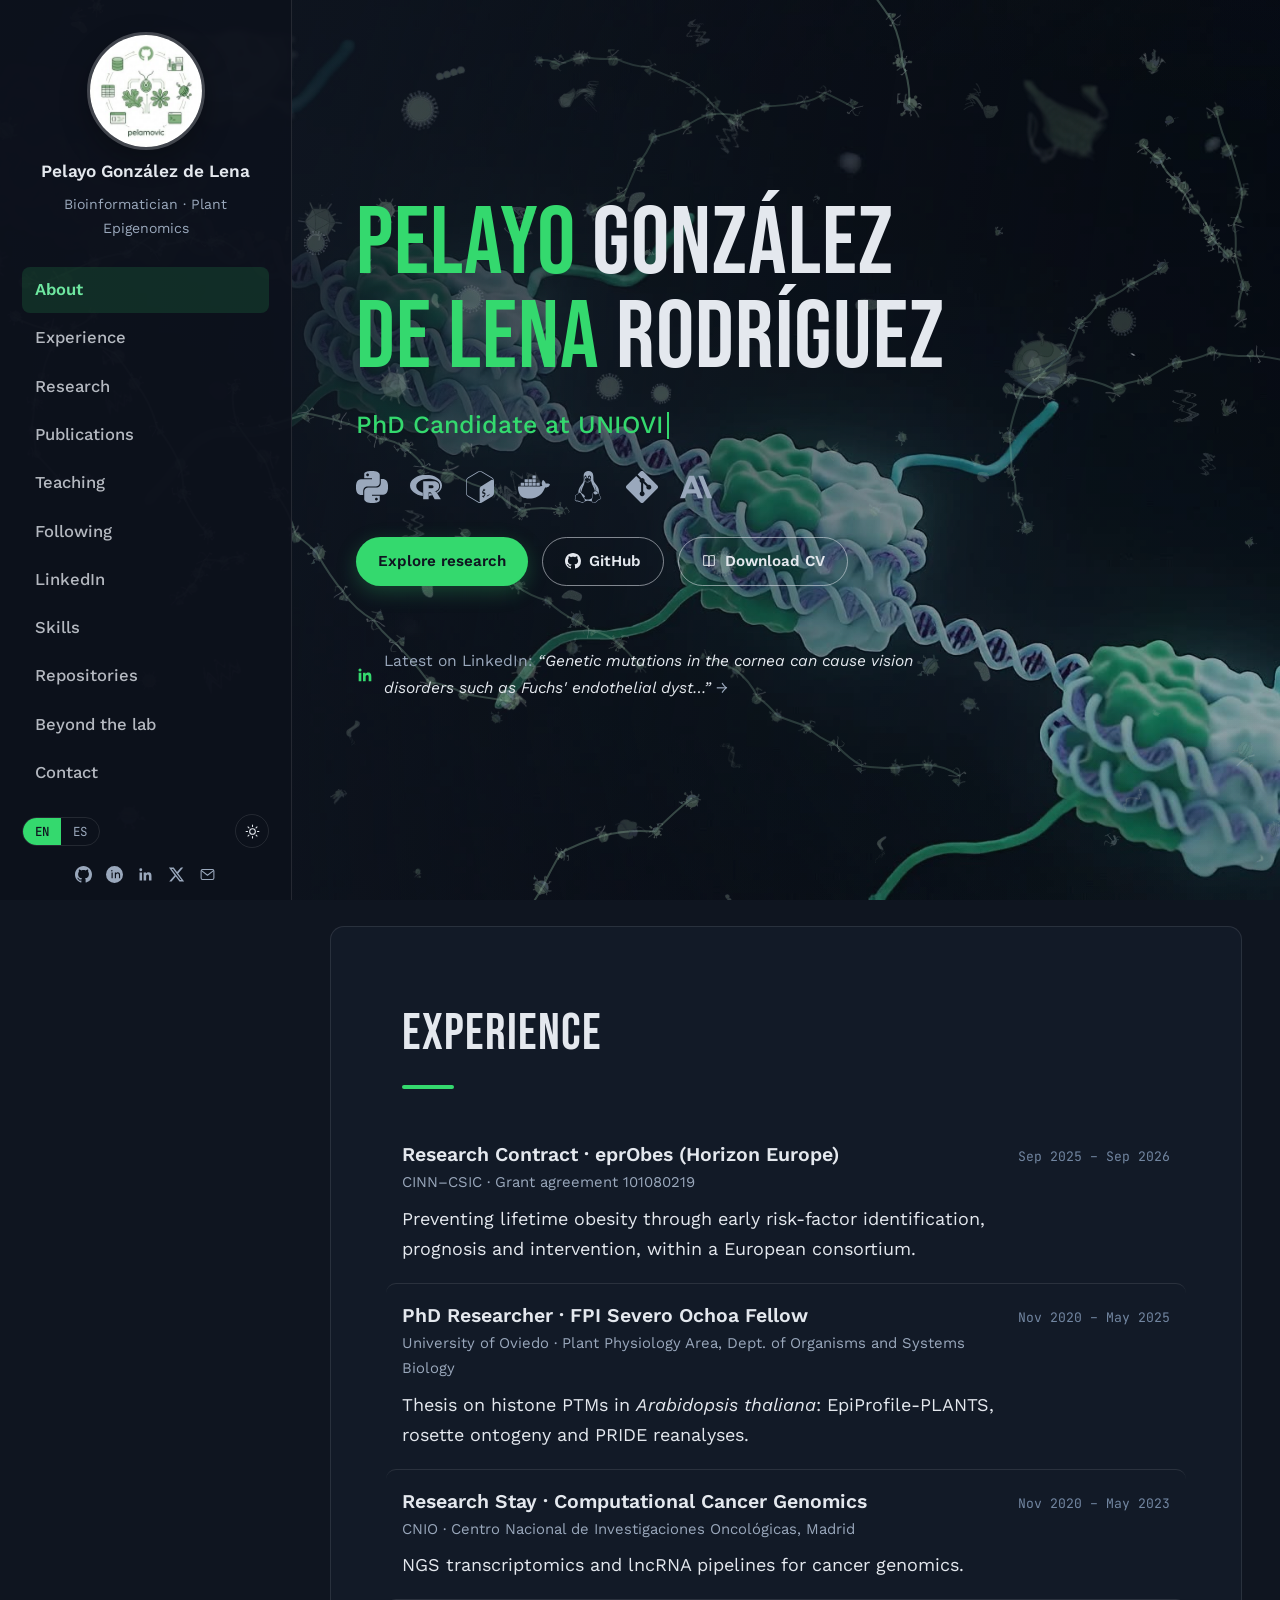
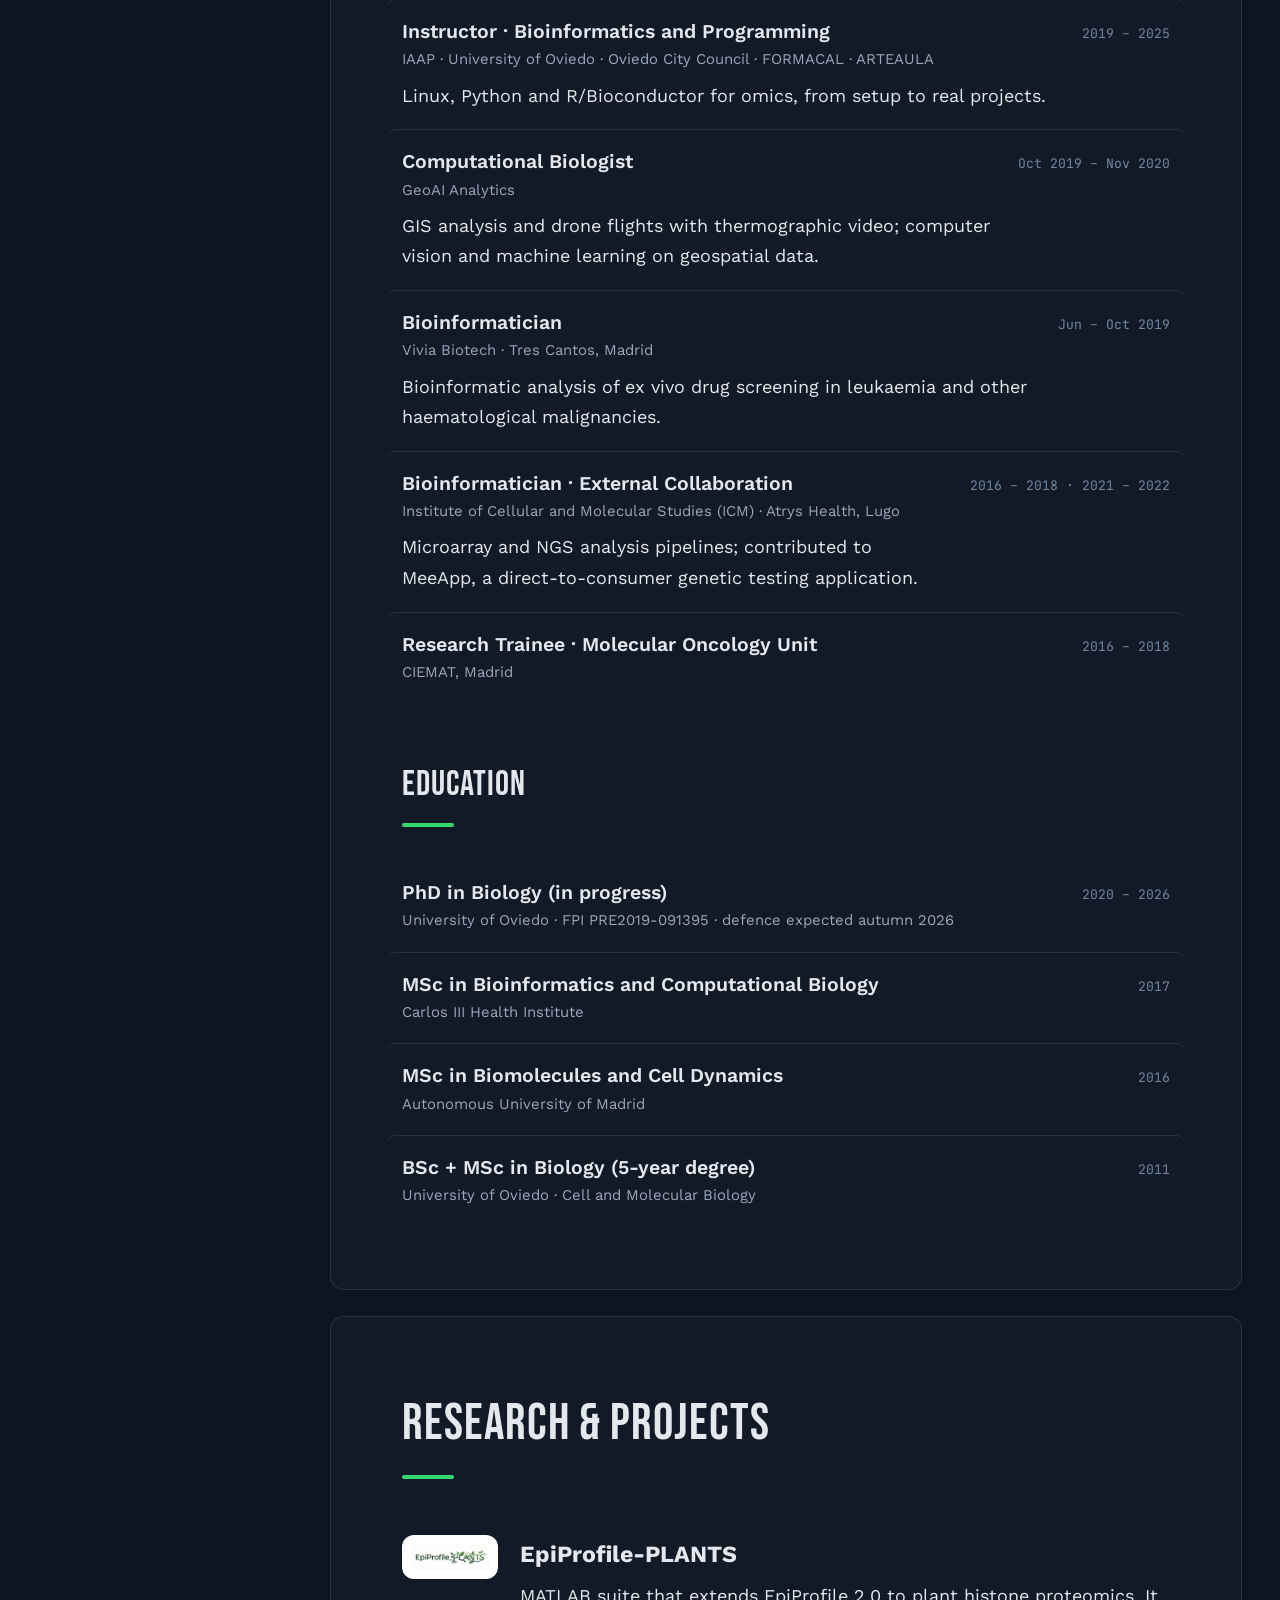
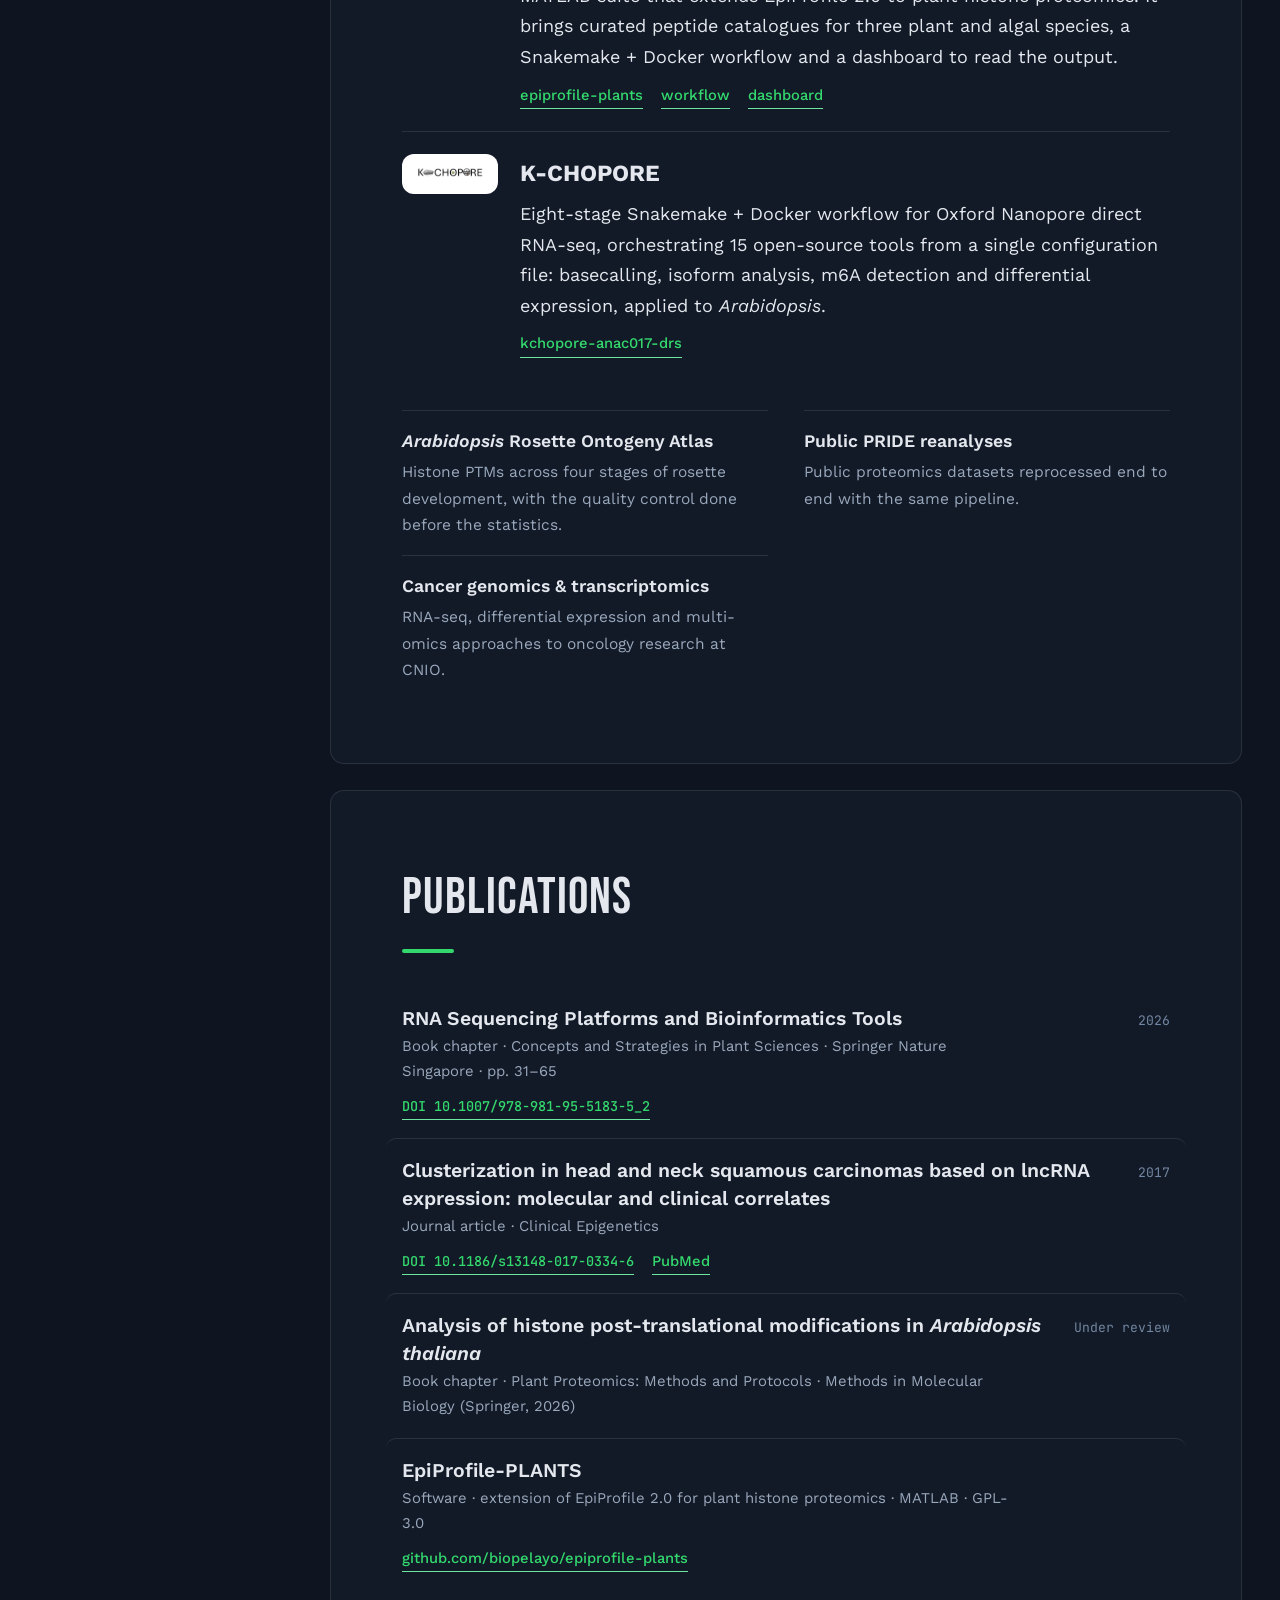
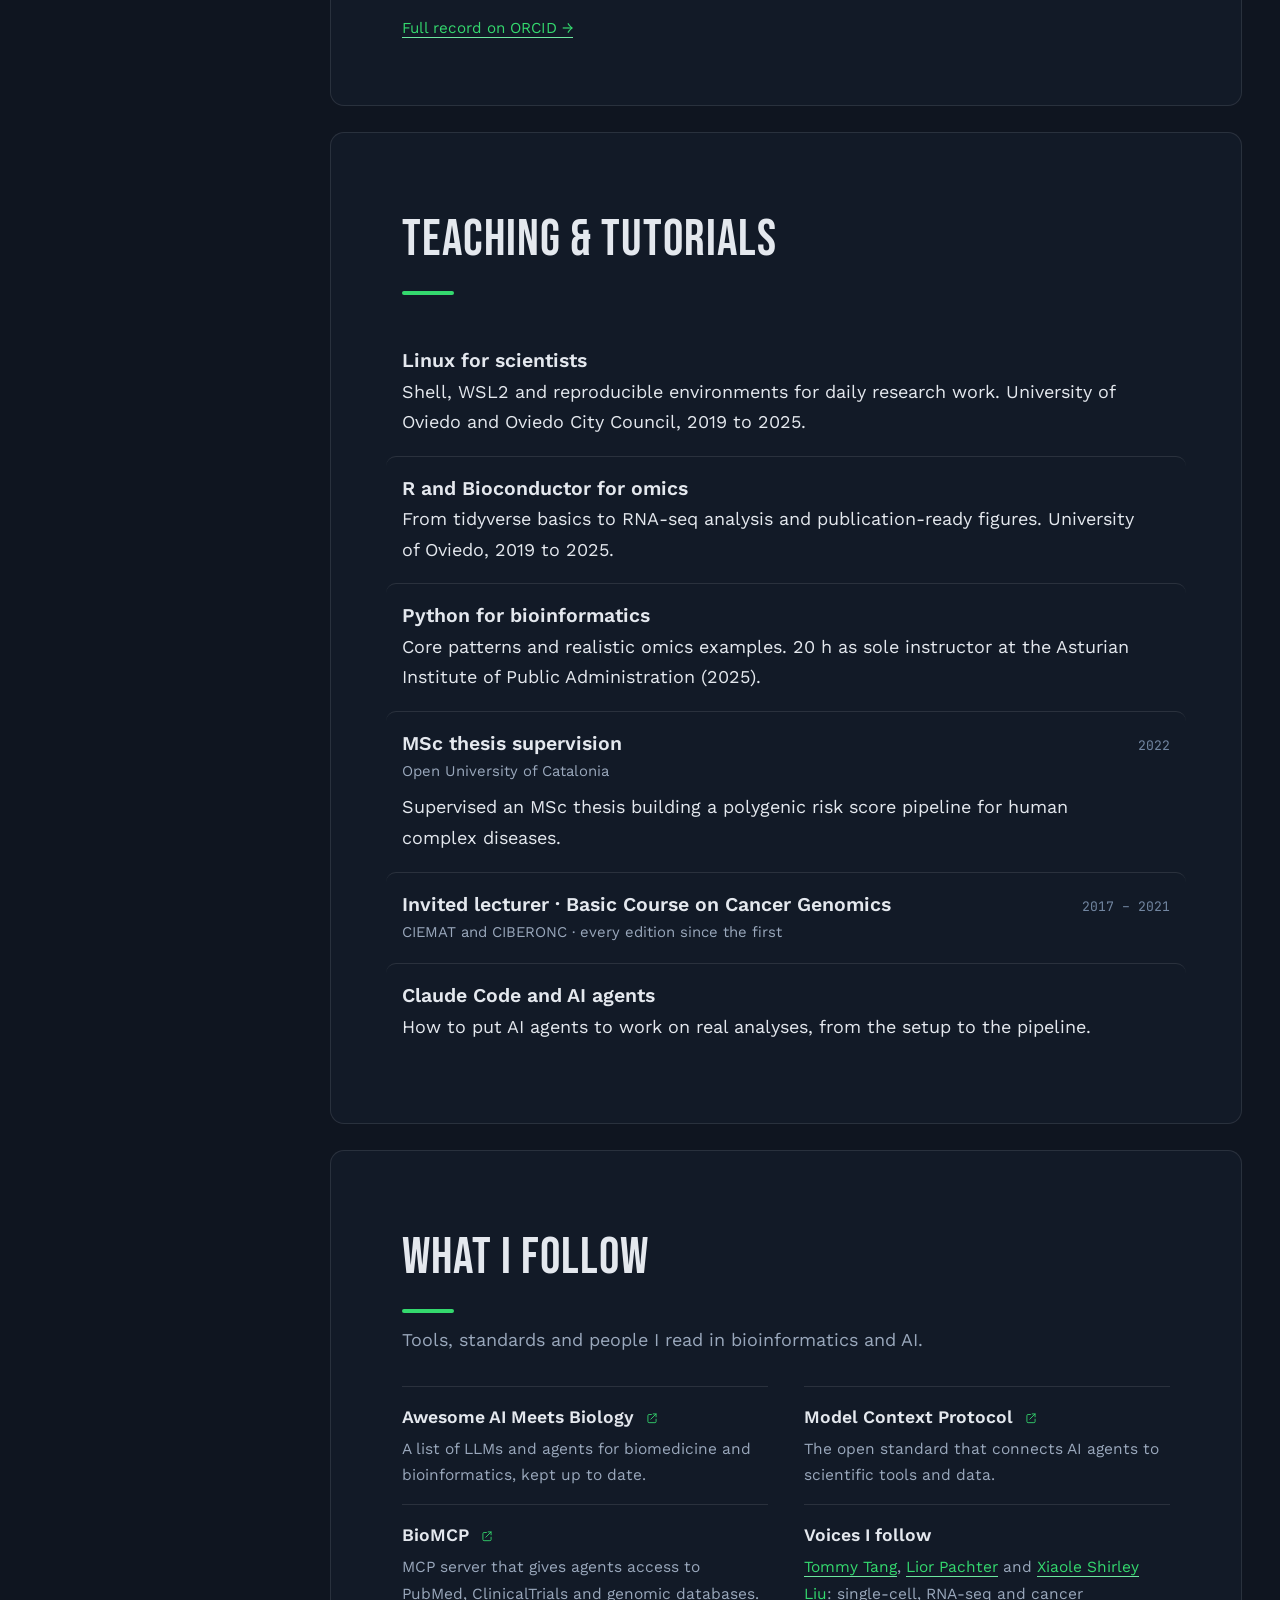
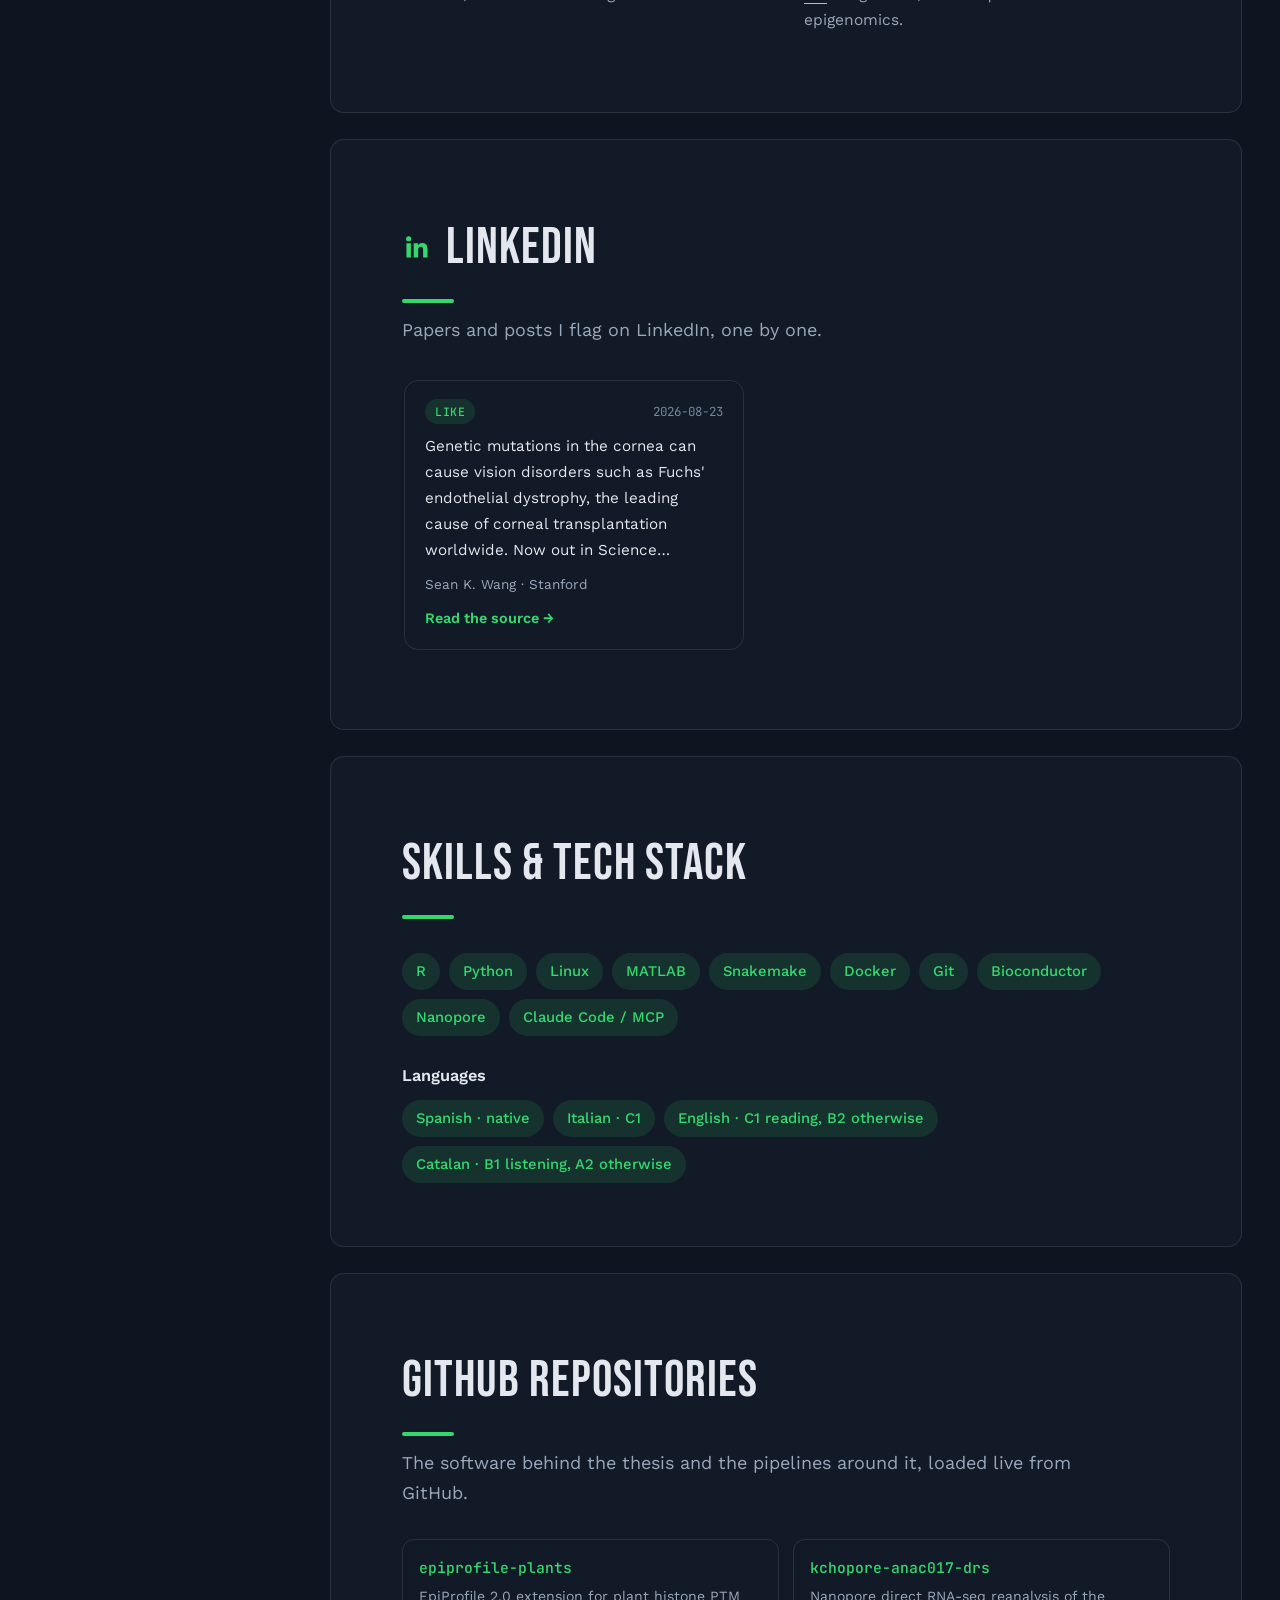
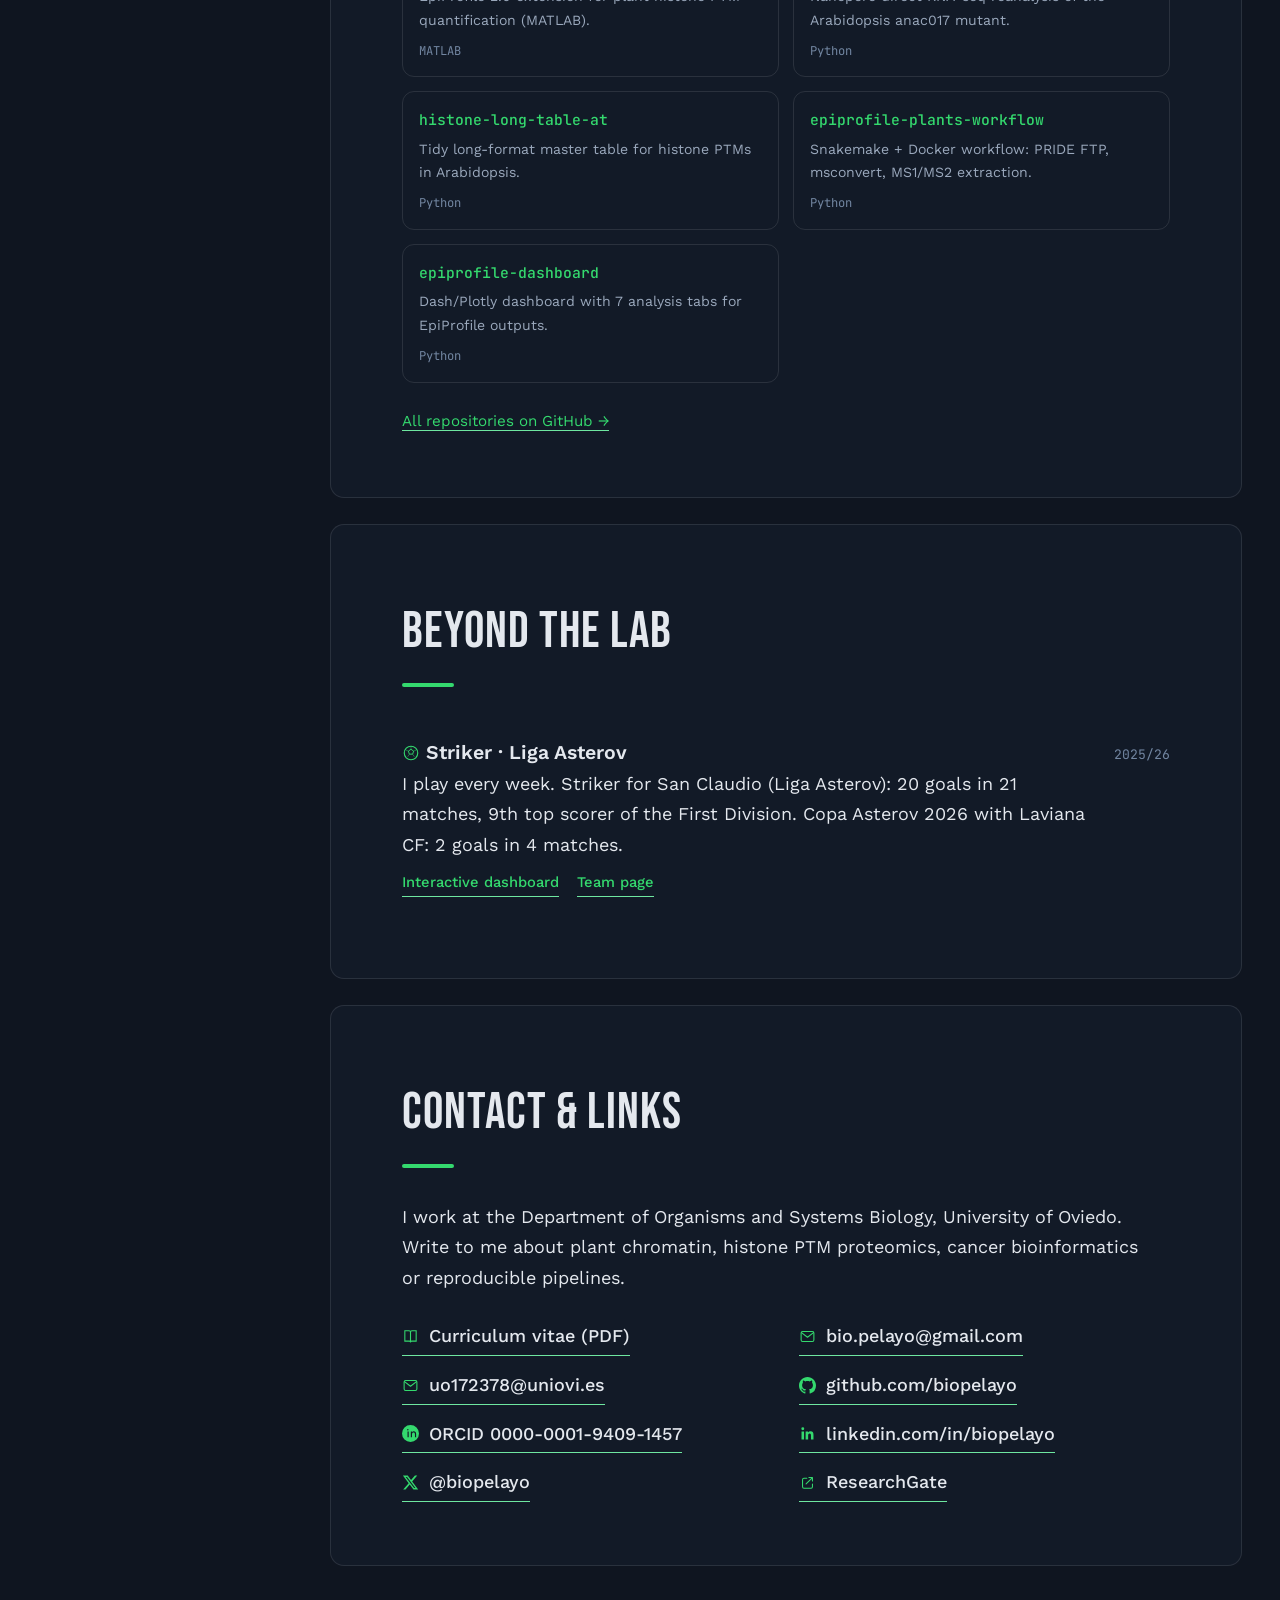
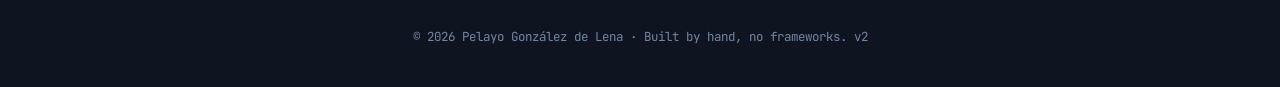
==== index.html @ dc98fb5d "Fondo: bucle de cromatina en HD bajo las piezas interactivas Un bucle de siete segundos de una fibra" ====
<!DOCTYPE html>
<html lang="en" data-theme="dark">
<head>
  <meta charset="UTF-8" />
  <title>Pelayo González de Lena – Computational Biology, Plant Epigenomics & Histone Proteomics</title>
  <meta name="viewport" content="width=device-width, initial-scale=1" />
  <meta name="author" content="Pelayo González de Lena" />
  <meta
    name="description"
    content="Personal website of Pelayo González de Lena (biopelayo). Plant epigenomics, quantitative histone PTM proteomics, cancer bioinformatics, RNA-seq, and reproducible workflows."
  />
  <link rel="canonical" href="https://biopelayo.github.io/" />
  <meta name="theme-color" content="#0f1520" media="(prefers-color-scheme: dark)" />
  <meta name="theme-color" content="#2D6A4F" media="(prefers-color-scheme: light)" />
  <meta name="google-site-verification" content="dcs9Nmtgi27pmAUFXShbBetQhhrXW3NnDe37JS5B_H0" />

  <!-- OpenGraph / Twitter -->
  <meta property="og:type" content="website" />
  <meta property="og:title" content="Pelayo González de Lena – Computational Biology & Plant Epigenomics" />
  <meta property="og:description" content="Plant epigenomics, cancer bioinformatics, histone PTM proteomics, and reproducible pipelines." />
  <meta property="og:url" content="https://biopelayo.github.io/" />
  <meta name="twitter:card" content="summary_large_image" />
  <meta property="og:image" content="https://biopelayo.github.io/img/og-preview.png" />
  <meta property="og:image:width" content="1200" />
  <meta property="og:image:height" content="630" />
  <meta name="twitter:image" content="https://biopelayo.github.io/img/og-preview.png" />

  <!-- Favicons -->
  <link rel="icon" href="/favicon.ico" sizes="48x48" />
  <link rel="icon" type="image/png" sizes="32x32" href="img/favicon-32.png" />
  <link rel="icon" type="image/png" sizes="16x16" href="img/favicon-16.png" />
  <link rel="apple-touch-icon" href="img/apple-touch-icon.png" />

  <!-- JSON-LD Structured Data -->
  <script type="application/ld+json">
  {
    "@context": "https://schema.org",
    "@type": "Person",
    "name": "Pelayo González de Lena Rodríguez",
    "alternateName": "Pelamovic",
    "url": "https://biopelayo.github.io",
    "image": "https://biopelayo.github.io/img/og-preview.png",
    "jobTitle": "PhD Candidate in Computational Biology",
    "worksFor": {
      "@type": "Organization",
      "name": "University of Oviedo",
      "department": "Department of Organisms and Systems Biology"
    },
    "alumniOf": {
      "@type": "Organization",
      "name": "University of Oviedo"
    },
    "email": "mailto:bio.pelayo@gmail.com",
    "identifier": {
      "@type": "PropertyValue",
      "propertyID": "ORCID",
      "value": "https://orcid.org/0000-0001-9409-1457"
    },
    "knowsLanguage": [
      { "@type": "Language", "name": "Spanish", "alternateName": "es" },
      { "@type": "Language", "name": "English", "alternateName": "en" },
      { "@type": "Language", "name": "Italian", "alternateName": "it" }
    ],
    "knowsAbout": ["Plant Epigenomics", "Histone PTM Proteomics", "Cancer Bioinformatics", "LC-MS/MS", "Computational Biology", "Reproducible Pipelines", "AI Agents", "MCP"],
    "sameAs": [
      "https://github.com/biopelayo",
      "https://orcid.org/0000-0001-9409-1457",
      "https://www.linkedin.com/in/biopelayo/",
      "https://twitter.com/biopelayo",
      "https://www.researchgate.net/profile/Pelayo-Gonzalez-de-Lena"
    ]
  }
  </script>

  <!-- Theme + language before first paint -->
  <script>
    (function () {
      try {
        var t = localStorage.getItem('pela-theme');
        if (t === 'light' || t === 'dark') document.documentElement.setAttribute('data-theme', t);
        var l = localStorage.getItem('pela-lang');
        if (l === 'es') document.documentElement.setAttribute('lang', 'es');
      } catch (e) {}
    })();
  </script>

  <!-- Google Fonts -->
  <link rel="preconnect" href="https://fonts.googleapis.com" />
  <link rel="preconnect" href="https://fonts.gstatic.com" crossorigin />
  <link href="https://fonts.googleapis.com/css2?family=Bebas+Neue&family=Work+Sans:wght@400;500;600;700&family=JetBrains+Mono:wght@400;500&display=swap" rel="stylesheet" />

  <link rel="stylesheet" href="css/styles.css" />
</head>

<body>
  <!--
  THESIS: a scientist's CV you can scan in one minute, opened by the one thing no other
  CV has: his chromatin, alive. Refuses the v1 twelve-section scroll wall and its five
  competing neons.
  OWN-WORLD: deep-space blue ground (#0f1520); nucleosome canvas (H2A green, H2B cyan,
  H3 blue, H4 pink); ONE dominant green accent; Bebas Neue display over Work Sans;
  JetBrains Mono strictly for data. Light theme: white ground, Botanical Green #2D6A4F,
  canvas caged inside the dark hero.
  STORY: the visitor recognizes a rigorous, reproducible-pipelines scientist; finds the
  flagship tools, the papers and the contact in seconds; leaves via GitHub, DOI or mail.
  FIRST VIEWPORT: fixed side nav with portrait; giant two-line Bebas name (white / green)
  over the live canvas; typing role line; monochrome stack-icon row (CV Swiss style:
  Python, R, Bash, Docker, Linux, Git, Claude); two actions (Explore research / GitHub).
  FORM: single-page CV after driessmit.github.io; owner-pinned direction (intake
  2026-08-23); no concept seed.
  FINISH: unreviewed and undocumented is unfinished; this build ends with the finish
  review, the verdict, DESIGN.md, and every shipping raster carrying its provenance.
  -->

  <!-- SVG icon sprite -->
  <svg xmlns="http://www.w3.org/2000/svg" style="display:none" aria-hidden="true">
    <symbol id="ico-nucleosome" viewBox="0 0 24 24">
      <circle cx="12" cy="12" r="5.5" fill="none" stroke="currentColor" stroke-width="1.5"/>
      <path d="M5 10 Q12 4 19 10" fill="none" stroke="currentColor" stroke-width="1" opacity="0.6"/>
      <path d="M5 14 Q12 20 19 14" fill="none" stroke="currentColor" stroke-width="1" opacity="0.6"/>
      <line x1="8" y1="7" x2="6" y2="3.5" stroke="currentColor" stroke-width="1" stroke-linecap="round"/>
      <line x1="16" y1="7" x2="18" y2="3.5" stroke="currentColor" stroke-width="1" stroke-linecap="round"/>
      <line x1="8" y1="17" x2="6" y2="20.5" stroke="currentColor" stroke-width="1" stroke-linecap="round"/>
      <line x1="16" y1="17" x2="18" y2="20.5" stroke="currentColor" stroke-width="1" stroke-linecap="round"/>
    </symbol>
    <symbol id="ico-flask" viewBox="0 0 24 24">
      <path d="M9 3h6v0M10 3v6.5L5 19a1 1 0 001 2h12a1 1 0 001-2L14 9.5V3" fill="none" stroke="currentColor" stroke-width="1.5" stroke-linejoin="round" stroke-linecap="round"/>
      <path d="M7.5 15h9" stroke="currentColor" stroke-width="1" opacity="0.4"/>
      <line x1="9" y1="3" x2="15" y2="3" stroke="currentColor" stroke-width="1.5" stroke-linecap="round"/>
    </symbol>
    <symbol id="ico-dna" viewBox="0 0 24 24">
      <path d="M8 2 C8 8 16 10 16 16 C16 20 12 22 12 22" fill="none" stroke="currentColor" stroke-width="1.5" stroke-linecap="round"/>
      <path d="M16 2 C16 8 8 10 8 16 C8 20 12 22 12 22" fill="none" stroke="currentColor" stroke-width="1.5" stroke-linecap="round"/>
      <line x1="9" y1="6" x2="15" y2="6" stroke="currentColor" stroke-width="1" opacity="0.5"/>
      <line x1="8.5" y1="10" x2="15.5" y2="10" stroke="currentColor" stroke-width="1" opacity="0.5"/>
      <line x1="9" y1="14" x2="15" y2="14" stroke="currentColor" stroke-width="1" opacity="0.5"/>
      <line x1="10" y1="18" x2="14" y2="18" stroke="currentColor" stroke-width="1" opacity="0.5"/>
    </symbol>
    <symbol id="ico-microscope" viewBox="0 0 24 24">
      <circle cx="14" cy="6" r="2.5" fill="none" stroke="currentColor" stroke-width="1.5"/>
      <line x1="14" y1="8.5" x2="14" y2="14" stroke="currentColor" stroke-width="1.5" stroke-linecap="round"/>
      <line x1="14" y1="14" x2="8" y2="19" stroke="currentColor" stroke-width="1.5" stroke-linecap="round"/>
      <line x1="6" y1="19" x2="18" y2="19" stroke="currentColor" stroke-width="2" stroke-linecap="round"/>
      <path d="M10 14h8" stroke="currentColor" stroke-width="1.5" stroke-linecap="round" opacity="0.6"/>
    </symbol>
    <symbol id="ico-terminal" viewBox="0 0 24 24">
      <rect x="3" y="4" width="18" height="16" rx="2" fill="none" stroke="currentColor" stroke-width="1.5"/>
      <polyline points="7,9 10,12 7,15" fill="none" stroke="currentColor" stroke-width="1.5" stroke-linecap="round" stroke-linejoin="round"/>
      <line x1="13" y1="15" x2="17" y2="15" stroke="currentColor" stroke-width="1.5" stroke-linecap="round"/>
    </symbol>
    <symbol id="ico-book" viewBox="0 0 24 24">
      <path d="M4 4h6a2 2 0 012 2v14a1.5 1.5 0 00-1.5-1.5H4V4z" fill="none" stroke="currentColor" stroke-width="1.5"/>
      <path d="M20 4h-6a2 2 0 00-2 2v14a1.5 1.5 0 011.5-1.5H20V4z" fill="none" stroke="currentColor" stroke-width="1.5"/>
    </symbol>
    <symbol id="ico-git" viewBox="0 0 24 24">
      <circle cx="6" cy="6" r="2.5" fill="none" stroke="currentColor" stroke-width="1.5"/>
      <circle cx="6" cy="18" r="2.5" fill="none" stroke="currentColor" stroke-width="1.5"/>
      <circle cx="18" cy="10" r="2.5" fill="none" stroke="currentColor" stroke-width="1.5"/>
      <path d="M6 8.5v7M6 12h7a3 3 0 003-3v0" fill="none" stroke="currentColor" stroke-width="1.5" stroke-linecap="round"/>
    </symbol>
    <symbol id="ico-code" viewBox="0 0 24 24">
      <polyline points="8,7 3,12 8,17" fill="none" stroke="currentColor" stroke-width="1.5" stroke-linecap="round" stroke-linejoin="round"/>
      <polyline points="16,7 21,12 16,17" fill="none" stroke="currentColor" stroke-width="1.5" stroke-linecap="round" stroke-linejoin="round"/>
      <line x1="13.5" y1="5" x2="10.5" y2="19" stroke="currentColor" stroke-width="1.5" stroke-linecap="round"/>
    </symbol>
    <symbol id="ico-grad" viewBox="0 0 24 24">
      <path d="M2 10l10-5 10 5-10 5z" fill="none" stroke="currentColor" stroke-width="1.5" stroke-linejoin="round"/>
      <path d="M6 12v5c0 2 3 4 6 4s6-2 6-4v-5" fill="none" stroke="currentColor" stroke-width="1.5"/>
      <line x1="22" y1="10" x2="22" y2="17" stroke="currentColor" stroke-width="1.5" stroke-linecap="round"/>
    </symbol>
    <symbol id="ico-soccer" viewBox="0 0 24 24">
      <circle cx="12" cy="12" r="9" fill="none" stroke="currentColor" stroke-width="1.5"/>
      <path d="M12 7l3.5 2.5-1.3 4h-4.4L8.5 9.5z" fill="none" stroke="currentColor" stroke-width="1.2" stroke-linejoin="round"/>
      <path d="M12 3v4M8.5 9.5L5 8M15.5 9.5L19 8M10 13.5L7.5 17M14 13.5l2.5 3.5" stroke="currentColor" stroke-width="1" opacity="0.6"/>
    </symbol>
    <symbol id="ico-briefcase" viewBox="0 0 24 24">
      <rect x="3" y="8" width="18" height="12" rx="2" fill="none" stroke="currentColor" stroke-width="1.5"/>
      <path d="M9 8V6a2 2 0 012-2h2a2 2 0 012 2v2" fill="none" stroke="currentColor" stroke-width="1.5"/>
      <path d="M3 13h18" stroke="currentColor" stroke-width="1" opacity="0.5"/>
    </symbol>
    <symbol id="ico-sun" viewBox="0 0 24 24">
      <circle cx="12" cy="12" r="4" fill="none" stroke="currentColor" stroke-width="1.5"/>
      <path d="M12 3v2M12 19v2M3 12h2M19 12h2M5.6 5.6l1.4 1.4M17 17l1.4 1.4M18.4 5.6L17 7M7 17l-1.4 1.4" stroke="currentColor" stroke-width="1.5" stroke-linecap="round"/>
    </symbol>
    <symbol id="ico-moon" viewBox="0 0 24 24">
      <path d="M20 13.5A8 8 0 0110.5 4 8 8 0 1020 13.5z" fill="none" stroke="currentColor" stroke-width="1.5" stroke-linejoin="round"/>
    </symbol>
    <symbol id="ico-mail" viewBox="0 0 24 24">
      <rect x="3" y="5" width="18" height="14" rx="2" fill="none" stroke="currentColor" stroke-width="1.5"/>
      <path d="M3.5 6.5L12 13l8.5-6.5" fill="none" stroke="currentColor" stroke-width="1.5" stroke-linecap="round" stroke-linejoin="round"/>
    </symbol>
    <symbol id="ico-external" viewBox="0 0 24 24">
      <path d="M14 5h5v5M19 5l-9 9" fill="none" stroke="currentColor" stroke-width="1.5" stroke-linecap="round" stroke-linejoin="round"/>
      <path d="M19 14v4a2 2 0 01-2 2H7a2 2 0 01-2-2V8a2 2 0 012-2h4" fill="none" stroke="currentColor" stroke-width="1.5" stroke-linecap="round"/>
    </symbol>
    <symbol id="ico-github" viewBox="0 0 16 16">
      <path fill="currentColor" d="M8 0C3.58 0 0 3.58 0 8c0 3.54 2.29 6.53 5.47 7.59.4.07.55-.17.55-.38 0-.19-.01-.82-.01-1.49-2.01.37-2.53-.49-2.69-.94-.09-.23-.48-.94-.82-1.13-.28-.15-.68-.52-.01-.53.63-.01 1.08.58 1.23.82.72 1.21 1.87.87 2.33.66.07-.52.28-.87.51-1.07-1.78-.2-3.64-.89-3.64-3.95 0-.87.31-1.59.82-2.15-.08-.2-.36-1.02.08-2.12 0 0 .67-.21 2.2.82.64-.18 1.32-.27 2-.27.68 0 1.36.09 2 .27 1.53-1.04 2.2-.82 2.2-.82.44 1.1.16 1.92.08 2.12.51.56.82 1.27.82 2.15 0 3.07-1.87 3.75-3.65 3.95.29.25.54.73.54 1.48 0 1.07-.01 1.93-.01 2.2 0 .21.15.46.55.38A8.013 8.013 0 0016 8c0-4.42-3.58-8-8-8z"/>
    </symbol>
    <symbol id="ico-orcid" viewBox="0 0 16 16">
      <path fill="currentColor" d="M8 0a8 8 0 100 16A8 8 0 008 0zM6.2 4.4c0 .4-.3.7-.7.7s-.7-.3-.7-.7.3-.7.7-.7.7.3.7.7zM5.2 6h1.1v5.6H5.2V6zm3.1 0h1.1v.8c.3-.5.9-.9 1.7-.9 1.3 0 2.2.9 2.2 2.7v3h-1.1V8.8c0-1.1-.5-1.7-1.3-1.7-.8 0-1.5.6-1.5 1.8v2.7H8.3V6z"/>
    </symbol>
    <symbol id="ico-x" viewBox="0 0 24 24">
      <path fill="currentColor" d="M18.244 2.25h3.308l-7.227 8.26 8.502 11.24H16.17l-5.214-6.817L4.99 21.75H1.68l7.73-8.835L1.254 2.25H8.08l4.713 6.231zm-1.161 17.52h1.833L7.084 4.126H5.117z"/>
    </symbol>
    <symbol id="ico-youtube" viewBox="0 0 24 24">
      <rect x="2" y="5" width="20" height="14" rx="4" fill="none" stroke="currentColor" stroke-width="1.5"/>
      <path d="M10 9l5 3-5 3z" fill="currentColor"/>
    </symbol>
    <symbol id="ico-linkedin" viewBox="0 0 24 24">
      <path fill="currentColor" d="M20.45 20.45h-3.55v-5.57c0-1.33-.03-3.04-1.85-3.04-1.86 0-2.14 1.45-2.14 2.94v5.67H9.35V9h3.41v1.56h.05c.47-.9 1.63-1.85 3.36-1.85 3.6 0 4.27 2.37 4.27 5.46v6.28zM5.34 7.43a2.06 2.06 0 110-4.12 2.06 2.06 0 010 4.12zM7.12 20.45H3.56V9h3.56v11.45z"/>
    </symbol>
  </svg>

  <a class="skip-link" href="#main" data-i18n="skip">Skip to main content</a>

  <!-- Mobile top bar -->
  <input type="checkbox" id="nav-toggle" class="nav-toggle-input" aria-hidden="true" />
  <div class="topbar">
    <a href="#about" class="topbar-brand">Pelamovic</a>
    <button type="button" class="nav-toggle-label" id="nav-toggle-label" data-i18n-aria="aria.nav.toggle" aria-label="Toggle navigation" aria-expanded="false" aria-controls="sidenav">
      <span></span><span></span><span></span>
    </button>
  </div>

  <!-- Side navigation -->
  <header class="sidenav" id="sidenav">
    <a href="#about" class="sidenav-identity">
      <img class="sidenav-photo" src="img/profile.jpg" alt="" width="460" height="460" />
      <span class="sidenav-name">Pelayo González de Lena</span>
      <span class="sidenav-role" data-i18n="side.role">Bioinformatician · Plant Epigenomics</span>
    </a>
    <nav class="sidenav-links" data-i18n-aria="aria.nav.primary" aria-label="Primary navigation">
      <a href="#about" data-i18n="nav.about">About</a>
      <a href="#experience" data-i18n="nav.experience">Experience</a>
      <a href="#research" data-i18n="nav.research">Research</a>
      <a href="#publications" data-i18n="nav.publications">Publications</a>
      <a href="#teaching" data-i18n="nav.teaching">Teaching</a>
      <a href="#media" data-i18n="nav.media">Following</a>
      <a href="#linkedin" data-i18n="nav.linkedin" id="nav-linkedin" hidden>LinkedIn</a>
      <a href="#skills" data-i18n="nav.skills">Skills</a>
      <a href="#repos" data-i18n="nav.repos">Repositories</a>
      <a href="#beyond" data-i18n="nav.beyond">Beyond the lab</a>
      <a href="#contact" data-i18n="nav.contact">Contact</a>
    </nav>
    <div class="sidenav-controls">
      <div class="lang-switch" role="group" data-i18n-aria="aria.lang" aria-label="Language">
        <button type="button" class="lang-btn" data-lang="en" aria-pressed="true">EN</button>
        <button type="button" class="lang-btn" data-lang="es" aria-pressed="false">ES</button>
      </div>
      <button type="button" class="theme-btn" id="theme-btn" aria-label="Switch to light theme">
        <svg class="theme-ico theme-ico--sun" aria-hidden="true"><use href="#ico-sun"/></svg>
        <svg class="theme-ico theme-ico--moon" aria-hidden="true"><use href="#ico-moon"/></svg>
      </button>
    </div>
    <div class="sidenav-social">
      <a href="https://github.com/biopelayo" target="_blank" rel="noopener noreferrer" aria-label="GitHub" title="GitHub"><svg aria-hidden="true"><use href="#ico-github"/></svg></a>
      <a href="https://orcid.org/0000-0001-9409-1457" target="_blank" rel="noopener noreferrer" aria-label="ORCID" title="ORCID"><svg aria-hidden="true"><use href="#ico-orcid"/></svg></a>
      <a href="https://www.linkedin.com/in/biopelayo/" target="_blank" rel="noopener noreferrer" aria-label="LinkedIn" title="LinkedIn"><svg aria-hidden="true"><use href="#ico-linkedin"/></svg></a>
      <a href="https://twitter.com/biopelayo" target="_blank" rel="noopener noreferrer" aria-label="Twitter / X" title="Twitter / X"><svg aria-hidden="true"><use href="#ico-x"/></svg></a>
      <a href="mailto:bio.pelayo@gmail.com" data-i18n-aria="aria.email" aria-label="Email" title="Email"><svg aria-hidden="true"><use href="#ico-mail"/></svg></a>
    </div>
  </header>

  <main id="main">
    <!-- About / hero -->
    <section id="about" class="hero">
      <video id="cell-video" aria-hidden="true" muted loop playsinline
             preload="none" poster="video/cell-poster.jpg"></video>
      <div id="cell-scrim" aria-hidden="true"></div>
      <canvas id="nucleosome-canvas" aria-hidden="true"></canvas>
      <div class="hero-inner">
        <h1 class="hero-name"><span class="hero-name-b">Pelayo</span> <span class="hero-name-a">González</span><br /><span class="hero-name-b">de Lena</span> <span class="hero-name-a">Rodríguez</span></h1>
        <p class="hero-typing"><span class="visually-hidden" data-i18n="hero.roles">PhD candidate, computational biologist, plant epigenomics researcher</span>
          <span class="typing-text" id="typing-target" aria-hidden="true"></span><span class="typing-cursor" aria-hidden="true"></span>
        </p>
        <div class="hero-stack">
          <span class="stack-ico stack-ico--python" role="img" aria-label="Python" title="Python"></span>
          <span class="stack-ico stack-ico--r" role="img" aria-label="R" title="R"></span>
          <span class="stack-ico stack-ico--bash" role="img" aria-label="Bash" title="Bash"></span>
          <span class="stack-ico stack-ico--docker" role="img" aria-label="Docker" title="Docker"></span>
          <span class="stack-ico stack-ico--linux" role="img" aria-label="Linux" title="Linux"></span>
          <span class="stack-ico stack-ico--git" role="img" aria-label="Git" title="Git"></span>
          <span class="stack-ico stack-ico--claude" role="img" aria-label="Claude / Anthropic" title="Claude / Anthropic"></span>
        </div>
        <div class="hero-actions">
          <a class="btn btn-solid" href="#research" data-i18n="hero.cta1">Explore research</a>
          <a class="btn btn-line" href="https://github.com/biopelayo" target="_blank" rel="noopener noreferrer">
            <svg class="btn-ico" aria-hidden="true"><use href="#ico-github"/></svg> GitHub
          </a>
          <a class="btn btn-line" href="cv/Pelayo_Gonzalez_de_Lena_CV_EN.pdf" download>
            <svg class="btn-ico" aria-hidden="true"><use href="#ico-book"/></svg> <span data-i18n="hero.cv">Download CV</span>
          </a>
        </div>
        <a class="hero-linkedin" id="hero-linkedin" href="#linkedin" hidden>
          <svg aria-hidden="true"><use href="#ico-linkedin"/></svg>
          <span><span data-i18n="hero.li">Latest on LinkedIn:</span> <em id="hero-linkedin-text"></em> →</span>
        </a>
      </div>
    </section>

    <!-- Experience -->
    <section id="experience" class="section">
      <div class="section-inner">
        <h2 class="section-title" data-i18n="exp.title">Experience</h2>

        <article class="resume-item">
          <div class="resume-main">
            <h3 data-i18n="exp.eprobes.role">Research Contract · eprObes (Horizon Europe)</h3>
            <p class="resume-where" data-i18n="exp.eprobes.where">CINN&#8211;CSIC · Grant agreement 101080219</p>
            <p data-i18n="exp.eprobes.desc">Preventing lifetime obesity through early risk-factor identification, prognosis and intervention, within a European consortium.</p>
          </div>
          <span class="resume-when" data-i18n="exp.eprobes.when">Sep 2025 &#8211; Sep 2026</span>
        </article>

        <article class="resume-item">
          <div class="resume-main">
            <h3 data-i18n="exp.phd.role">PhD Researcher · FPI Severo Ochoa Fellow</h3>
            <p class="resume-where" data-i18n="exp.phd.where">University of Oviedo · Plant Physiology Area, Dept. of Organisms and Systems Biology</p>
            <p data-i18n-html="exp.phd.desc">Thesis on histone PTMs in <em>Arabidopsis thaliana</em>: EpiProfile-PLANTS, rosette ontogeny and PRIDE reanalyses.</p>
          </div>
          <span class="resume-when" data-i18n="exp.phd.when">Nov 2020 – May 2025</span>
        </article>

        <article class="resume-item">
          <div class="resume-main">
            <h3 data-i18n="exp.cnio.role">Research Stay · Computational Cancer Genomics</h3>
            <p class="resume-where" data-i18n="exp.cnio.where">CNIO · Centro Nacional de Investigaciones Oncológicas, Madrid</p>
            <p data-i18n="exp.cnio.desc">NGS transcriptomics and lncRNA pipelines for cancer genomics.</p>
          </div>
          <span class="resume-when" data-i18n="exp.cnio.when">Nov 2020 – May 2023</span>
        </article>

        <article class="resume-item">
          <div class="resume-main">
            <h3 data-i18n="exp.teach.role">Instructor · Bioinformatics and Programming</h3>
            <p class="resume-where" data-i18n="exp.teach.where">IAAP · University of Oviedo · Oviedo City Council · FORMACAL · ARTEAULA</p>
            <p data-i18n="exp.teach.desc">Linux, Python and R/Bioconductor for omics, from setup to real projects.</p>
          </div>
          <span class="resume-when">2019 – 2025</span>
        </article>

        <article class="resume-item">
          <div class="resume-main">
            <h3 data-i18n="exp.geoai.role">Computational Biologist</h3>
            <p class="resume-where">GeoAI Analytics</p>
            <p data-i18n="exp.geoai.desc">GIS analysis and drone flights with thermographic video; computer vision and machine learning on geospatial data.</p>
          </div>
          <span class="resume-when" data-i18n="exp.geoai.when">Oct 2019 – Nov 2020</span>
        </article>

        <article class="resume-item">
          <div class="resume-main">
            <h3 data-i18n="exp.vivia.role">Bioinformatician</h3>
            <p class="resume-where">Vivia Biotech · Tres Cantos, Madrid</p>
            <p data-i18n="exp.vivia.desc">Bioinformatic analysis of ex vivo drug screening in leukaemia and other haematological malignancies.</p>
          </div>
          <span class="resume-when" data-i18n="exp.vivia.when">Jun – Oct 2019</span>
        </article>

        <article class="resume-item">
          <div class="resume-main">
            <h3 data-i18n="exp.icm.role">Bioinformatician · External Collaboration</h3>
            <p class="resume-where" data-i18n="exp.icm.where">Institute of Cellular and Molecular Studies (ICM) · Atrys Health, Lugo</p>
            <p data-i18n="exp.icm.desc">Microarray and NGS analysis pipelines; contributed to MeeApp, a direct-to-consumer genetic testing application.</p>
          </div>
          <span class="resume-when">2016 – 2018 · 2021 – 2022</span>
        </article>

        <article class="resume-item">
          <div class="resume-main">
            <h3 data-i18n="exp.ciemat.role">Research Trainee · Molecular Oncology Unit</h3>
            <p class="resume-where">CIEMAT, Madrid</p>
          </div>
          <span class="resume-when">2016 – 2018</span>
        </article>

        <h2 class="section-title section-title--sub" id="education" data-i18n="edu.title">Education</h2>
        <article class="resume-item">
          <div class="resume-main">
            <h3 data-i18n="edu.phd.deg">PhD in Biology (in progress)</h3>
            <p class="resume-where" data-i18n="edu.phd.where">University of Oviedo · FPI PRE2019-091395 · defence expected autumn 2026</p>
          </div>
          <span class="resume-when">2020 – 2026</span>
        </article>
        <article class="resume-item">
          <div class="resume-main">
            <h3 data-i18n="edu.m1.deg">MSc in Bioinformatics and Computational Biology</h3>
            <p class="resume-where" data-i18n="edu.m1.where">Carlos III Health Institute</p>
          </div>
          <span class="resume-when">2017</span>
        </article>
        <article class="resume-item">
          <div class="resume-main">
            <h3 data-i18n="edu.m2.deg">MSc in Biomolecules and Cell Dynamics</h3>
            <p class="resume-where" data-i18n="edu.m2.where">Autonomous University of Madrid</p>
          </div>
          <span class="resume-when">2016</span>
        </article>
        <article class="resume-item">
          <div class="resume-main">
            <h3 data-i18n="edu.bsc.deg">BSc + MSc in Biology (5-year degree)</h3>
            <p class="resume-where" data-i18n="edu.bsc.where">University of Oviedo · Cell and Molecular Biology</p>
          </div>
          <span class="resume-when">2011</span>
        </article>
      </div>
    </section>

    <!-- Research -->
    <section id="research" class="section">
      <div class="section-inner">
        <h2 class="section-title" data-i18n="research.title">Research &amp; Projects</h2>

        <article class="flagship">
          <img class="flagship-logo" src="img/thumbs/epiprofile_logo.png" alt="EpiProfile-PLANTS logo" loading="lazy" />
          <div class="flagship-body">
            <h3>EpiProfile-PLANTS</h3>
            <p data-i18n="research.epi.desc">
              MATLAB suite that extends EpiProfile 2.0 to plant histone proteomics. It brings
              curated peptide catalogues for three plant and algal species, a Snakemake + Docker
              workflow and a dashboard to read the output.
            </p>
            <p class="link-row">
              <a href="https://github.com/biopelayo/epiprofile-plants" target="_blank" rel="noopener noreferrer">epiprofile-plants</a>
              <a href="https://github.com/biopelayo/epiprofile-plants-workflow" target="_blank" rel="noopener noreferrer">workflow</a>
              <a href="https://github.com/biopelayo/epiprofile-dashboard" target="_blank" rel="noopener noreferrer">dashboard</a>
            </p>
          </div>
        </article>

        <article class="flagship">
          <img class="flagship-logo" src="img/thumbs/kchopore_logo.png" alt="K-CHOPORE logo" loading="lazy" />
          <div class="flagship-body">
            <h3>K-CHOPORE</h3>
            <p data-i18n-html="research.kcho.desc">
              Eight-stage Snakemake + Docker workflow for Oxford Nanopore direct RNA-seq,
              orchestrating 15 open-source tools from a single configuration file: basecalling,
              isoform analysis, m6A detection and differential expression, applied to
              <em>Arabidopsis</em>.
            </p>
            <p class="link-row">
              <a href="https://github.com/biopelayo/kchopore-anac017-drs" target="_blank" rel="noopener noreferrer">kchopore-anac017-drs</a>
            </p>
          </div>
        </article>

        <ul class="project-list">
          <li>
            <h3 data-i18n-html="research.p1.t"><em>Arabidopsis</em> Rosette Ontogeny Atlas</h3>
            <p data-i18n="research.p1.d">Histone PTMs across four stages of rosette development, with the quality control done before the statistics.</p>
          </li>
          <li>
            <h3 data-i18n="research.p2.t">Public PRIDE reanalyses</h3>
            <p data-i18n="research.p2.d">Public proteomics datasets reprocessed end to end with the same pipeline.</p>
          </li>
          <li>
            <h3 data-i18n="research.p4.t">Cancer genomics &amp; transcriptomics</h3>
            <p data-i18n="research.p4.d">RNA-seq, differential expression and multi-omics approaches to oncology research at CNIO.</p>
          </li>
        </ul>
      </div>
    </section>

    <!-- Publications -->
    <section id="publications" class="section">
      <div class="section-inner">
        <h2 class="section-title" data-i18n="pubs.title">Publications</h2>

        <article class="resume-item">
          <div class="resume-main">
            <h3>RNA Sequencing Platforms and Bioinformatics Tools</h3>
            <p class="resume-where" data-i18n="pubs.p1.where">Book chapter · Concepts and Strategies in Plant Sciences · Springer Nature Singapore · pp. 31&#8211;65</p>
            <p class="link-row"><a href="https://doi.org/10.1007/978-981-95-5183-5_2" target="_blank" rel="noopener noreferrer"><span class="mono">DOI 10.1007/978-981-95-5183-5_2</span></a></p>
          </div>
          <span class="resume-when">2026</span>
        </article>

        <article class="resume-item">
          <div class="resume-main">
            <h3>Clusterization in head and neck squamous carcinomas based on lncRNA expression: molecular and clinical correlates</h3>
            <p class="resume-where" data-i18n="pubs.p2.where">Journal article · Clinical Epigenetics</p>
            <p class="link-row">
              <a href="https://doi.org/10.1186/s13148-017-0334-6" target="_blank" rel="noopener noreferrer"><span class="mono">DOI 10.1186/s13148-017-0334-6</span></a>
              <a href="https://pubmed.ncbi.nlm.nih.gov/28405244/" target="_blank" rel="noopener noreferrer">PubMed</a>
            </p>
          </div>
          <span class="resume-when">2017</span>
        </article>

        <article class="resume-item">
          <div class="resume-main">
            <h3>Analysis of histone post-translational modifications in <em>Arabidopsis thaliana</em></h3>
            <p class="resume-where" data-i18n="pubs.p3.where">Book chapter · Plant Proteomics: Methods and Protocols · Methods in Molecular Biology (Springer, 2026)</p>
          </div>
          <span class="resume-when" data-i18n="pubs.p3.when">Under review</span>
        </article>

        <article class="resume-item">
          <div class="resume-main">
            <h3>EpiProfile-PLANTS</h3>
            <p class="resume-where" data-i18n="pubs.sw.where">Software · extension of EpiProfile 2.0 for plant histone proteomics · MATLAB · GPL-3.0</p>
            <p class="link-row"><a href="https://github.com/biopelayo/epiprofile-plants" target="_blank" rel="noopener noreferrer">github.com/biopelayo/epiprofile-plants</a></p>
          </div>
        </article>

        <p class="section-foot"><a href="https://orcid.org/0000-0001-9409-1457" target="_blank" rel="noopener noreferrer" data-i18n="pubs.orcid">Full record on ORCID →</a></p>
      </div>
    </section>

    <!-- Teaching -->
    <section id="teaching" class="section">
      <div class="section-inner">
        <h2 class="section-title" data-i18n="teach.title">Teaching &amp; Tutorials</h2>

        <article class="resume-item">
          <div class="resume-main">
            <h3 data-i18n="teach.t1.t">Linux for scientists</h3>
            <p data-i18n="teach.t1.d">Shell, WSL2 and reproducible environments for daily research work. University of Oviedo and Oviedo City Council, 2019 to 2025.</p>
          </div>
        </article>
        <article class="resume-item">
          <div class="resume-main">
            <h3 data-i18n="teach.t2.t">R and Bioconductor for omics</h3>
            <p data-i18n="teach.t2.d">From tidyverse basics to RNA-seq analysis and publication-ready figures. University of Oviedo, 2019 to 2025.</p>
          </div>
        </article>
        <article class="resume-item">
          <div class="resume-main">
            <h3 data-i18n="teach.t3.t">Python for bioinformatics</h3>
            <p data-i18n="teach.t3.d">Core patterns and realistic omics examples. 20 h as sole instructor at the Asturian Institute of Public Administration (2025).</p>
          </div>
        </article>
        <article class="resume-item">
          <div class="resume-main">
            <h3 data-i18n="teach.sup.t">MSc thesis supervision</h3>
            <p class="resume-where" data-i18n="teach.sup.w">Open University of Catalonia</p>
            <p data-i18n="teach.sup.d">Supervised an MSc thesis building a polygenic risk score pipeline for human complex diseases.</p>
          </div>
          <span class="resume-when">2022</span>
        </article>

        <article class="resume-item">
          <div class="resume-main">
            <h3 data-i18n="teach.inv.t">Invited lecturer · Basic Course on Cancer Genomics</h3>
            <p class="resume-where" data-i18n="teach.inv.w">CIEMAT and CIBERONC · every edition since the first</p>
          </div>
          <span class="resume-when">2017 &#8211; 2021</span>
        </article>

        <article class="resume-item">
          <div class="resume-main">
            <h3 data-i18n="teach.t5.t">Claude Code and AI agents</h3>
            <p data-i18n="teach.t5.d">How to put AI agents to work on real analyses, from the setup to the pipeline.</p>
          </div>
        </article>
      </div>
    </section>

    <!-- Media & Frontier -->
    <section id="media" class="section">
      <div class="section-inner">
        <h2 class="section-title" data-i18n="media.title">What I follow</h2>
        <p class="section-sub" data-i18n="media.sub">Tools, standards and people I read in bioinformatics and AI.</p>


        
        <ul class="project-list">
          <li>
            <h3>Awesome AI Meets Biology <a class="mini-link" href="https://github.com/biopelayo/Awesome-AI-Meets-Biology" target="_blank" rel="noopener noreferrer" aria-label="Awesome AI Meets Biology on GitHub"><svg aria-hidden="true"><use href="#ico-external"/></svg></a></h3>
            <p data-i18n="media.f1.d">A list of LLMs and agents for biomedicine and bioinformatics, kept up to date.</p>
          </li>
          <li>
            <h3>Model Context Protocol <a class="mini-link" href="https://modelcontextprotocol.io" target="_blank" rel="noopener noreferrer" aria-label="Model Context Protocol website"><svg aria-hidden="true"><use href="#ico-external"/></svg></a></h3>
            <p data-i18n="media.f2.d">The open standard that connects AI agents to scientific tools and data.</p>
          </li>
          <li>
            <h3>BioMCP <a class="mini-link" href="https://github.com/genomoncology/biomcp" target="_blank" rel="noopener noreferrer" aria-label="BioMCP on GitHub"><svg aria-hidden="true"><use href="#ico-external"/></svg></a></h3>
            <p data-i18n="media.f3.d">MCP server that gives agents access to PubMed, ClinicalTrials and genomic databases.</p>
          </li>
          <li>
            <h3 data-i18n="media.f4.t">Voices I follow</h3>
            <p data-i18n-html="media.f4.d"><a href="https://www.linkedin.com/in/tommy-tang-bioinformatics/" target="_blank" rel="noopener noreferrer">Tommy Tang</a>, <a href="https://www.linkedin.com/in/laboratory/" target="_blank" rel="noopener noreferrer">Lior Pachter</a> and <a href="https://www.linkedin.com/in/xsliu/" target="_blank" rel="noopener noreferrer">Xiaole Shirley Liu</a>: single-cell, RNA-seq and cancer epigenomics.</p>
          </li>
        </ul>
      </div>
    </section>

    <!-- LinkedIn activity (hidden until data/linkedin.json has items) -->
    <section id="linkedin" class="section" hidden>
      <div class="section-inner">
        <h2 class="section-title"><span class="section-title-row"><svg class="section-icon-li" aria-hidden="true"><use href="#ico-linkedin"/></svg>LinkedIn</span></h2>
        <p class="section-sub" data-i18n="li.sub">Papers and posts I flag on LinkedIn, one by one.</p>
        <div class="li-carousel">
          <button type="button" class="li-arrow li-arrow--prev" id="li-prev" data-i18n-aria="aria.prev" aria-label="Previous">&#8249;</button>
          <div class="li-track" id="li-track" tabindex="0" role="group" data-i18n-aria="aria.carousel" aria-label="LinkedIn activity carousel"></div>
          <button type="button" class="li-arrow li-arrow--next" id="li-next" data-i18n-aria="aria.next" aria-label="Next">&#8250;</button>
        </div>
        <p class="li-count mono" id="li-count" aria-hidden="true"></p>
      </div>
    </section>

    <!-- Skills -->
    <section id="skills" class="section">
      <div class="section-inner">
        <h2 class="section-title" data-i18n="skills.title">Skills &amp; Tech Stack</h2>
        <div class="chips-row"><span class="chip">R</span><span class="chip">Python</span><span class="chip">Linux</span><span class="chip">MATLAB</span><span class="chip">Snakemake</span><span class="chip">Docker</span><span class="chip">Git</span><span class="chip">Bioconductor</span><span class="chip">Nanopore</span><span class="chip">Claude Code / MCP</span></div>
        <h3 class="skills-sub" data-i18n="skills.langs">Languages</h3>
        <div class="chips-row">
          <span class="chip" data-i18n="skills.l1">Spanish · native</span>
          <span class="chip" data-i18n="skills.l2">Italian · C1</span>
          <span class="chip" data-i18n="skills.l3">English · C1 reading, B2 otherwise</span>
          <span class="chip" data-i18n="skills.l4">Catalan · B1 listening, A2 otherwise</span>
        </div>
      </div>
    </section>

    <!-- Repositories -->
    <section id="repos" class="section">
      <div class="section-inner">
        <h2 class="section-title" data-i18n="repos.title">GitHub Repositories</h2>
        <p class="section-sub" data-i18n="repos.sub">The software behind the thesis and the pipelines around it, loaded live from GitHub.</p>
        <div class="repos-grid" id="repos-grid" aria-live="polite" aria-busy="true">
          <p class="repos-loading" id="repos-loading" data-i18n="repos.loading">Loading repositories…</p>
          <noscript><p class="repos-loading">This list needs JavaScript. <a href="https://github.com/biopelayo?tab=repositories">See the repositories on GitHub</a>.</p></noscript>
        </div>
        <p class="section-foot"><a href="https://github.com/biopelayo?tab=repositories" target="_blank" rel="noopener noreferrer" data-i18n="repos.all">All repositories on GitHub →</a></p>
      </div>
    </section>

    <!-- Beyond the lab -->
    <section id="beyond" class="section">
      <div class="section-inner">
        <h2 class="section-title" data-i18n="beyond.title">Beyond the Lab</h2>

        <article class="resume-item">
          <div class="resume-main">
            <h3><svg class="h3-ico" aria-hidden="true"><use href="#ico-soccer"/></svg> <span data-i18n="beyond.f.t">Striker · Liga Asterov</span></h3>
            <p data-i18n="beyond.f.d">
              I play every week. Striker for San Claudio (Liga Asterov): 20 goals in
              21 matches, 9th top scorer of the First Division. Copa Asterov 2026 with Laviana CF:
              2 goals in 4 matches.
            </p>
            <p class="link-row">
              <a href="https://biopelayo.github.io/asterov-dashboard/" target="_blank" rel="noopener noreferrer" data-i18n="beyond.f.dash">Interactive dashboard</a>
              <a href="https://cdasterov.es/es/team/15612878" target="_blank" rel="noopener noreferrer" data-i18n="beyond.f.team">Team page</a>
            </p>
          </div>
          <span class="resume-when">2025/26</span>
        </article>

      </div>
    </section>

    <!-- Contact -->
    <section id="contact" class="section">
      <div class="section-inner">
        <h2 class="section-title" data-i18n="contact.title">Contact &amp; Links</h2>
        <p data-i18n="contact.blurb">
          I work at the Department of Organisms and Systems Biology, University of Oviedo. Write to me
          about plant chromatin, histone PTM proteomics, cancer bioinformatics or reproducible
          pipelines.
        </p>
        <ul class="contact-list">
          <li><a href="cv/Pelayo_Gonzalez_de_Lena_CV_EN.pdf" download><svg aria-hidden="true"><use href="#ico-book"/></svg> <span data-i18n="contact.cv">Curriculum vitae (PDF)</span></a></li>
          <li><a href="mailto:bio.pelayo@gmail.com"><svg aria-hidden="true"><use href="#ico-mail"/></svg> bio.pelayo@gmail.com</a></li>
          <li><a href="mailto:uo172378@uniovi.es"><svg aria-hidden="true"><use href="#ico-mail"/></svg> uo172378@uniovi.es</a></li>
          <li><a href="https://github.com/biopelayo" target="_blank" rel="noopener noreferrer"><svg aria-hidden="true"><use href="#ico-github"/></svg> github.com/biopelayo</a></li>
          <li><a href="https://orcid.org/0000-0001-9409-1457" target="_blank" rel="noopener noreferrer"><svg aria-hidden="true"><use href="#ico-orcid"/></svg> ORCID 0000-0001-9409-1457</a></li>
          <li><a href="https://www.linkedin.com/in/biopelayo/" target="_blank" rel="noopener noreferrer"><svg aria-hidden="true"><use href="#ico-linkedin"/></svg> linkedin.com/in/biopelayo</a></li>
          <li><a href="https://twitter.com/biopelayo" target="_blank" rel="noopener noreferrer"><svg aria-hidden="true"><use href="#ico-x"/></svg> @biopelayo</a></li>
          <li><a href="https://www.researchgate.net/profile/Pelayo-Gonzalez-de-Lena" target="_blank" rel="noopener noreferrer"><svg aria-hidden="true"><use href="#ico-external"/></svg> ResearchGate</a></li>
        </ul>
      </div>
    </section>

  </main>

    <footer class="footer">
      <p>&copy; <span id="year">2026</span> Pelayo González de Lena · <span data-i18n="footer.line">Built by hand, no frameworks. v2</span></p>
    </footer>

  <script src="js/chromatin-bg.js" defer></script>
  <script src="js/cell-video.js" defer></script>
  <script src="js/i18n-es.js" defer></script>
  <script src="js/main.js" defer></script>
  <script data-goatcounter="https://pelamovic.goatcounter.com/count" async src="https://gc.zgo.at/count.js"></script>
</body>
</html>
---- css/styles.css ----
/* ============================================================
   biopelayo.github.io — v2 lite
   Dual theme: dark (default, nucleosome canvas full-page)
   and light (Pelamovic visual system, canvas caged in hero).
   Layout: fixed side nav + flat CV sections (single page).
   ============================================================ */

/* 1. TOKENS ------------------------------------------------- */
:root {
  --bg: #0f1520;
  --surface: rgba(19, 27, 41, 0.86);
  --surface-solid: #151d2b;
  --text: #e4e8ee;
  --muted: #9aa8bc;
  --dim: #7286a1;
  --accent: #34d96e;
  --accent-strong: #6ee7a0;
  --accent-soft: rgba(52, 217, 110, 0.12);
  --accent-contrast: #0f1520;   /* text on accent-filled controls */
  --line: rgba(255, 255, 255, 0.10);
  --sidenav-bg: rgba(13, 18, 28, 0.94);
  --sidenav-text: #e4e8ee;
  --sidenav-muted: #9aa8bc;
  --sidenav-link: rgba(228, 232, 238, 0.78);
  --sidenav-link-active-bg: rgba(52, 217, 110, 0.14);
  --sidenav-link-active: #6ee7a0;
  --hero-text: #e4e8ee;
  --hero-muted: #9aa8bc;
  --logo-plate: #ffffff;
  --font-display: 'Bebas Neue', 'Oswald', sans-serif;
  --font-body: 'Work Sans', system-ui, sans-serif;
  --font-mono: 'JetBrains Mono', 'Cascadia Code', monospace;
  --sidenav-w: 292px;
  --sidenav-bg-mobile: #0d121c;
  --radius: 14px;
  --ease-out: cubic-bezier(0.16, 1, 0.3, 1);
}

[data-theme="light"] {
  --bg: #F2F6F3;
  --bg-alt: #E7F0EA;
  --surface: #ffffff;
  --surface-solid: #ffffff;
  --text: #26302B;
  --muted: #4E5B54;
  --dim: #5C6B63;
  --accent: #2D6A4F;
  --accent-strong: #1E7A52;
  --accent-soft: rgba(45, 106, 79, 0.13);
  --accent-contrast: #ffffff;
  --line: #D3E2D8;
  --sidenav-bg: linear-gradient(180deg, #2f7154 0%, #2D6A4F 55%, #1B4332 100%);
  --sidenav-bg-mobile: linear-gradient(180deg, #2f7154 0%, #2D6A4F 55%, #1B4332 100%);
  --sidenav-text: #ffffff;
  --sidenav-muted: rgba(255, 255, 255, 0.9);
  --sidenav-link: rgba(255, 255, 255, 0.82);
  --sidenav-link-active-bg: rgba(255, 255, 255, 0.16);
  --sidenav-link-active: #ffffff;
  --hero-text: #e4e8ee;
  --hero-muted: #b7c2d2;
  --logo-plate: #ffffff;
}

/* 2. RESET & BASE ------------------------------------------- */
*, *::before, *::after { box-sizing: border-box; margin: 0; padding: 0; }

html {
  scroll-behavior: smooth;
  scroll-padding-top: 24px;
}

body {
  background: var(--bg);
  color: var(--text);
  font-family: var(--font-body);
  font-size: 18px;
  line-height: 1.7;
  -webkit-font-smoothing: antialiased;
  overflow-x: hidden;
  caret-color: var(--accent);
}

a { color: var(--accent); text-decoration: none; }
ul, ol { list-style: none; }
img { max-width: 100%; display: block; }
em { font-style: italic; }

::selection { background: var(--accent); color: var(--accent-contrast); }

:focus-visible {
  outline: 2px solid var(--accent-strong);
  outline-offset: 2px;
  border-radius: 4px;
}
/* Sobre el verde de la nav clara el anillo verde no se ve: anillo doble */
[data-theme="light"] .sidenav :focus-visible,
[data-theme="light"] .topbar :focus-visible {
  outline: 2px solid #ffffff;
  box-shadow: 0 0 0 4px #1B4332;
}

/* Themed scrollbar — the parts we did not draw still carry the design */
html { scrollbar-width: thin; scrollbar-color: var(--dim) transparent; }
::-webkit-scrollbar { width: 10px; }
::-webkit-scrollbar-track { background: transparent; }
::-webkit-scrollbar-thumb { background: var(--dim); border-radius: 5px; }
::-webkit-scrollbar-thumb:hover { background: var(--accent); }

.skip-link {
  position: absolute;
  left: -9999px;
  top: 0;
  z-index: 300;
  padding: 10px 16px;
  background: var(--accent);
  color: var(--accent-contrast);
  border-radius: 0 0 8px 0;
  font-weight: 600;
}
.skip-link:focus { left: 0; }

.visually-hidden {
  position: absolute;
  width: 1px; height: 1px;
  margin: -1px; padding: 0;
  overflow: hidden;
  clip: rect(0 0 0 0);
  clip-path: inset(50%);
  white-space: nowrap;
  border: 0;
}

/* In-content links: animated underline */
p a, .link-row a, .section-foot a, .contact-list a {
  background-image: linear-gradient(var(--accent-strong), var(--accent-strong));
  background-size: 100% 1px;
  background-repeat: no-repeat;
  background-position: left bottom;
  transition: background-size 0.25s var(--ease-out), color 0.2s;
  padding-bottom: 1px;
}
p a:hover, .link-row a:hover, .section-foot a:hover, .contact-list a:hover {
  background-size: 100% 2px;
  background-image: linear-gradient(var(--accent-strong), var(--accent-strong));
  color: var(--accent-strong);
}

.mono { font-family: var(--font-mono); font-size: 0.92em; }

/* 3. NUCLEOSOME CANVAS -------------------------------------- */
/* Dark: fixed behind the whole page. Light: absolute, caged inside the dark hero. */
#cell-video,
#cell-scrim,
#nucleosome-canvas {
  position: fixed;
  top: 0;
  left: 0;
  width: 100%;
  height: 100vh;
  z-index: 0;
  pointer-events: none;
}
/* El video es la capa de fondo; las piezas que responden al raton van encima,
   asi que se atenua para no competir con ellas ni con el texto. */
#cell-video {
  object-fit: cover;
  opacity: 0.62;
  transition: opacity 0.8s ease;
}
#cell-video.is-off { opacity: 0; }

/* Oscurece la banda del texto y cierra los bordes, sin tocar el centro derecha. */
#cell-scrim {
  background:
    linear-gradient(100deg,
      rgba(15, 21, 32, 0.94) 0%,
      rgba(15, 21, 32, 0.80) 26%,
      rgba(15, 21, 32, 0.34) 55%,
      rgba(15, 21, 32, 0.05) 82%,
      rgba(15, 21, 32, 0) 100%),
    radial-gradient(130% 100% at 72% 46%,
      rgba(15, 21, 32, 0) 38%,
      rgba(15, 21, 32, 0.46) 100%);
}
@media (max-width: 900px) {
  #cell-scrim {
    background:
      linear-gradient(180deg,
        rgba(15, 21, 32, 0.90) 0%,
        rgba(15, 21, 32, 0.62) 30%,
        rgba(15, 21, 32, 0.48) 62%,
        rgba(15, 21, 32, 0.72) 100%);
  }
}
[data-theme="light"] #cell-video,
[data-theme="light"] #cell-scrim,
[data-theme="light"] #nucleosome-canvas {
  position: absolute;
  height: 100%;
}
/* En claro el hero conserva su degradado oscuro, pero el video molesta al
   resto de la pagina: se queda dentro del hero y mas apagado. */
[data-theme="light"] #cell-video { opacity: 0.34; }

@media (prefers-reduced-motion: reduce) {
  /* Sin movimiento queda el poster, que es un fotograma del propio bucle. */
  #cell-video { opacity: 0.34; }
}

/* 4. MOBILE TOP BAR ----------------------------------------- */
.nav-toggle-input { display: none; }

.topbar {
  display: none;
  position: fixed;
  top: 0;
  left: 0;
  right: 0;
  z-index: 120;
  align-items: center;
  justify-content: space-between;
  padding: 12px 18px;
  background: var(--sidenav-bg);
  border-bottom: 1px solid var(--line);
}
.topbar-brand {
  font-family: var(--font-display);
  font-size: 1.5rem;
  letter-spacing: 1px;
  color: var(--sidenav-text);
}
.nav-toggle-label {
  background: none;
  border: none;
  display: flex;
  flex-direction: column;
  gap: 5px;
  cursor: pointer;
  padding: 6px;
}
.nav-toggle-label span {
  width: 24px;
  height: 2px;
  background: var(--sidenav-text);
  border-radius: 2px;
  transition: transform 0.25s var(--ease-out), opacity 0.2s;
}
#nav-toggle:checked ~ .topbar .nav-toggle-label span:nth-child(1) { transform: translateY(7px) rotate(45deg); }
#nav-toggle:checked ~ .topbar .nav-toggle-label span:nth-child(2) { opacity: 0; }
#nav-toggle:checked ~ .topbar .nav-toggle-label span:nth-child(3) { transform: translateY(-7px) rotate(-45deg); }

/* 5. SIDE NAV ----------------------------------------------- */
.sidenav {
  position: fixed;
  top: 0;
  left: 0;
  bottom: 0;
  width: var(--sidenav-w);
  z-index: 100;
  display: flex;
  flex-direction: column;
  padding: 32px 22px 24px;
  background: var(--sidenav-bg);
  color: var(--sidenav-text);
  border-right: 1px solid var(--line);
  overflow-y: auto;
}

.sidenav-identity {
  display: flex;
  flex-direction: column;
  align-items: center;
  text-align: center;
  gap: 10px;
  color: var(--sidenav-text);
  margin-bottom: 26px;
}
.sidenav-photo {
  width: 118px;
  height: 118px;
  border-radius: 50%;
  object-fit: cover;
  border: 3px solid rgba(255, 255, 255, 0.22);
  box-shadow: 0 10px 28px rgba(0, 0, 0, 0.28);
  transition: transform 0.3s var(--ease-out);
}
.sidenav-identity:hover .sidenav-photo { transform: scale(1.04); }
.sidenav-name {
  font-weight: 600;
  font-size: 1.08rem;
  line-height: 1.35;
}
.sidenav-role {
  font-size: 0.88rem;
  color: var(--sidenav-muted);
}

.sidenav-links {
  display: flex;
  flex-direction: column;
  gap: 2px;
  margin-bottom: auto;
}
.sidenav-links a {
  color: var(--sidenav-link);
  font-weight: 500;
  font-size: 1.04rem;
  padding: 9px 13px;
  border-radius: 8px;
  transition: background-color 0.2s, color 0.2s;
}
.sidenav-links a:hover { color: var(--sidenav-link-active); background: var(--sidenav-link-active-bg); }
.sidenav-links a.active {
  color: var(--sidenav-link-active);
  background: var(--sidenav-link-active-bg);
  font-weight: 600;
}

.sidenav-controls {
  display: flex;
  align-items: center;
  justify-content: space-between;
  gap: 10px;
  margin: 18px 0 14px;
}
.lang-switch {
  display: flex;
  border: 1px solid var(--line);
  border-radius: 999px;
  overflow: hidden;
}
.lang-btn {
  font-family: var(--font-mono);
  font-size: 0.78rem;
  padding: 5px 12px;
  background: transparent;
  color: var(--sidenav-muted);
  border: none;
  cursor: pointer;
  transition: background-color 0.2s, color 0.2s;
}
.lang-btn[aria-pressed="true"] {
  background: var(--accent);
  color: var(--accent-contrast);
  font-weight: 500;
}
[data-theme="light"] .lang-btn[aria-pressed="true"] { background: rgba(255, 255, 255, 0.9); color: #1B4332; }
.lang-btn:not([aria-pressed="true"]):hover { color: var(--sidenav-link-active); }

.theme-btn {
  display: grid;
  place-items: center;
  width: 34px;
  height: 34px;
  border-radius: 50%;
  border: 1px solid var(--line);
  background: transparent;
  color: var(--sidenav-text);
  cursor: pointer;
  transition: border-color 0.2s, color 0.2s, transform 0.2s;
}
.theme-btn:hover { border-color: var(--accent-strong); color: var(--accent-strong); transform: rotate(15deg); }
.theme-ico { width: 17px; height: 17px; }
.theme-ico--sun { display: block; }
.theme-ico--moon { display: none; }
[data-theme="light"] .theme-ico--sun { display: none; }
[data-theme="light"] .theme-ico--moon { display: block; }

.sidenav-social {
  display: flex;
  justify-content: center;
  gap: 14px;
}
.sidenav-social a {
  color: var(--sidenav-muted);
  transition: color 0.2s, transform 0.2s;
}
.sidenav-social a:hover { color: var(--sidenav-link-active); transform: translateY(-2px); }
.sidenav-social svg { width: 17px; height: 17px; }

/* 6. MAIN LAYOUT -------------------------------------------- */
main {
  position: relative;
  z-index: 1;
  margin-left: var(--sidenav-w);
}

.section-inner {
  max-width: 880px;
  margin: 0 auto;
  padding: clamp(48px, 7vh, 80px) clamp(20px, 5vw, 56px);
}

/* Dark: sections float as panels over the canvas, gaps let the chromatin breathe */
.section {
  position: relative;
  margin: 26px clamp(14px, 3vw, 40px);
  background: var(--surface);
  border: 1px solid var(--line);
  border-radius: var(--radius);
}
[data-theme="light"] .section {
  margin: 0;
  background: var(--bg);
  border: none;
  border-radius: 0;
}
/* Light: alternate pale-green grounds give the page rhythm without panels */
[data-theme="light"] .section:nth-of-type(odd) { background: var(--bg-alt); }

.section-title {
  font-family: var(--font-display);
  font-size: clamp(2.4rem, 4.5vw, 3.2rem);
  font-weight: 400;
  letter-spacing: 1px;
  color: var(--text);
  position: relative;
  padding-bottom: 12px;
  margin-bottom: 34px;
}
.section-title::after {
  content: "";
  position: absolute;
  left: 0;
  bottom: 0;
  width: 52px;
  height: 4px;
  border-radius: 2px;
  background: var(--accent);
}
.section-title--sub {
  font-size: clamp(1.8rem, 3.2vw, 2.2rem);
  margin-top: 52px;
}

.section-sub {
  color: var(--muted);
  margin: -22px 0 30px;
  max-width: 62ch;
}
.section-foot { margin-top: 26px; font-size: 0.95rem; }

section p { max-width: 68ch; }

/* 7. HERO --------------------------------------------------- */
.hero {
  position: relative;
  z-index: 1;
  min-height: 100vh;
  min-height: 100svh;
  display: flex;
  align-items: center;
  margin: 0;
  background: none;
  border: none;
  border-radius: 0;
  overflow: hidden;
}
[data-theme="light"] .hero {
  background: linear-gradient(135deg, #0f1520 0%, #111d30 45%, #14231f 100%);
}
.hero-inner {
  position: relative;
  z-index: 1;
  max-width: 820px;
  padding: clamp(80px, 12vh, 120px) clamp(22px, 6vw, 64px);
}
.hero-name {
  font-family: var(--font-display);
  font-weight: 400;
  font-size: clamp(3.4rem, 9vw, 6rem);
  line-height: 0.98;
  letter-spacing: 1px;
  color: var(--hero-text);
  margin-bottom: 18px;
}
.hero-name-a { color: var(--hero-text); }
.hero-name-b { color: var(--accent); }
[data-theme="light"] .hero-name-b { color: #52B788; }
.hero-typing {
  font-size: clamp(1.2rem, 2.5vw, 1.55rem);
  font-weight: 500;
  color: var(--accent);
  min-height: 1.6em;
  margin-bottom: 24px;
}
[data-theme="light"] .hero-typing { color: #52B788; }
.typing-cursor {
  display: inline-block;
  width: 2px;
  height: 1.1em;
  margin-left: 3px;
  vertical-align: text-bottom;
  background: currentColor;
  animation: blink 1.05s steps(1) infinite;
}
@keyframes blink { 50% { opacity: 0; } }

.hero-stack {
  display: flex;
  flex-wrap: wrap;
  align-items: center;
  gap: 22px;
  margin-bottom: 34px;
}
.stack-ico {
  width: 32px;
  height: 32px;
  background-color: var(--hero-muted);
  -webkit-mask: var(--icon) center / contain no-repeat;
  mask: var(--icon) center / contain no-repeat;
  transition: background-color 0.2s, transform 0.2s var(--ease-out);
}
.stack-ico:hover {
  background-color: var(--accent-strong);
  transform: translateY(-3px);
}
.stack-ico--python { --icon: url('../img/icons/python.svg'); }
.stack-ico--r      { --icon: url('../img/icons/r.svg'); }
.stack-ico--bash   { --icon: url('../img/icons/gnubash.svg'); }
.stack-ico--docker { --icon: url('../img/icons/docker.svg'); }
.stack-ico--linux  { --icon: url('../img/icons/linux.svg'); }
.stack-ico--git    { --icon: url('../img/icons/git.svg'); }
.stack-ico--claude { --icon: url('../img/icons/anthropic.svg'); }

.hero-actions {
  display: flex;
  flex-wrap: wrap;
  gap: 14px;
  margin-bottom: 34px;
}
.btn {
  display: inline-flex;
  align-items: center;
  gap: 8px;
  padding: 11px 22px;
  border-radius: 999px;
  font-weight: 600;
  font-size: 0.95rem;
  transition: transform 0.2s var(--ease-out), box-shadow 0.2s, background-color 0.2s, color 0.2s, border-color 0.2s;
}
.btn:hover { transform: translateY(-2px); }
.btn-ico { width: 16px; height: 16px; }
.btn-solid {
  background: var(--accent);
  color: var(--accent-contrast);
  box-shadow: 0 6px 20px rgba(52, 217, 110, 0.25);
}
[data-theme="light"] .btn-solid { background: #52B788; color: #0f1520; box-shadow: 0 6px 20px rgba(82, 183, 136, 0.35); }
.btn-solid:hover { box-shadow: 0 10px 26px rgba(52, 217, 110, 0.35); }
.btn-line {
  border: 1px solid rgba(228, 232, 238, 0.55);
  color: var(--hero-text);
}
.btn-line:hover { border-color: var(--accent-strong); color: var(--accent-strong); }

/* 8. RESUME ITEMS ------------------------------------------- */
.resume-item {
  display: flex;
  align-items: flex-start;
  justify-content: space-between;
  gap: 22px;
  padding: 18px 16px;
  margin: 0 -16px;
  border-radius: 10px;
  transition: background-color 0.25s var(--ease-out);
}
.resume-item:hover { background: var(--accent-soft); }
.resume-item + .resume-item { border-top: 1px solid var(--line); }

.resume-main h3 {
  font-size: 1.22rem;
  font-weight: 600;
  line-height: 1.4;
  margin-bottom: 2px;
}
.h3-ico { width: 18px; height: 18px; vertical-align: -3px; color: var(--accent); }
.resume-where {
  color: var(--muted);
  font-size: 0.93rem;
  margin-bottom: 8px;
}
.resume-main p:last-child { margin-bottom: 0; }
.resume-when {
  font-family: var(--font-mono);
  font-size: 0.82rem;
  color: var(--dim);
  white-space: nowrap;
  padding-top: 5px;
  font-variant-numeric: tabular-nums;
}

.link-row {
  display: flex;
  flex-wrap: wrap;
  gap: 6px 18px;
  margin-top: 10px;
  font-size: 0.92rem;
  font-weight: 500;
}

.mini-link { margin-left: 6px; }
.mini-link svg { width: 14px; height: 14px; vertical-align: -2px; }

/* 9. RESEARCH ----------------------------------------------- */
.flagship {
  display: flex;
  align-items: flex-start;
  gap: 22px;
  padding: 22px 0;
}
.flagship + .flagship { border-top: 1px solid var(--line); }
.flagship-logo {
  flex: 0 0 96px;
  width: 96px;
  height: auto;
  background: var(--logo-plate);
  border-radius: 12px;
  padding: 8px;
  border: 1px solid var(--line);
}
.flagship-body h3 {
  font-size: 1.45rem;
  font-weight: 700;
  margin-bottom: 6px;
}
.flagship-body p { color: var(--text); }

.project-list {
  display: grid;
  grid-template-columns: 1fr 1fr;
  gap: 0 36px;
  margin-top: 30px;
}
.project-list li {
  padding: 16px 0;
  border-top: 1px solid var(--line);
}
.project-list h3 { font-size: 1.1rem; font-weight: 600; margin-bottom: 3px; }
.project-list p { font-size: 0.97rem; color: var(--muted); }

/* 9b. MEDIA & FRONTIER -------------------------------------- */
.video-card {
  display: flex;
  align-items: stretch;
  gap: 0;
  border: 1px solid var(--line);
  border-radius: 12px;
  overflow: hidden;
  color: var(--text);
  max-width: 640px;
  transition: border-color 0.25s, transform 0.2s var(--ease-out);
}
.video-card:hover { border-color: var(--accent); transform: translateY(-2px); }
.video-card img {
  width: 220px;
  height: auto;
  object-fit: cover;
  flex: 0 0 220px;
}
.video-card-body {
  display: flex;
  flex-direction: column;
  justify-content: center;
  gap: 6px;
  padding: 16px 20px;
}
.video-card-body strong { font-size: 1.1rem; }
.video-card-body span { font-size: 0.95rem; color: var(--muted); }
[data-theme="light"] .video-card { background: var(--surface); }

@media (max-width: 640px) {
  .video-card { flex-direction: column; }
  .video-card img { width: 100%; flex: none; }
}

/* 10. SKILLS ------------------------------------------------ */
.chips-row { display: flex; flex-wrap: wrap; gap: 9px; }
.chip {
  padding: 6px 14px;
  border-radius: 999px;
  background: var(--accent-soft);
  color: var(--accent);
  font-size: 0.92rem;
  font-weight: 500;
}
[data-theme="light"] .chip { color: #1B4332; }

.skills-sub {
  font-size: 1.02rem;
  font-weight: 600;
  margin: 26px 0 10px;
  color: var(--text);
}

/* 11. REPOS ------------------------------------------------- */
.repos-grid {
  display: grid;
  grid-template-columns: 1fr 1fr;
  gap: 14px;
}
.repos-loading { color: var(--muted); grid-column: 1 / -1; }
.repo-card {
  display: block;
  padding: 15px 16px;
  border: 1px solid var(--line);
  border-radius: 12px;
  color: var(--text);
  background: transparent;
  transition: border-color 0.25s, transform 0.2s var(--ease-out);
}
[data-theme="light"] .repo-card { background: var(--surface); }
.repo-card:hover { border-color: var(--accent); transform: translateY(-2px); }
.repo-name {
  font-family: var(--font-mono);
  font-size: 0.92rem;
  font-weight: 500;
  color: var(--accent);
  margin-bottom: 5px;
  word-break: break-word;
}
.repo-desc {
  font-size: 0.88rem;
  color: var(--muted);
  margin-bottom: 8px;
  min-height: 2.6em;
}
.repo-meta {
  font-family: var(--font-mono);
  font-size: 0.76rem;
  color: var(--dim);
  display: flex;
  gap: 14px;
  font-variant-numeric: tabular-nums;
}

/* 12b. LINKEDIN CAROUSEL ------------------------------------ */
.section-title-row { display: inline-flex; align-items: center; gap: 14px; }
.section-icon-li { width: 30px; height: 30px; color: var(--accent); flex: none; }

.hero-linkedin {
  display: inline-flex;
  align-items: center;
  gap: 10px;
  margin-top: 28px;
  color: var(--hero-muted);
  font-size: 0.98rem;
  max-width: 62ch;
}
.hero-linkedin svg { width: 18px; height: 18px; color: var(--accent); flex: none; }
.hero-linkedin em { color: var(--hero-text); }
.hero-linkedin:hover em { color: var(--accent-strong); }

.li-carousel { position: relative; }
.li-track {
  display: flex;
  gap: 16px;
  overflow-x: auto;
  scroll-snap-type: x mandatory;
  scroll-behavior: smooth;
  padding: 4px 2px 16px;
  scrollbar-width: thin;
}
.li-card {
  flex: 0 0 min(340px, 78vw);
  scroll-snap-align: start;
  display: flex;
  flex-direction: column;
  gap: 10px;
  padding: 18px 20px;
  border: 1px solid var(--line);
  border-radius: 14px;
  transition: border-color 0.25s, transform 0.2s var(--ease-out);
}
.li-card:hover { border-color: var(--accent); transform: translateY(-2px); }
.li-card-head {
  display: flex;
  align-items: center;
  justify-content: space-between;
  gap: 12px;
}
.li-badge {
  font-family: var(--font-mono);
  font-size: 0.72rem;
  font-weight: 500;
  text-transform: uppercase;
  letter-spacing: 0.6px;
  color: var(--accent);
  background: var(--accent-soft);
  padding: 3px 10px;
  border-radius: 999px;
}
[data-theme="light"] .li-badge { color: #1B4332; }
.li-date {
  font-family: var(--font-mono);
  font-size: 0.78rem;
  color: var(--dim);
  font-variant-numeric: tabular-nums;
}
.li-text {
  font-size: 0.95rem;
  color: var(--text);
  display: -webkit-box;
  -webkit-line-clamp: 5;
  -webkit-box-orient: vertical;
  overflow: hidden;
}
.li-author { font-size: 0.85rem; color: var(--muted); }
.li-link {
  margin-top: auto;
  font-size: 0.9rem;
  font-weight: 600;
}
.li-arrow {
  position: absolute;
  top: 50%;
  transform: translateY(-50%);
  z-index: 2;
  width: 40px;
  height: 40px;
  border-radius: 50%;
  border: 1px solid var(--line);
  background: var(--surface-solid);
  color: var(--text);
  font-size: 1.5rem;
  line-height: 1;
  cursor: pointer;
  transition: border-color 0.2s, color 0.2s, transform 0.2s;
}
.li-arrow:hover { border-color: var(--accent); color: var(--accent); transform: translateY(-50%) scale(1.06); }
.li-arrow--prev { left: -14px; }
.li-arrow--next { right: -14px; }
.li-count { font-size: 0.78rem; color: var(--dim); text-align: right; }

@media (max-width: 991px) {
  .li-arrow { display: none; }
}

/* 13. CONTACT & FOOTER -------------------------------------- */
.contact-list {
  display: grid;
  grid-template-columns: repeat(auto-fit, minmax(240px, 1fr));
  gap: 10px 26px;
  margin-top: 24px;
}
.contact-list a {
  display: inline-flex;
  align-items: center;
  gap: 10px;
  color: var(--text);
  font-weight: 500;
  padding: 4px 0;
}
.contact-list svg { width: 17px; height: 17px; color: var(--accent); flex: 0 0 auto; }

.footer {
  position: relative;
  z-index: 1;
  text-align: center;
  padding: 34px 20px 40px;
  font-family: var(--font-mono);
  font-size: 0.78rem;
  color: var(--dim);
}

/* 14. MOTION ------------------------------------------------ */
.fade-in {
  opacity: 0;
  transform: translateY(24px);
  transition: opacity 0.7s var(--ease-out), transform 0.7s var(--ease-out);
}
.fade-in.visible { opacity: 1; transform: translateY(0); }

@media (prefers-reduced-motion: reduce) {
  html { scroll-behavior: auto; }
  *, *::before, *::after { transition-duration: 0.01ms !important; animation-duration: 0.01ms !important; }
  .fade-in { opacity: 1; transform: none; }
}

/* 15. RESPONSIVE -------------------------------------------- */
@media (max-width: 991px) {
  html { scroll-padding-top: 70px; }
  .topbar { display: flex; background: var(--sidenav-bg-mobile); }

  .sidenav {
    transform: translateX(-100%);
    visibility: hidden;
    transition: transform 0.3s var(--ease-out), visibility 0s 0.3s;
    padding-top: 76px;
    width: min(320px, 84vw);
    background: var(--sidenav-bg-mobile);
  }
  #nav-toggle:checked ~ .sidenav {
    transform: translateX(0);
    visibility: visible;
    transition: transform 0.3s var(--ease-out), visibility 0s;
    box-shadow: 24px 0 60px rgba(0,0,0,0.35);
  }

  main { margin-left: 0; padding-top: 50px; }

  .hero { min-height: calc(100svh - 50px); }
  .resume-item { flex-direction: column; gap: 4px; }
  .resume-when { padding-top: 0; order: -1; }
  .project-list { grid-template-columns: 1fr; }
  .repos-grid { grid-template-columns: 1fr; }
  .flagship { flex-direction: column; }
}

@media (max-width: 480px) {
  .hero-actions .btn { width: 100%; justify-content: center; }
}

/* 16. PRINT — the page prints as a clean A4 CV ---------------- */
@media print {
  :root, [data-theme="light"], [data-theme="dark"] {
    --bg: #ffffff;
    --text: #111111;
    --muted: #444444;
    --dim: #555555;
    --accent: #1B4332;
    --accent-soft: transparent;
    --line: #cccccc;
  }
  body { background: #ffffff; color: #111111; font-size: 11pt; }
  #cell-video, #cell-scrim, #nucleosome-canvas, .sidenav, .topbar, .nav-toggle-label, .skip-link,
  .hero-actions, .hero-stack, .typing-cursor, #repos, #linkedin,
  .hero-linkedin { display: none !important; }
  main { margin-left: 0; }
  .section, [data-theme="light"] .section {
    margin: 0;
    background: #ffffff !important;
    border: none;
    border-radius: 0;
  }
  .section-inner { max-width: none; padding: 14pt 0; }
  .hero { min-height: auto; background: none !important; }
  .hero-inner { padding: 0 0 10pt; }
  .hero-name, [data-theme="light"] .hero-name-b { color: #111111; }
  .hero-name-b { color: #1B4332; }
  .hero-typing { color: #1B4332; min-height: auto; }
  .section-title { color: #111111; }
  .section-title::after { background: #1B4332; }
  .resume-item { padding: 6pt 0; margin: 0; break-inside: avoid; page-break-inside: avoid; }
  .flagship { break-inside: avoid; page-break-inside: avoid; }
  .flagship-logo { border: 1px solid #cccccc; }
  .chip { border: 1px solid #cccccc; color: #111111; background: none; }
  a { color: #111111; text-decoration: none; background-image: none !important; }
  .link-row a, .contact-list a, .section-foot a { color: #1B4332; }
  .repo-card, .fade-in { opacity: 1 !important; transform: none !important; }
  .footer { color: #555555; }
  /* Un enlace impreso sin su direccion es texto muerto: sacar la URL */
  .link-row a::after, .contact-list a::after, .section-foot a::after {
    content: " (" attr(href) ")";
    font-size: 8.5pt;
    color: #555555;
    word-break: break-all;
  }
  .contact-list a[href^="mailto:"]::after, .link-row a[href^="mailto:"]::after { content: ""; }
}
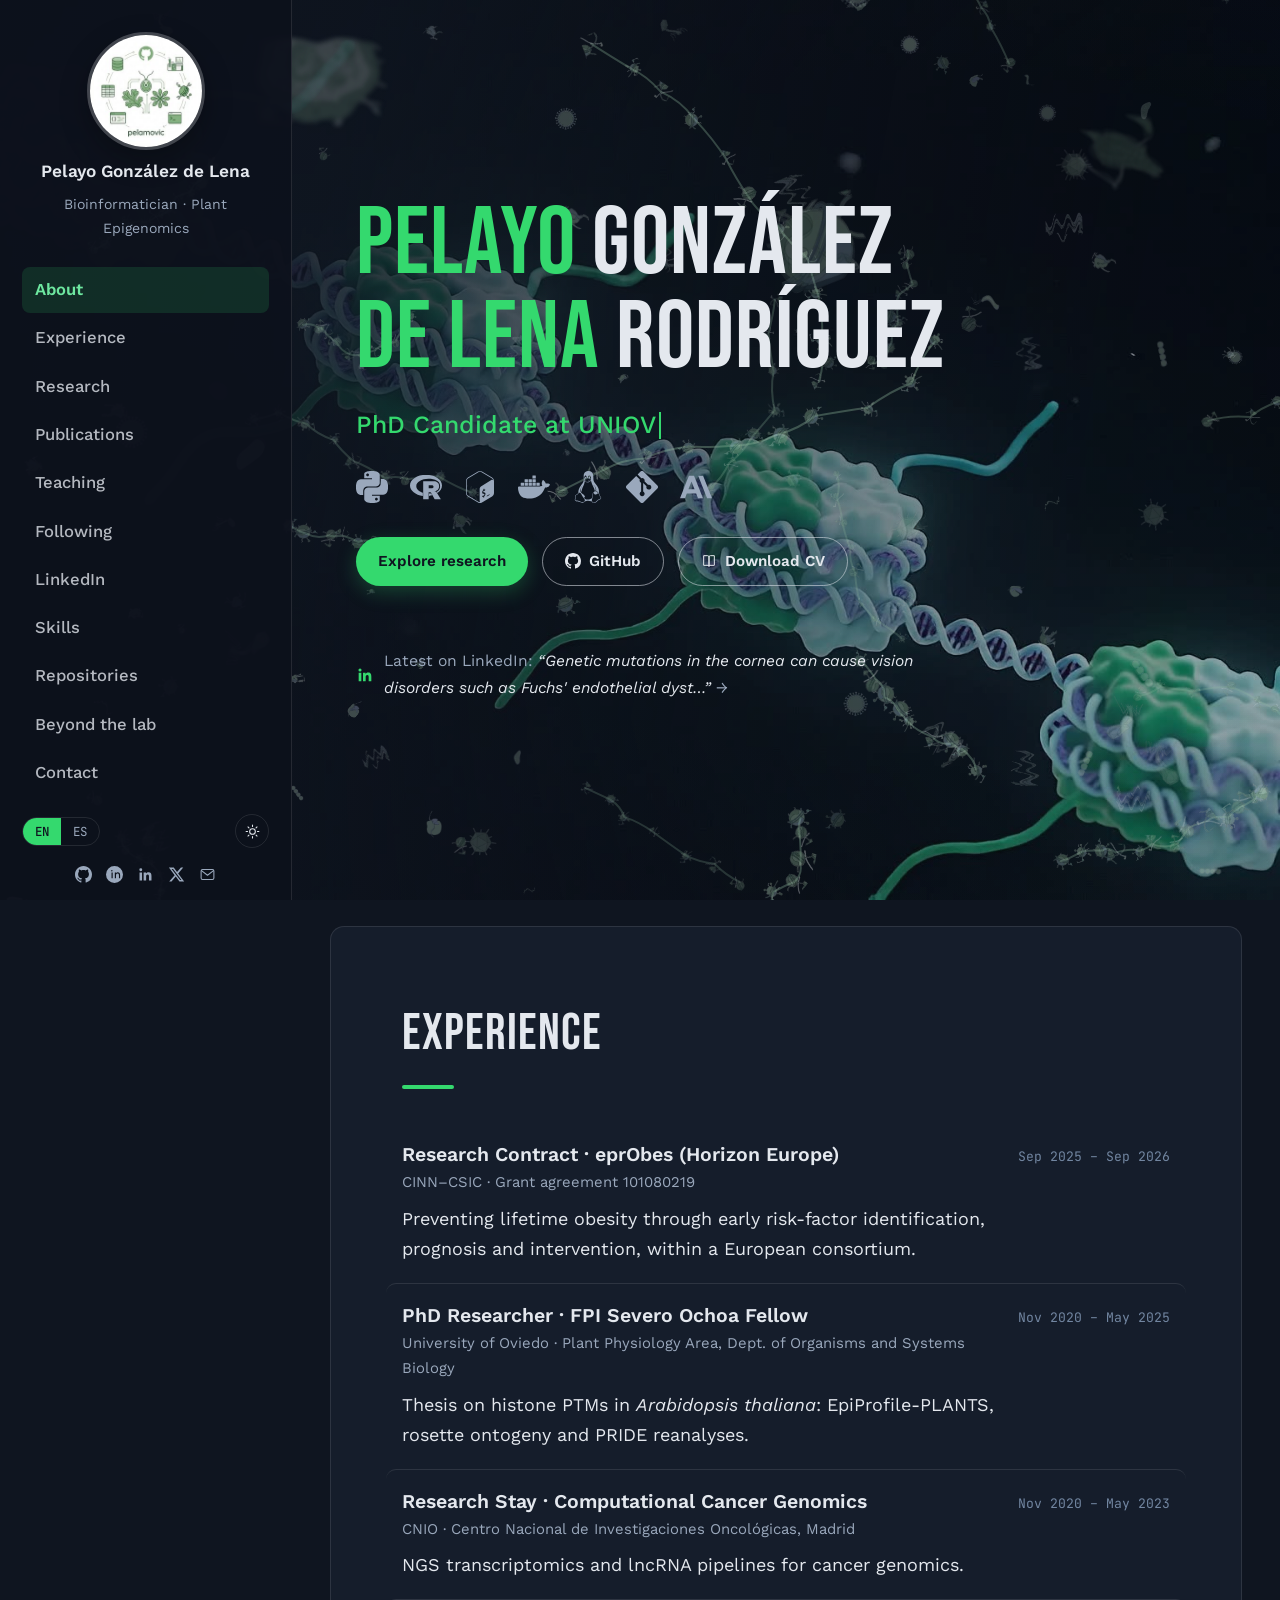
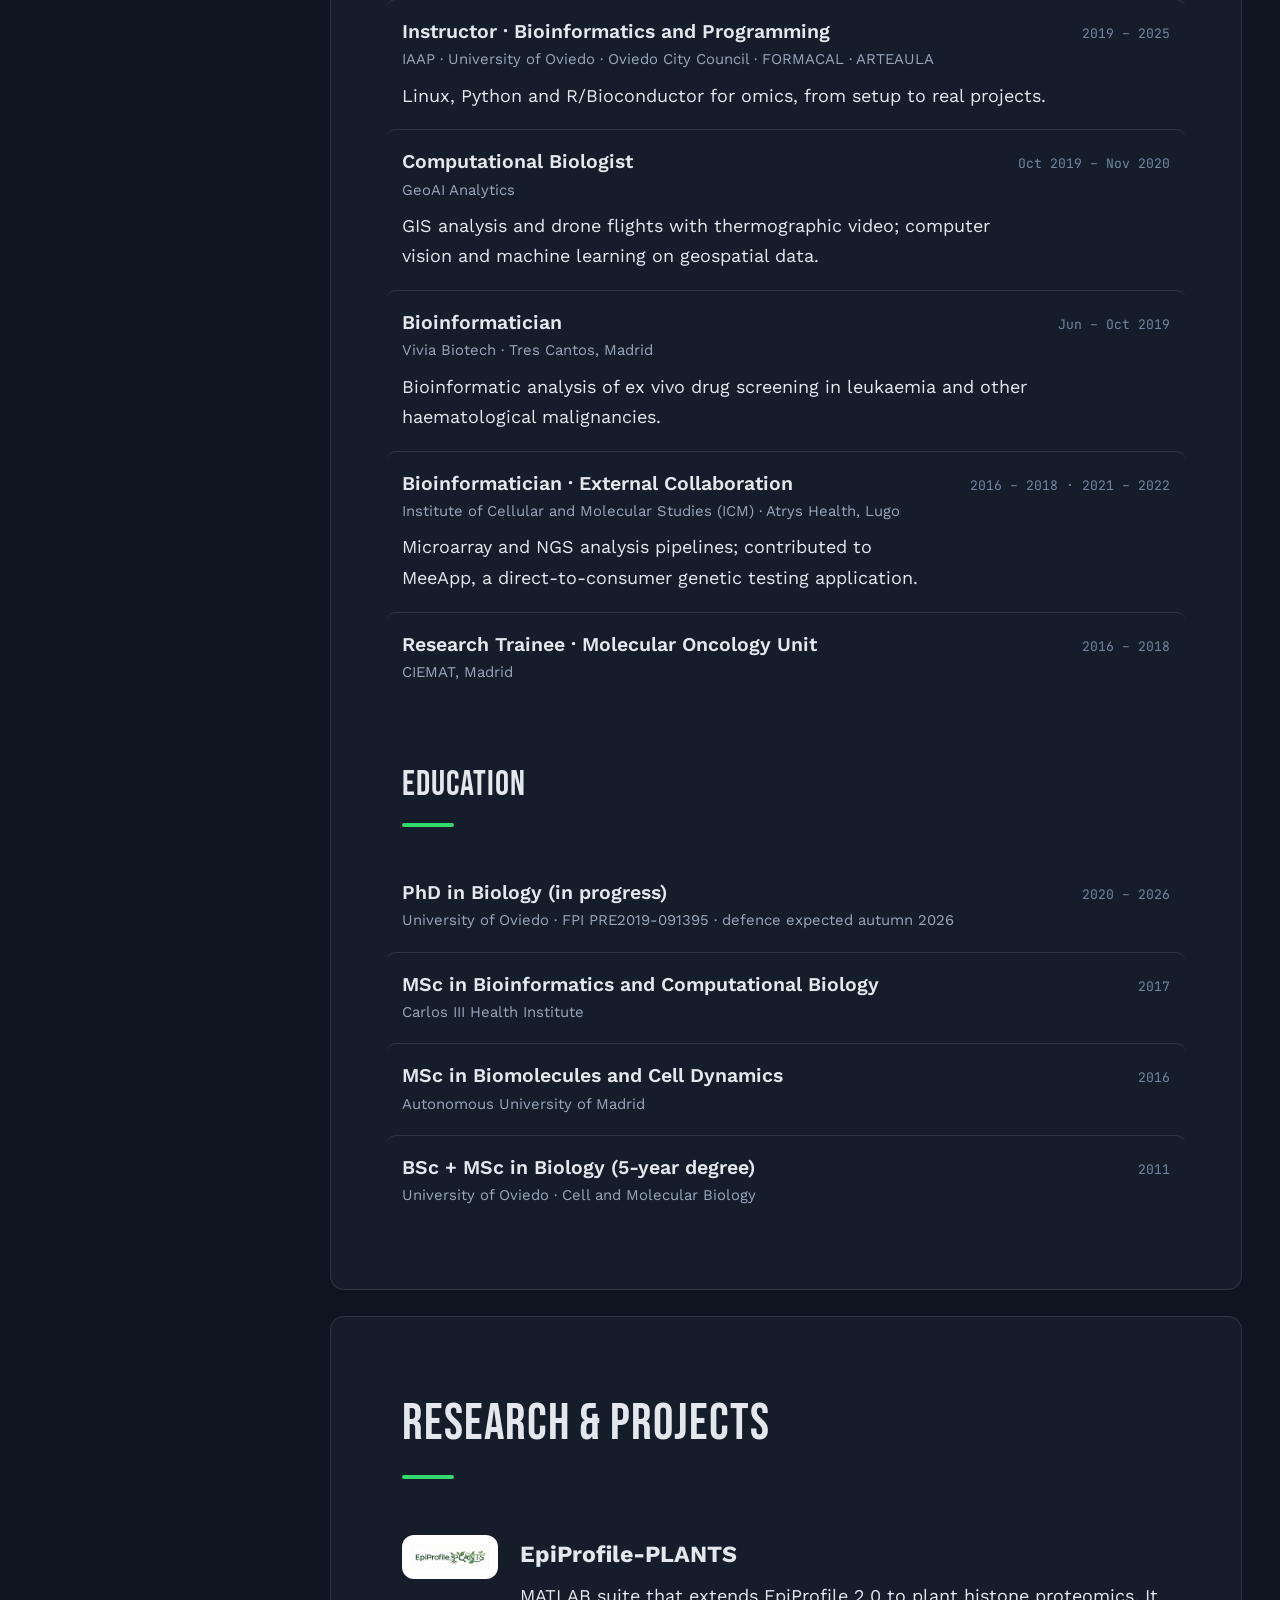
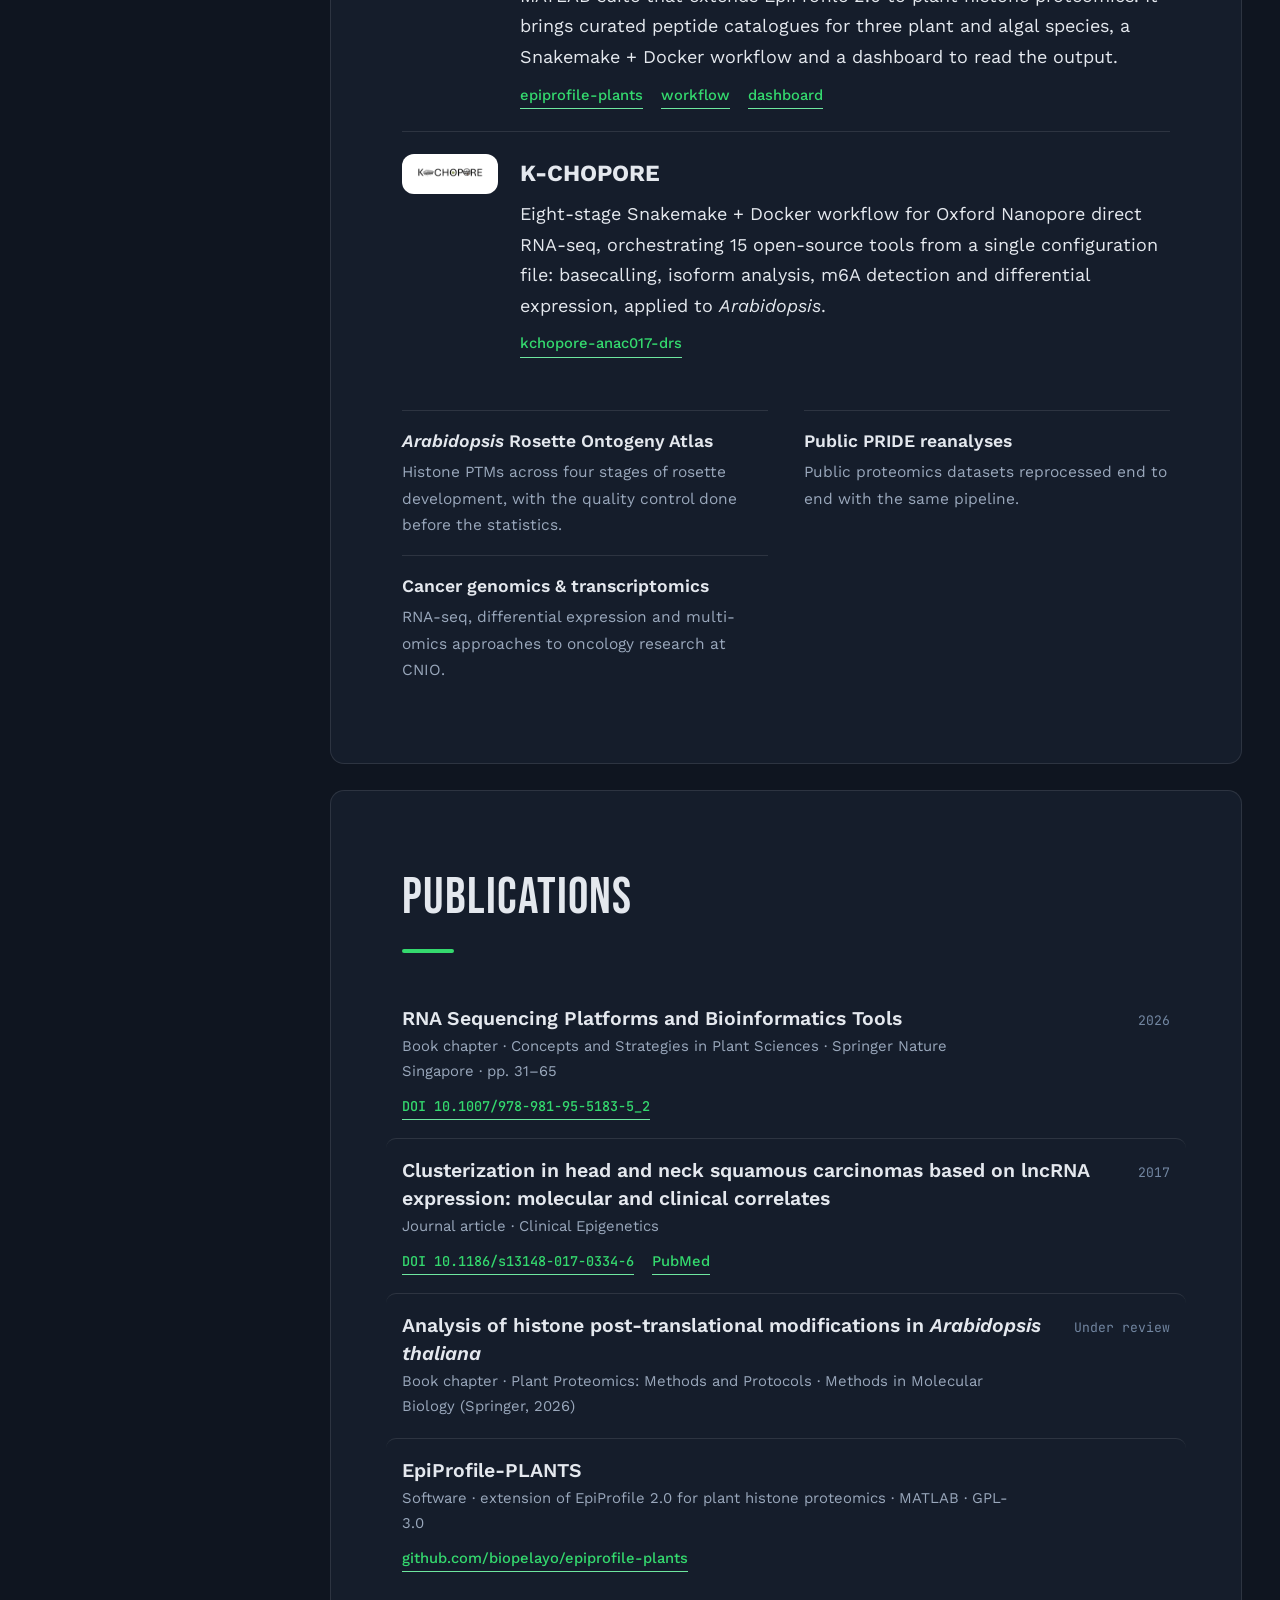
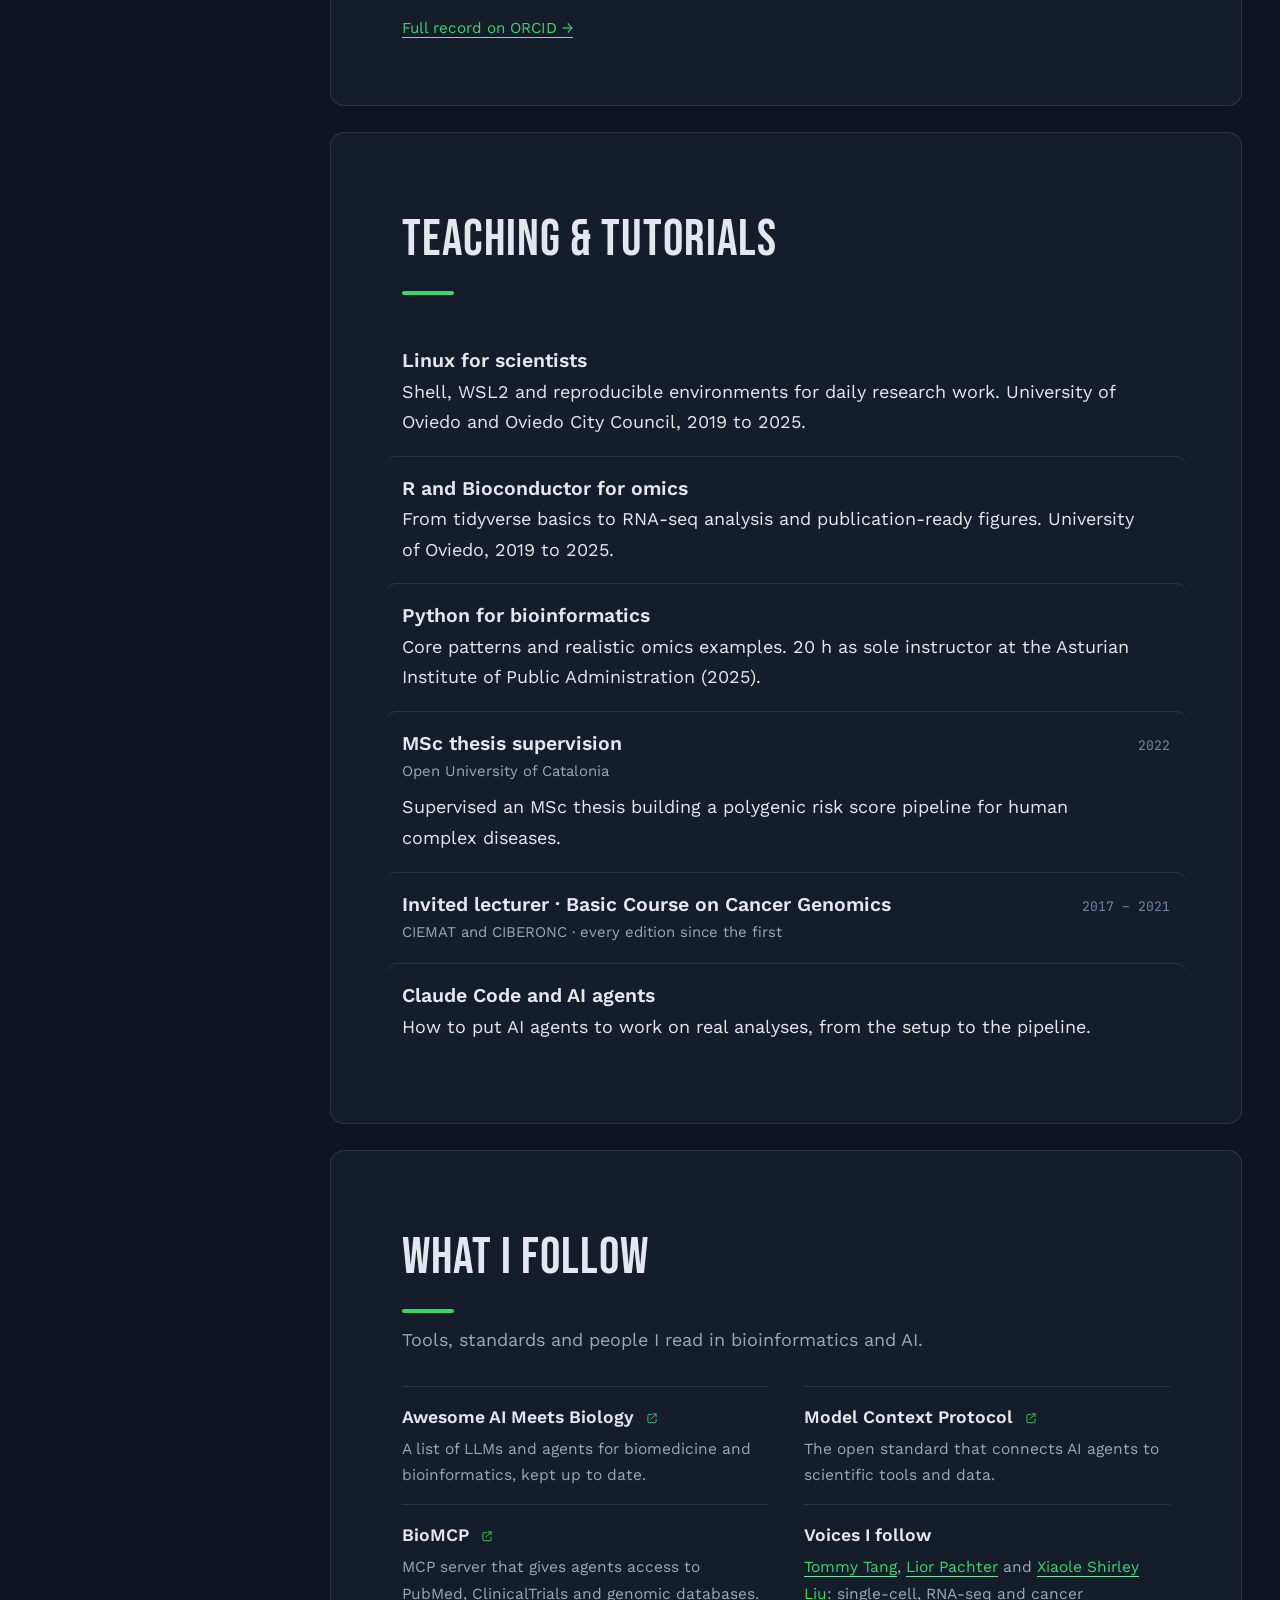
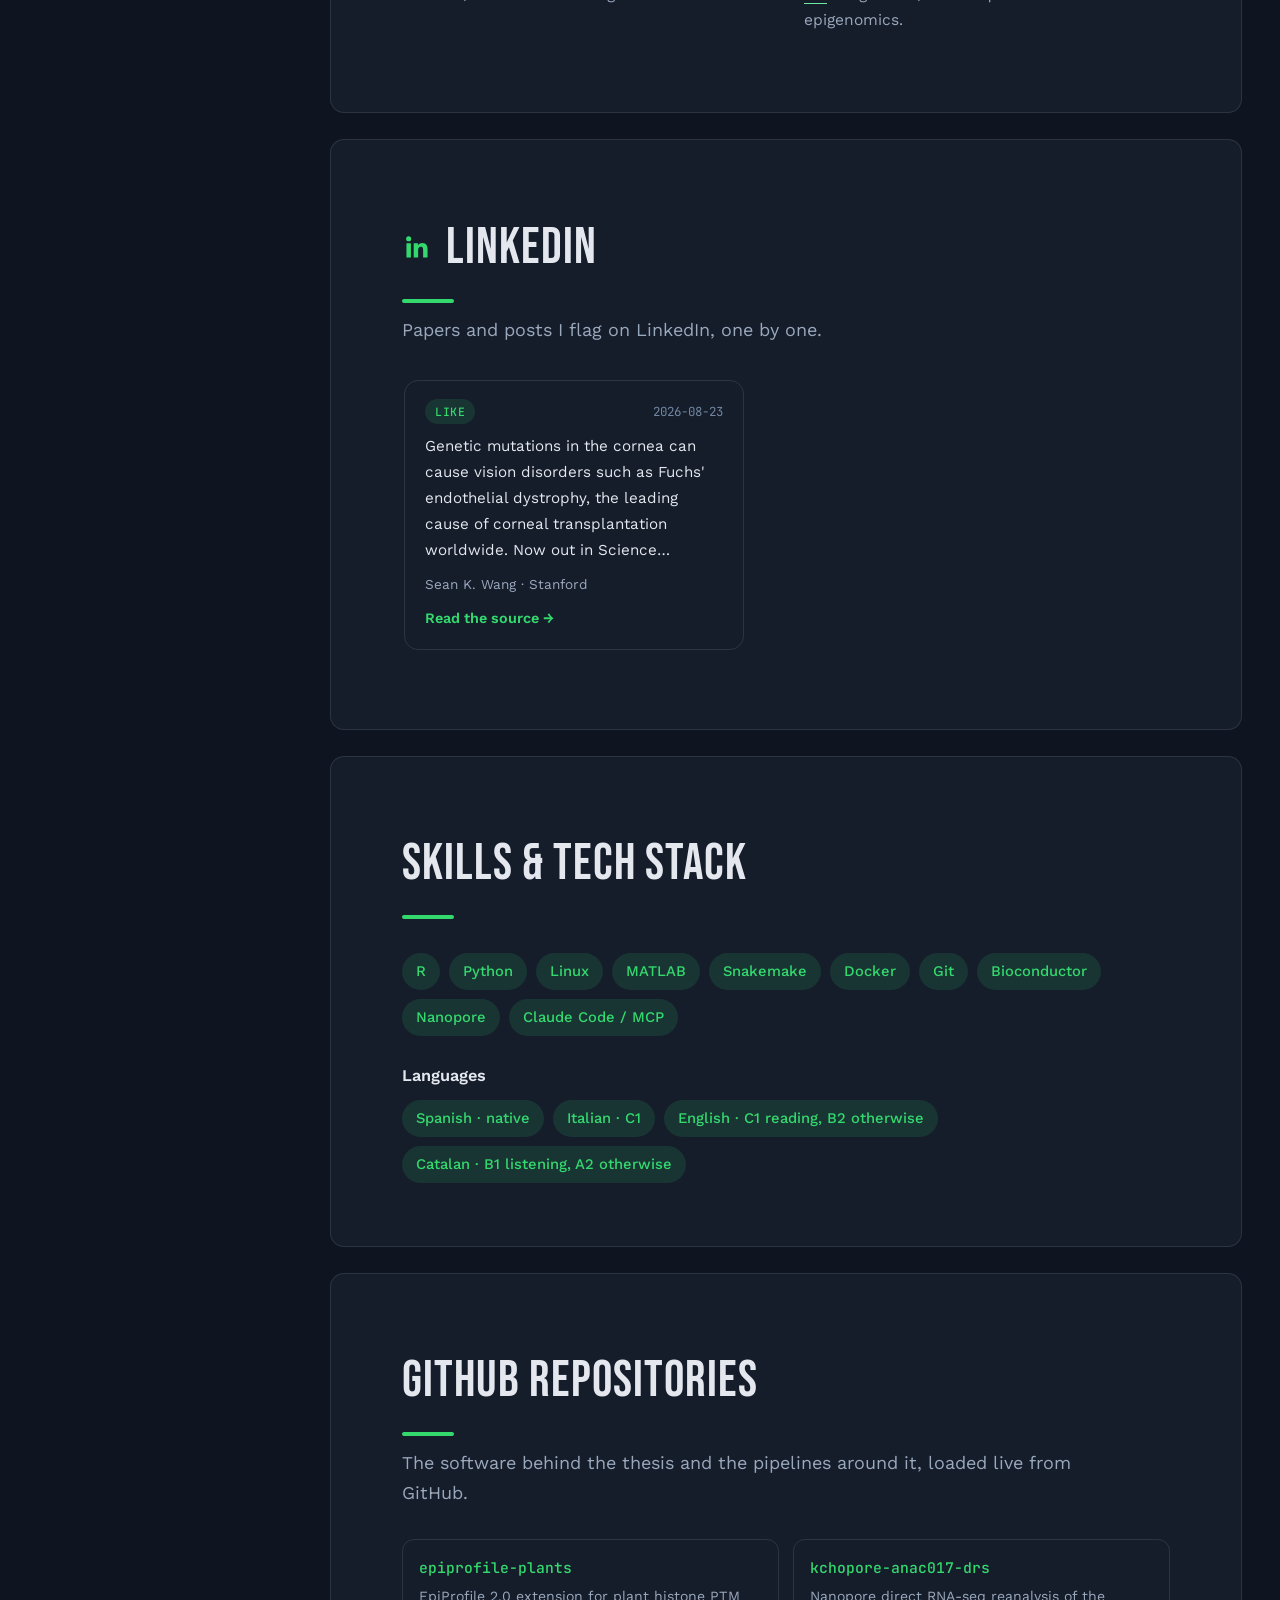
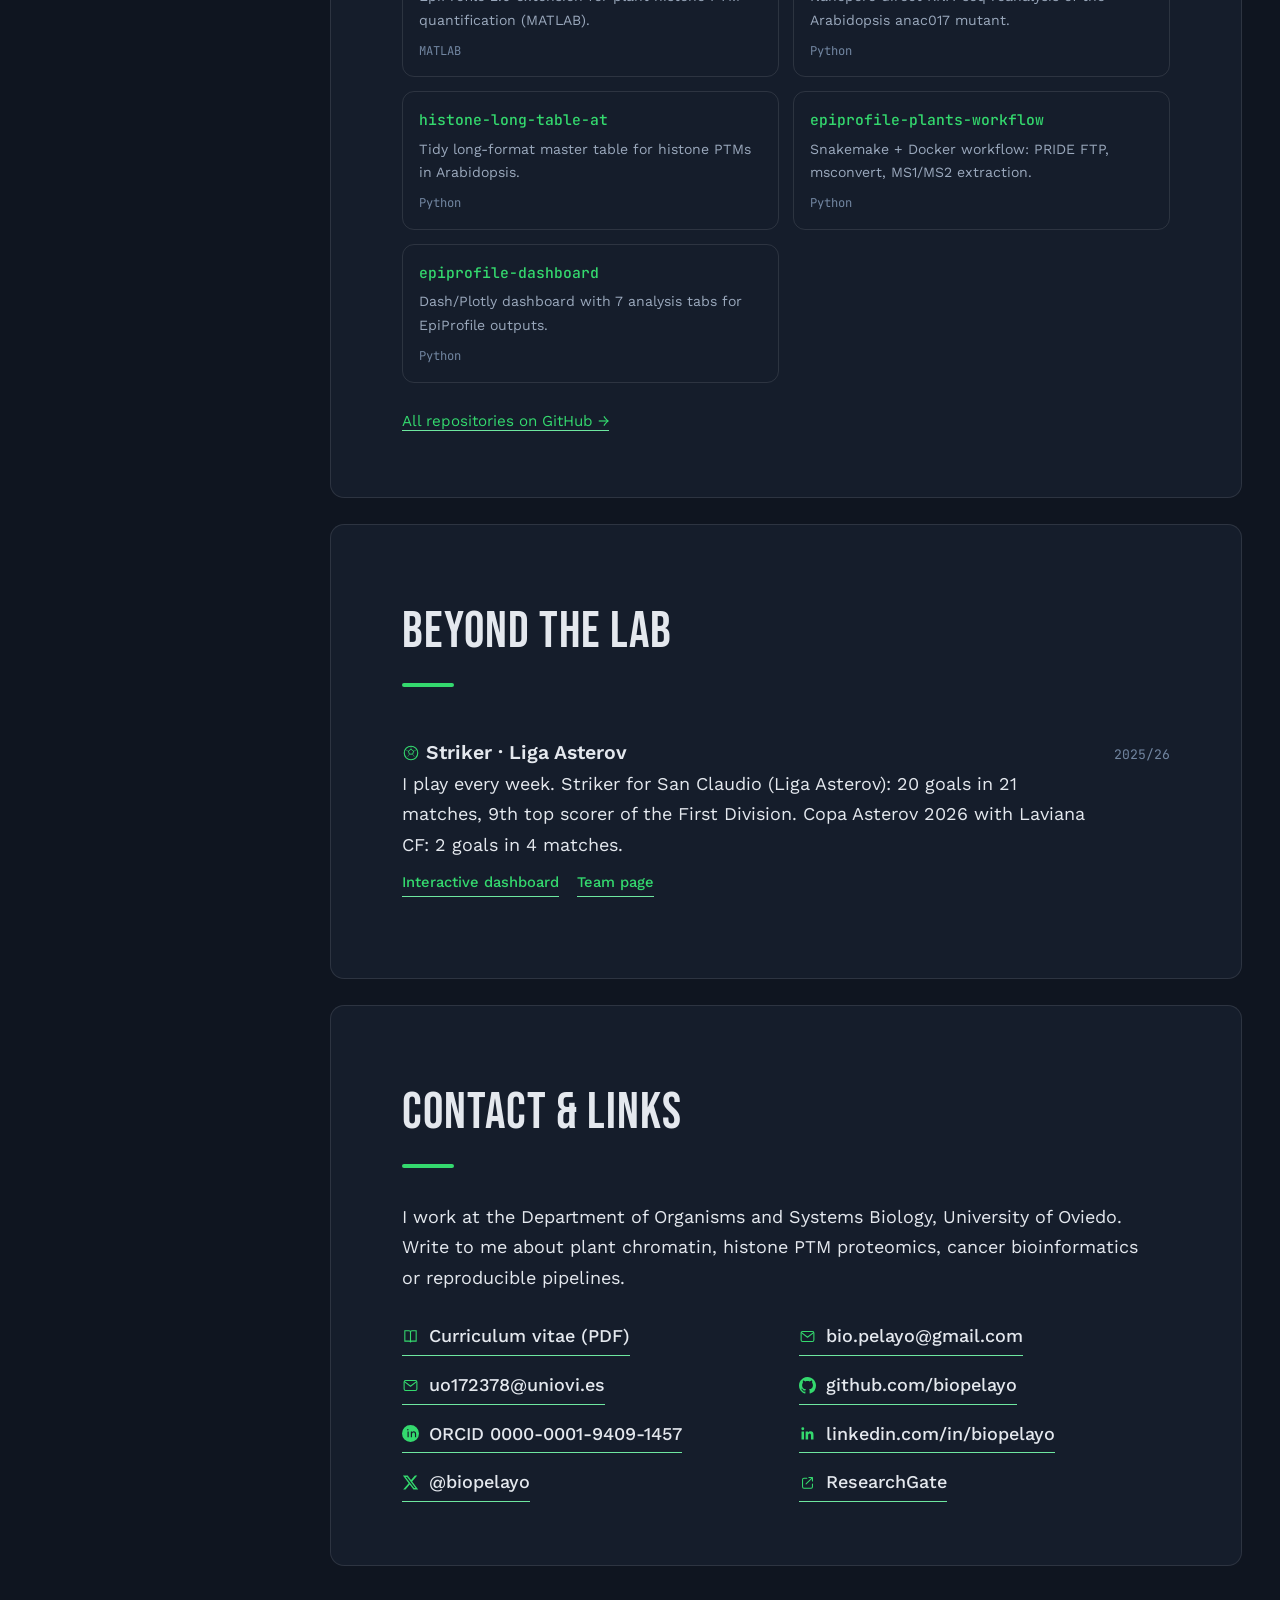
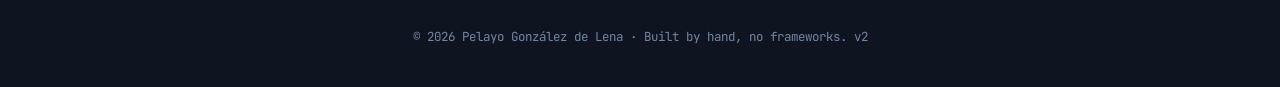
==== commit 349bfb86: "Fondo: sacarlo del hero, que era lo que tapaba el texto El hero lleva z-index 1 y position relative," ====
--- a/index.html
+++ b/index.html
@@ -261,13 +261,16 @@
     </div>
   </header>
 
+  <!-- Fondo. Va fuera del hero a proposito: dentro quedaba por delante del
+       contenido, porque el hero abre contexto de apilamiento con z-index 1. -->
+  <video id="cell-video" aria-hidden="true" muted loop playsinline
+         preload="none" poster="video/cell-poster.jpg"></video>
+  <div id="cell-scrim" aria-hidden="true"></div>
+  <canvas id="nucleosome-canvas" aria-hidden="true"></canvas>
+
   <main id="main">
     <!-- About / hero -->
     <section id="about" class="hero">
-      <video id="cell-video" aria-hidden="true" muted loop playsinline
-             preload="none" poster="video/cell-poster.jpg"></video>
-      <div id="cell-scrim" aria-hidden="true"></div>
-      <canvas id="nucleosome-canvas" aria-hidden="true"></canvas>
       <div class="hero-inner">
         <h1 class="hero-name"><span class="hero-name-b">Pelayo</span> <span class="hero-name-a">González</span><br /><span class="hero-name-b">de Lena</span> <span class="hero-name-a">Rodríguez</span></h1>
         <p class="hero-typing"><span class="visually-hidden" data-i18n="hero.roles">PhD candidate, computational biologist, plant epigenomics researcher</span>
--- a/css/styles.css
+++ b/css/styles.css
@@ -8,7 +8,7 @@
 /* 1. TOKENS ------------------------------------------------- */
 :root {
   --bg: #0f1520;
-  --surface: rgba(19, 27, 41, 0.86);
+  --surface: #151d2b;
   --surface-solid: #151d2b;
   --text: #e4e8ee;
   --muted: #9aa8bc;
@@ -192,15 +192,24 @@
         rgba(15, 21, 32, 0.72) 100%);
   }
 }
-[data-theme="light"] #cell-video,
-[data-theme="light"] #cell-scrim,
-[data-theme="light"] #nucleosome-canvas {
-  position: absolute;
-  height: 100%;
-}
-/* En claro el hero conserva su degradado oscuro, pero el video molesta al
-   resto de la pagina: se queda dentro del hero y mas apagado. */
+
 [data-theme="light"] #cell-video { opacity: 0.34; }
+
+/* Pasado el hero el texto ocupa todo el ancho: el video baja para que se lea,
+   pero no se apaga, asi el fondo sigue vivo al bajar por la pagina. */
+html.past-hero #cell-video { opacity: 0.34; }
+html.past-hero[data-theme="light"] #cell-video { opacity: 0.3; }
+
+/* Y el velo deja de ser lateral: ahi ya cubre por igual. */
+html.past-hero #cell-scrim {
+  background: rgba(15, 21, 32, 0.55);
+}
+html.past-hero[data-theme="light"] #cell-scrim {
+  background: rgba(242, 246, 243, 0.62);
+}
+/* Las piezas tambien bajan: en el hero son el motivo, aqui solo textura. */
+html.past-hero #nucleosome-canvas { opacity: 0.7; }
+#nucleosome-canvas { transition: opacity 0.8s ease; }
 
 @media (prefers-reduced-motion: reduce) {
   /* Sin movimiento queda el poster, que es un fotograma del propio bucle. */
@@ -400,10 +409,12 @@
   border-radius: var(--radius);
 }
 [data-theme="light"] .section {
-  margin: 0;
-  background: var(--bg);
-  border: none;
-  border-radius: 0;
+  /* Mismo aire que en oscuro: el fondo asoma alrededor del panel, no detras
+     del texto. Antes iban a sangre y tapaban el video por completo. */
+  margin: 26px clamp(14px, 3vw, 40px);
+  background: #ffffff;
+  border: 1px solid var(--line);
+  border-radius: var(--radius);
 }
 /* Light: alternate pale-green grounds give the page rhythm without panels */
 [data-theme="light"] .section:nth-of-type(odd) { background: var(--bg-alt); }
@@ -457,7 +468,9 @@
   overflow: hidden;
 }
 [data-theme="light"] .hero {
-  background: linear-gradient(135deg, #0f1520 0%, #111d30 45%, #14231f 100%);
+  /* Con alfa, para que el video se vea por debajo: antes era opaco y lo tapaba. */
+  background: linear-gradient(135deg, rgba(15, 21, 32, 0.82) 0%,
+              rgba(17, 29, 48, 0.78) 45%, rgba(20, 35, 31, 0.82) 100%);
 }
 .hero-inner {
   position: relative;
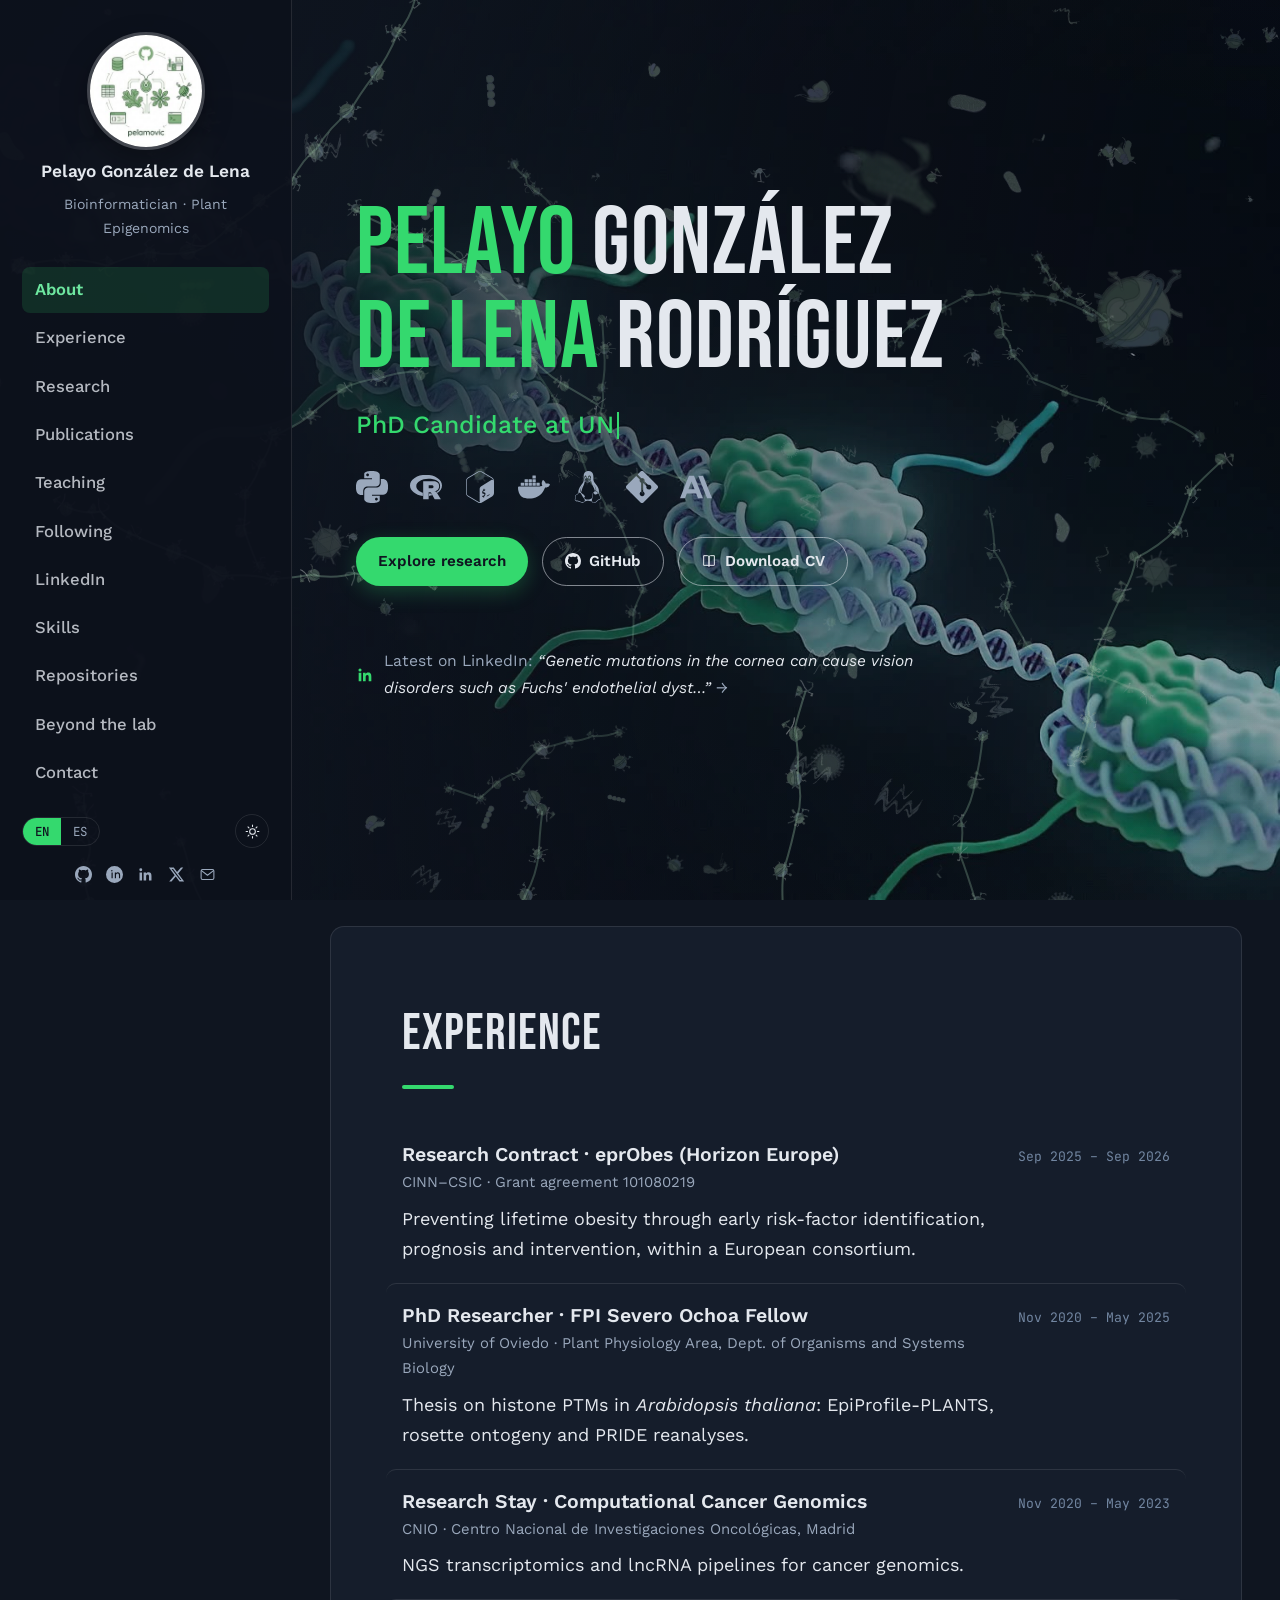
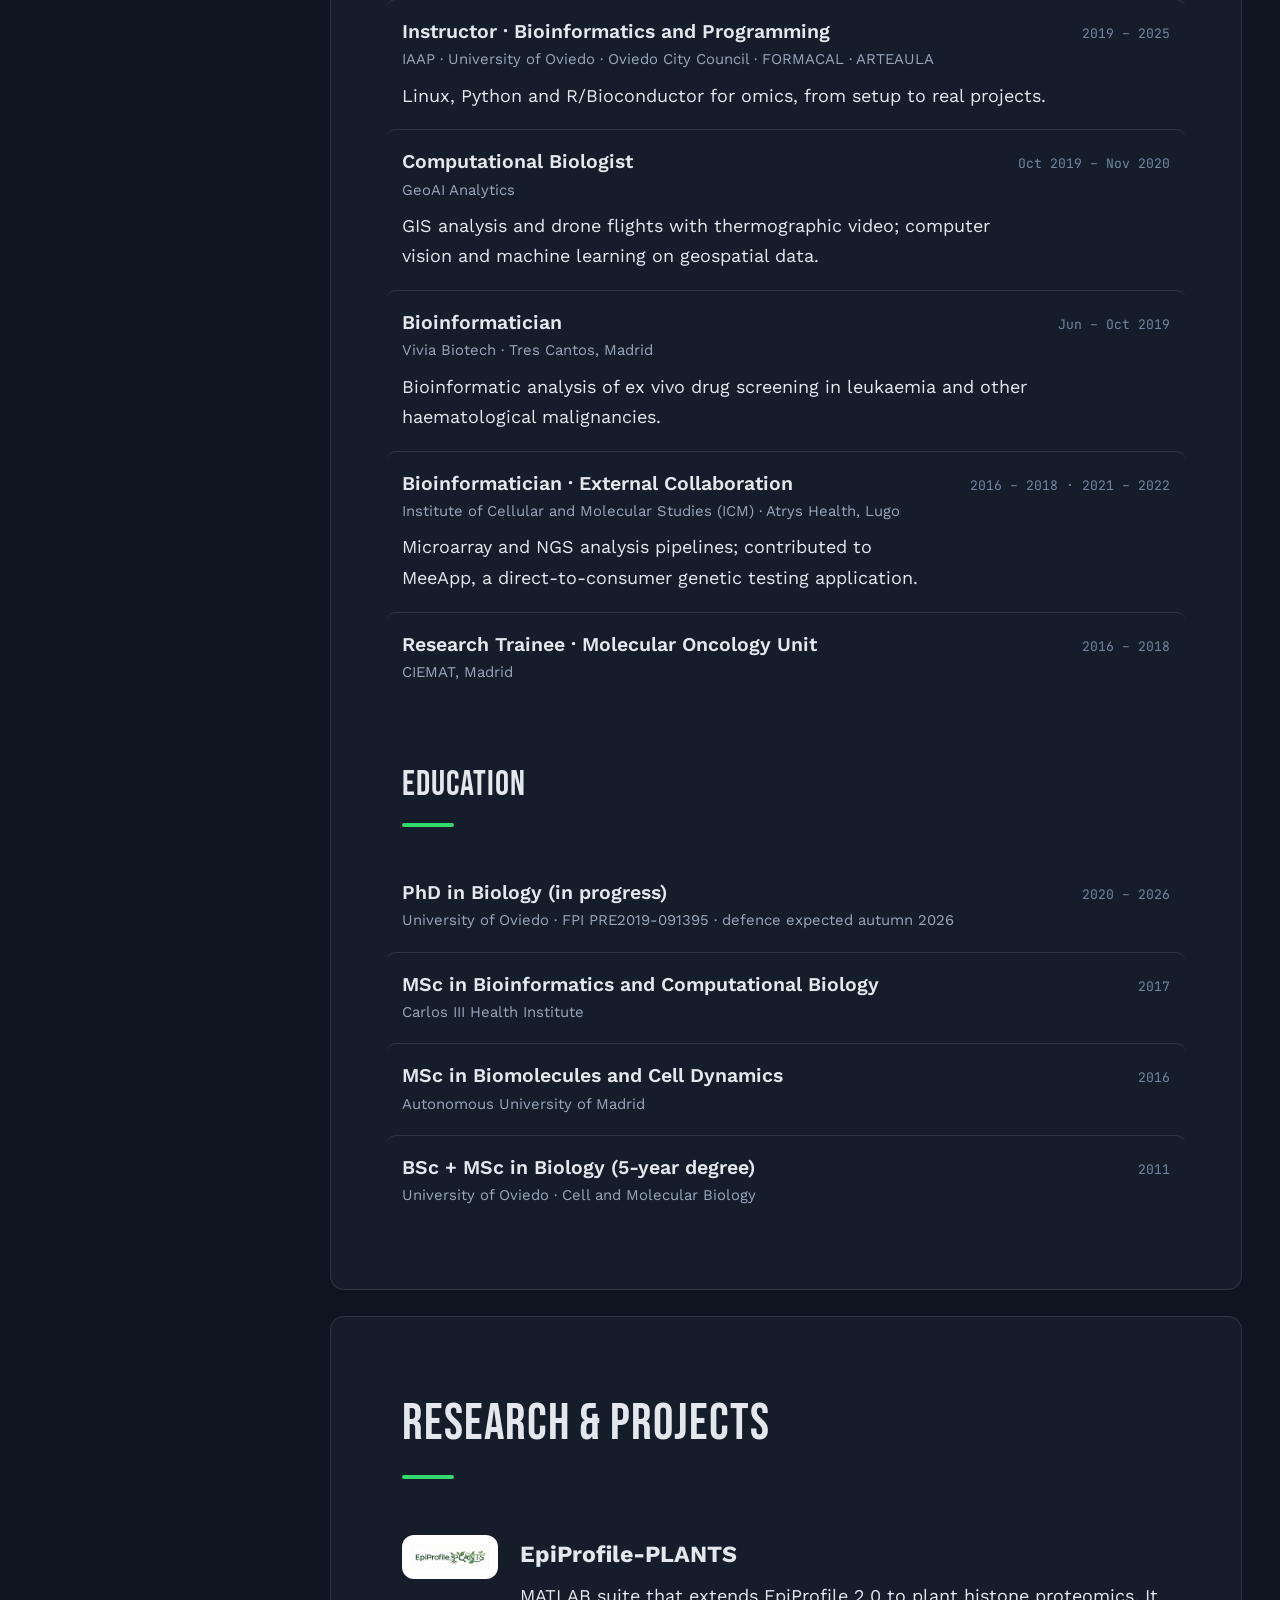
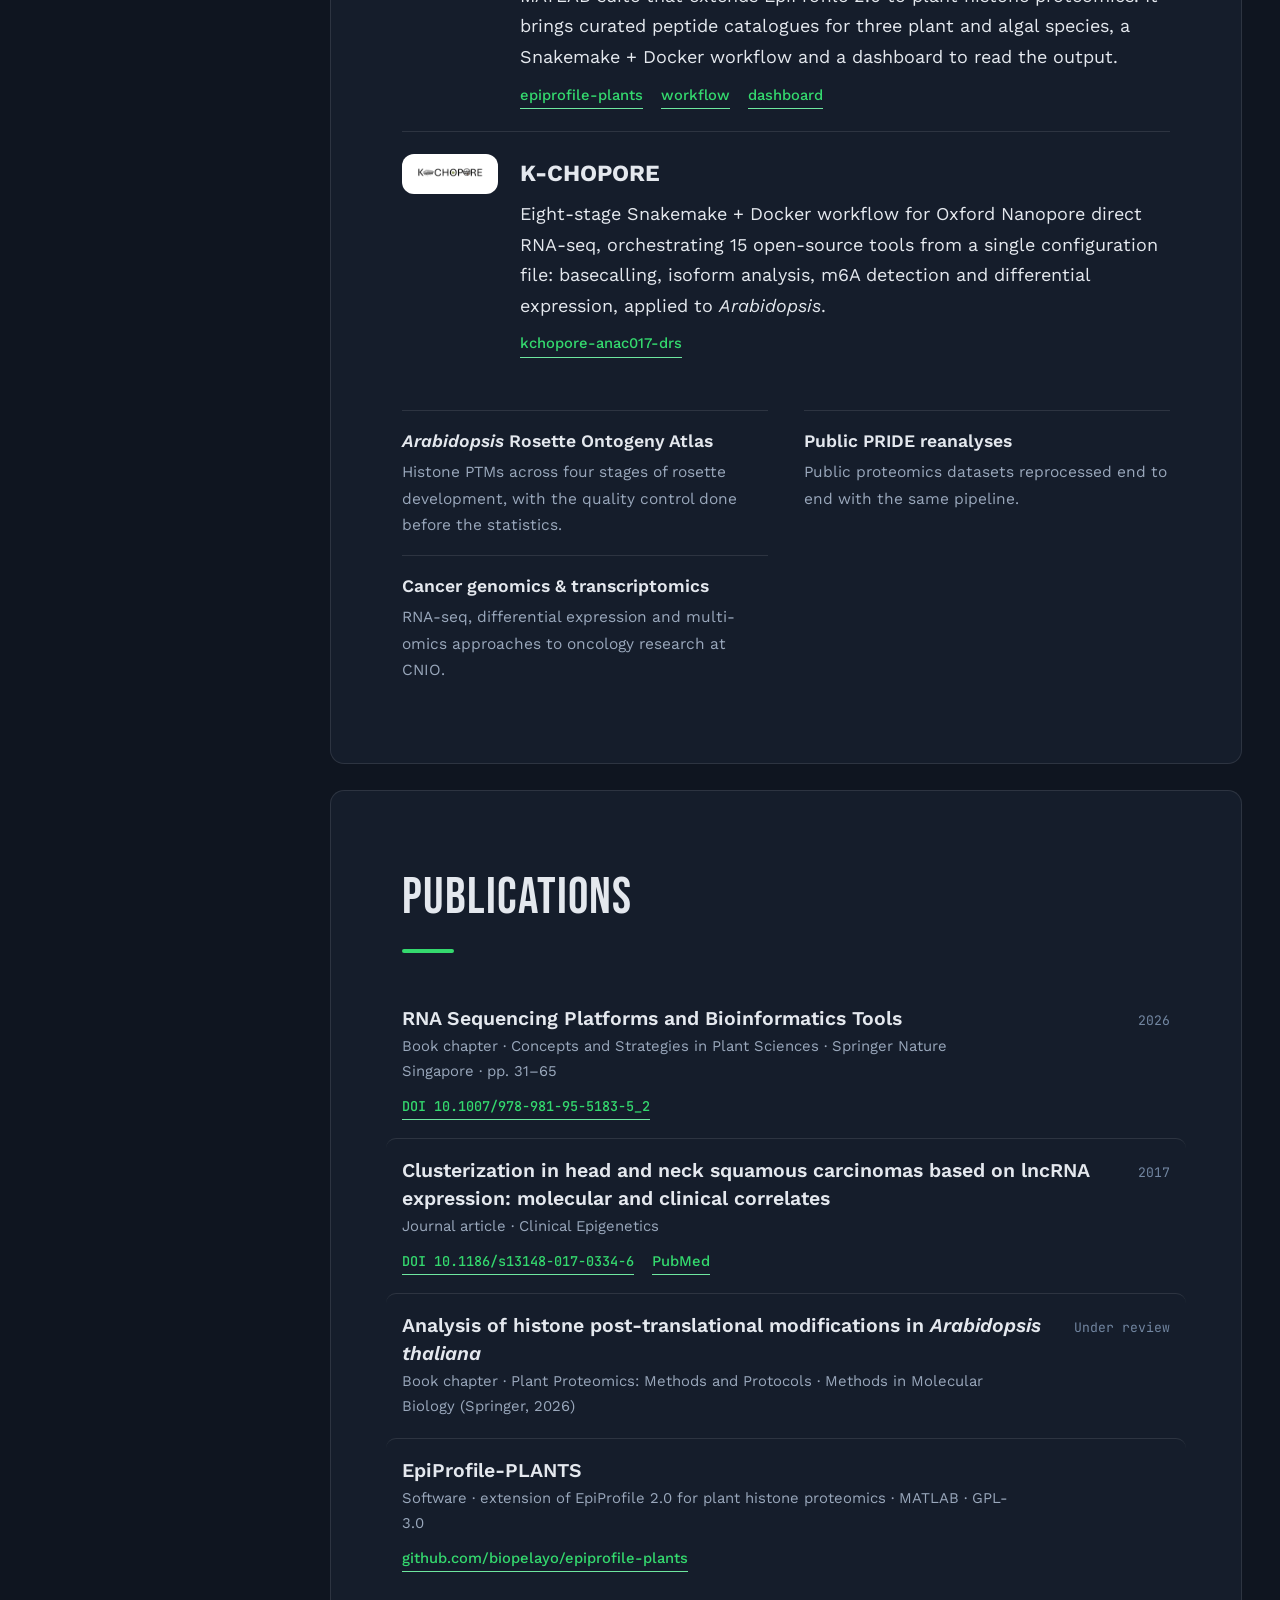
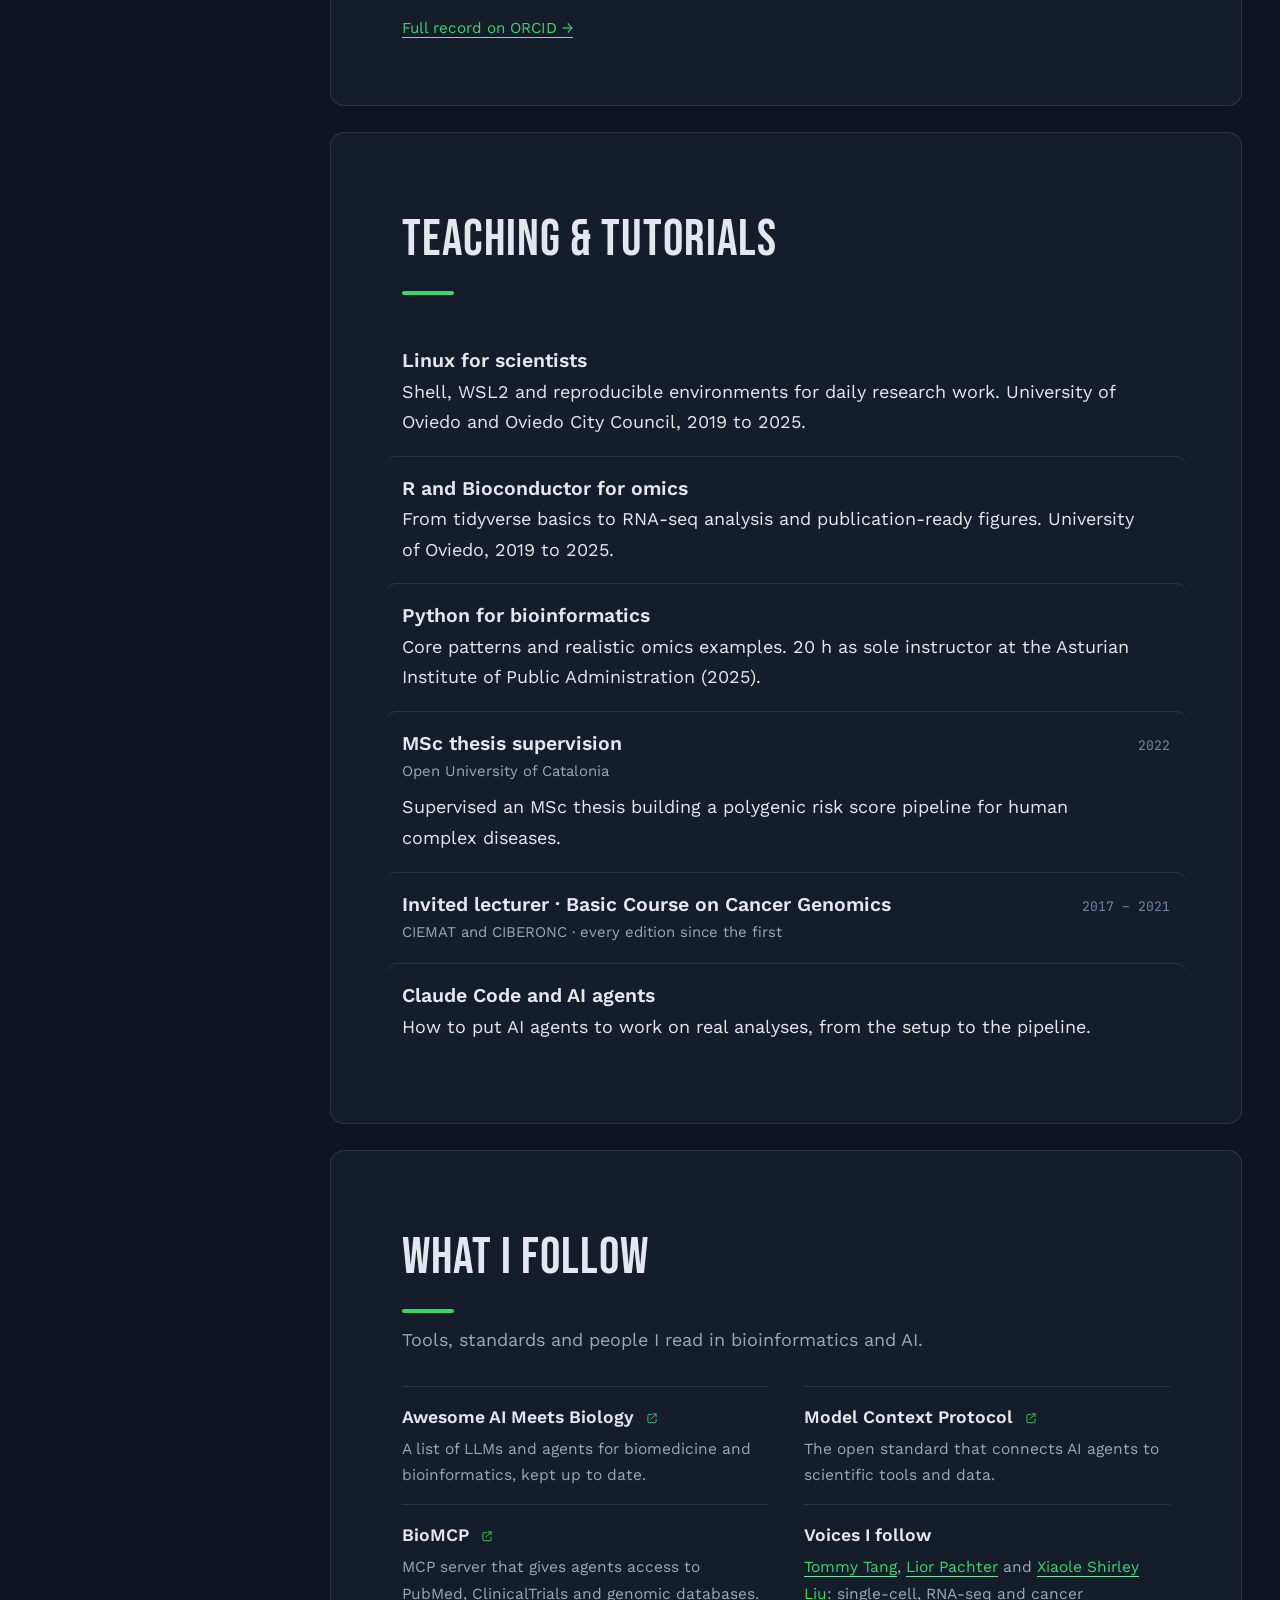
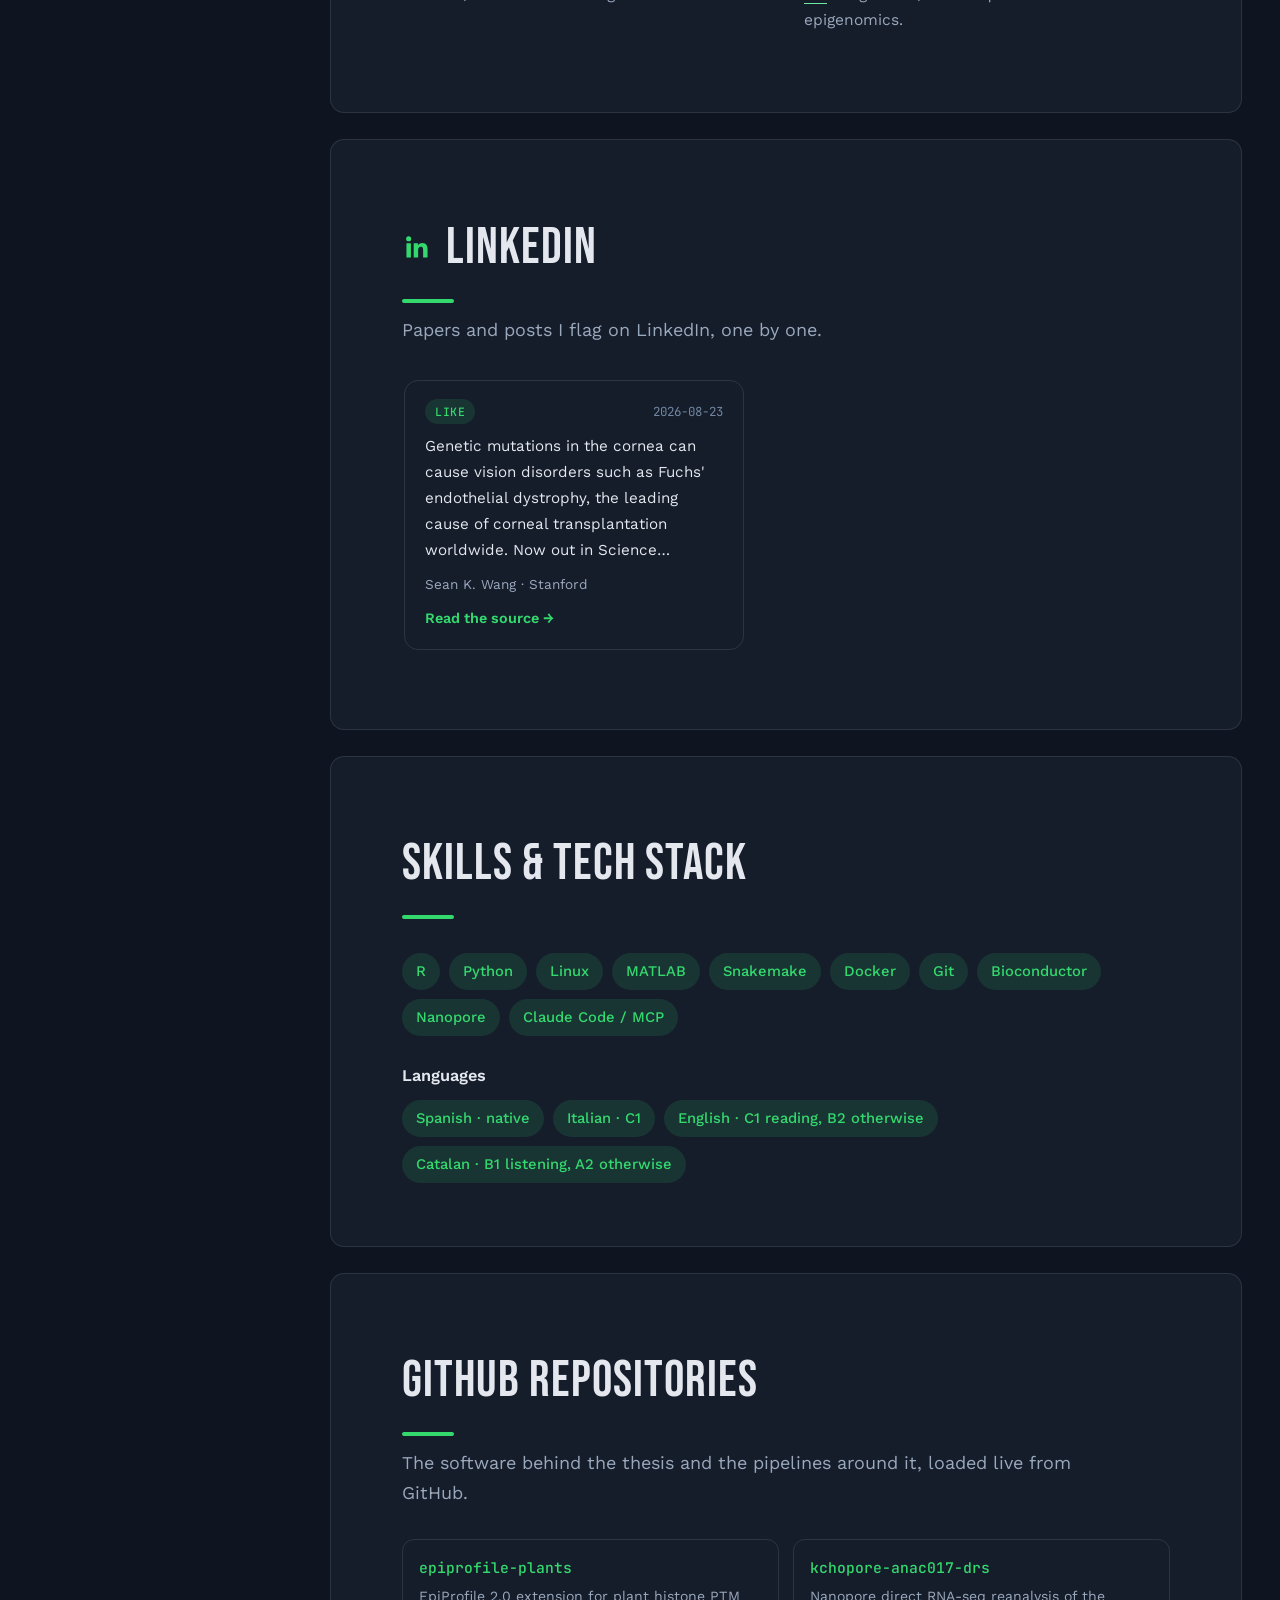
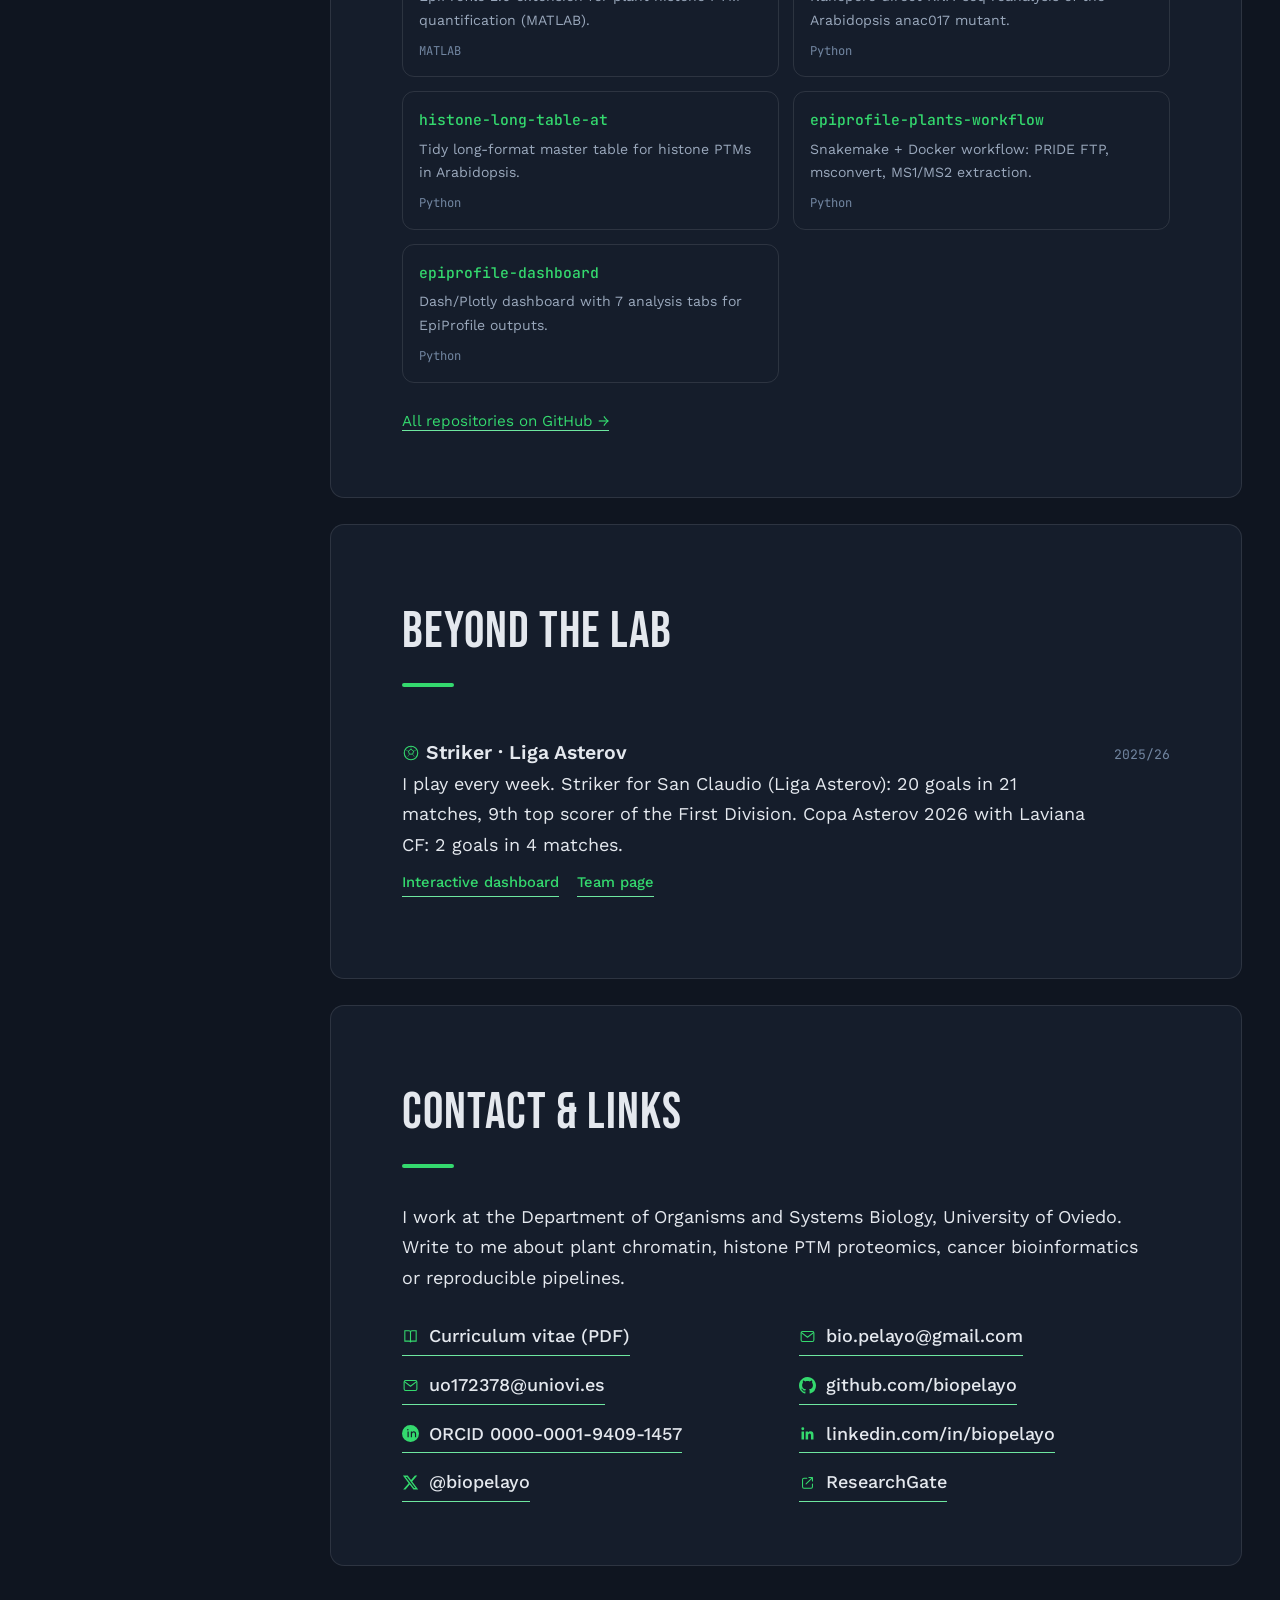
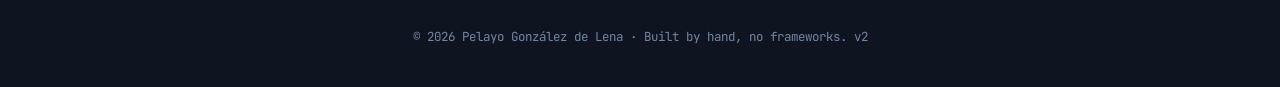
==== commit 4c31db6d: "Realce al pasar, y version en los assets Las capturas venian del CSS anterior servido desde la cache" ====
--- a/index.html
+++ b/index.html
@@ -89,7 +89,7 @@
   <link rel="preconnect" href="https://fonts.gstatic.com" crossorigin />
   <link href="https://fonts.googleapis.com/css2?family=Bebas+Neue&family=Work+Sans:wght@400;500;600;700&family=JetBrains+Mono:wght@400;500&display=swap" rel="stylesheet" />
 
-  <link rel="stylesheet" href="css/styles.css" />
+  <link rel="stylesheet" href="css/styles.css?v=20260903" />
 </head>
 
 <body>
@@ -682,10 +682,10 @@
       <p>&copy; <span id="year">2026</span> Pelayo González de Lena · <span data-i18n="footer.line">Built by hand, no frameworks. v2</span></p>
     </footer>
 
-  <script src="js/chromatin-bg.js" defer></script>
-  <script src="js/cell-video.js" defer></script>
-  <script src="js/i18n-es.js" defer></script>
-  <script src="js/main.js" defer></script>
+  <script src="js/chromatin-bg.js?v=20260903" defer></script>
+  <script src="js/cell-video.js?v=20260903" defer></script>
+  <script src="js/i18n-es.js?v=20260903" defer></script>
+  <script src="js/main.js?v=20260903" defer></script>
   <script data-goatcounter="https://pelamovic.goatcounter.com/count" async src="https://gc.zgo.at/count.js"></script>
 </body>
 </html>
--- a/css/styles.css
+++ b/css/styles.css
@@ -9,6 +9,8 @@
 :root {
   --bg: #0f1520;
   --surface: #151d2b;
+  --hover-ground: rgba(82, 183, 136, 0.10);
+  --hover-title: var(--accent);
   --surface-solid: #151d2b;
   --text: #e4e8ee;
   --muted: #9aa8bc;
@@ -40,6 +42,8 @@
   --bg: #F2F6F3;
   --bg-alt: #E7F0EA;
   --surface: #ffffff;
+  --hover-ground: rgba(45, 106, 79, 0.11);
+  --hover-title: #1B7A4F;
   --surface-solid: #ffffff;
   --text: #26302B;
   --muted: #4E5B54;
@@ -874,6 +878,81 @@
   font-family: var(--font-mono);
   font-size: 0.78rem;
   color: var(--dim);
+}
+
+/* 13b. REALCE AL PASAR --------------------------------------- */
+/* La entrada bajo el cursor se aviva: el secundario sube al color principal,
+   el puesto se pone verde y el bloque coge fondo propio. Asi la linea que
+   estas leyendo se despega del fondo aunque pase una fibra por detras. */
+.resume-item,
+.resume-item .resume-main,
+.resume-item .resume-where,
+.resume-item .resume-when,
+.resume-item h3,
+.project-card,
+.repo-card,
+.li-card {
+  transition: color 0.22s ease, background-color 0.22s ease,
+              border-color 0.22s ease, transform 0.22s ease;
+}
+
+.resume-item {
+  position: relative;
+  margin-inline: -16px;
+  padding-inline: 16px;
+  border-radius: 10px;
+}
+.resume-item:hover,
+.resume-item:focus-within {
+  background: var(--hover-ground);
+}
+.resume-item:hover .resume-where,
+.resume-item:focus-within .resume-where,
+.resume-item:hover .resume-when,
+.resume-item:focus-within .resume-when {
+  color: var(--text);
+}
+.resume-item:hover h3,
+.resume-item:focus-within h3 {
+  color: var(--hover-title);
+}
+
+/* Una barra de acento a la izquierda: es la senal que se ve sin mirar. */
+.resume-item::before {
+  content: "";
+  position: absolute;
+  left: 0;
+  top: 6px;
+  bottom: 6px;
+  width: 3px;
+  border-radius: 3px;
+  background: var(--accent);
+  opacity: 0;
+  transform: scaleY(0.4);
+  transition: opacity 0.22s ease, transform 0.22s ease;
+}
+.resume-item:hover::before,
+.resume-item:focus-within::before {
+  opacity: 1;
+  transform: scaleY(1);
+}
+
+.project-card:hover,
+.repo-card:hover,
+.li-card:hover {
+  transform: translateY(-2px);
+}
+
+/* Los enlaces del cuerpo tambien: subrayado visible al pasar, no solo color. */
+.section-inner p a:hover,
+.section-inner li a:hover {
+  text-decoration-thickness: 2px;
+  text-underline-offset: 3px;
+}
+
+@media (hover: none) {
+  /* Sin raton no hay realce que valga: el estado base ya tiene que leerse. */
+  .resume-item { margin-inline: 0; padding-inline: 0; }
 }
 
 /* 14. MOTION ------------------------------------------------ */
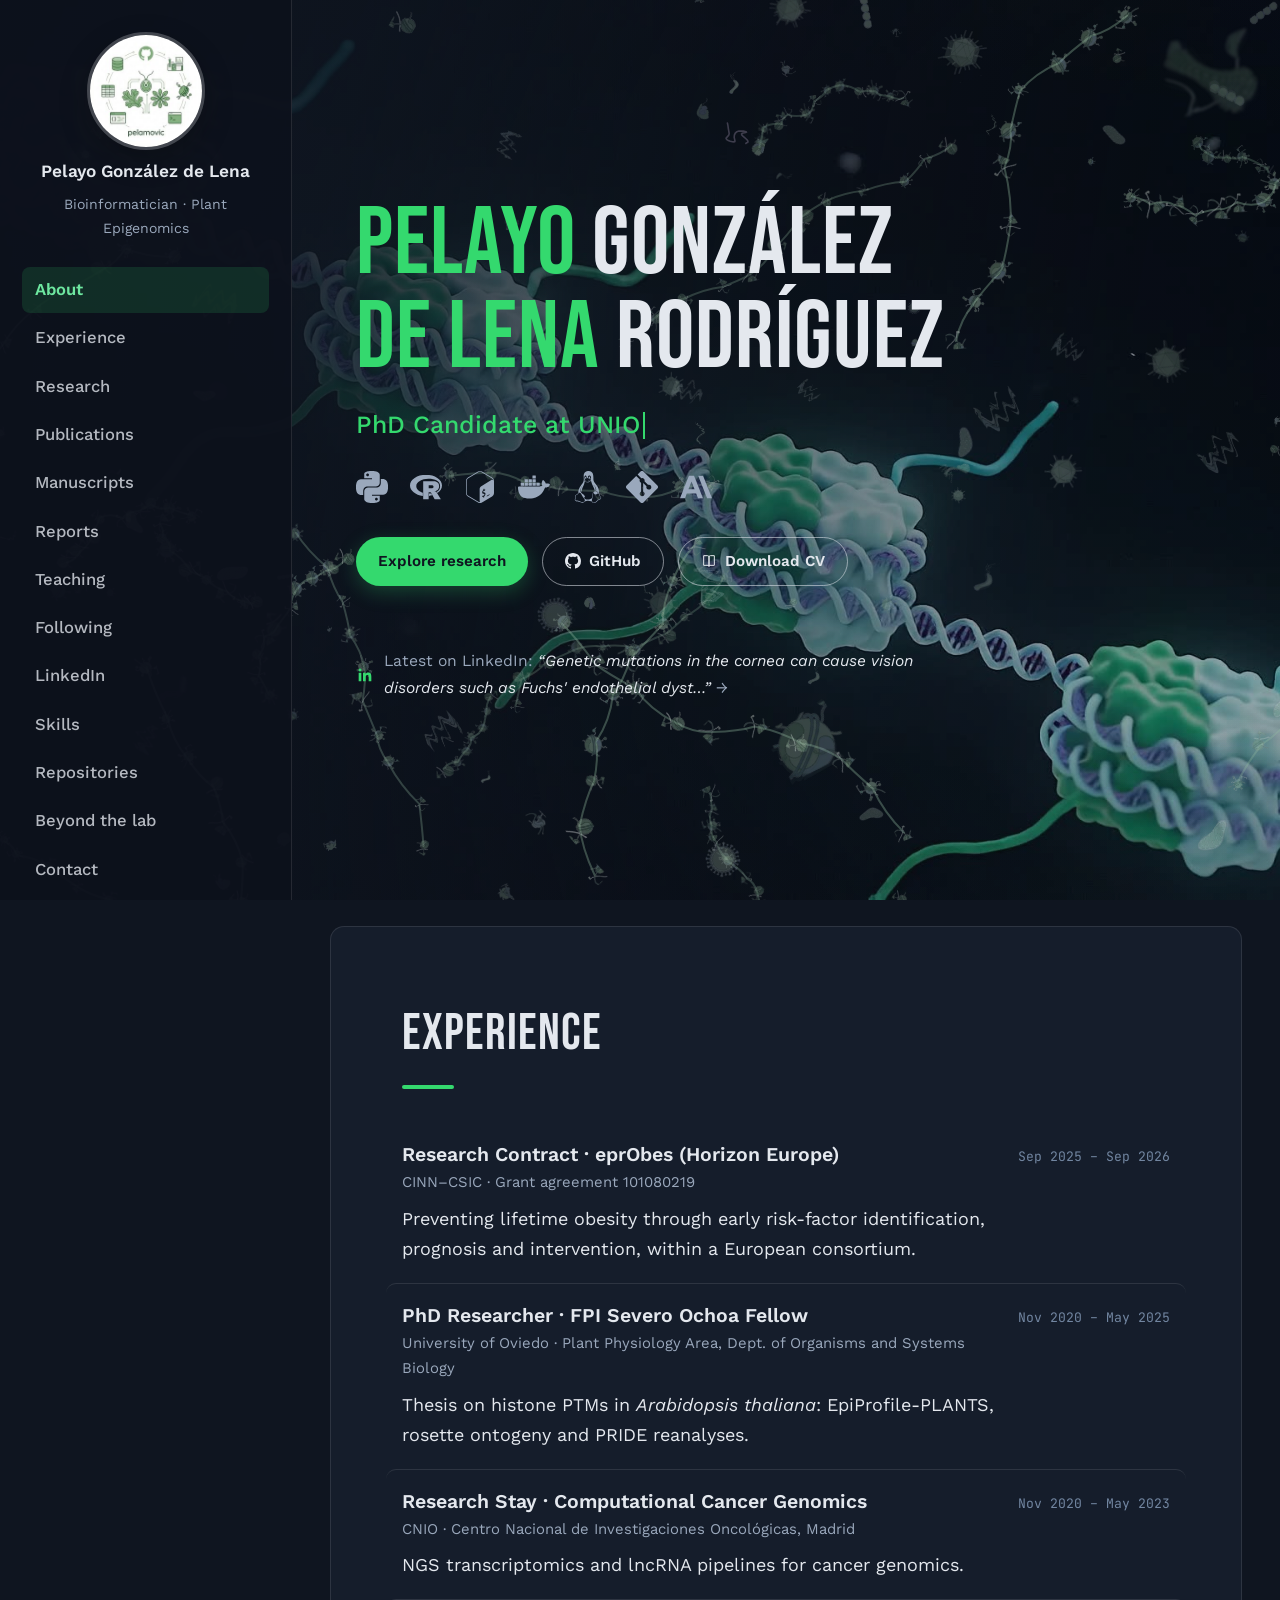
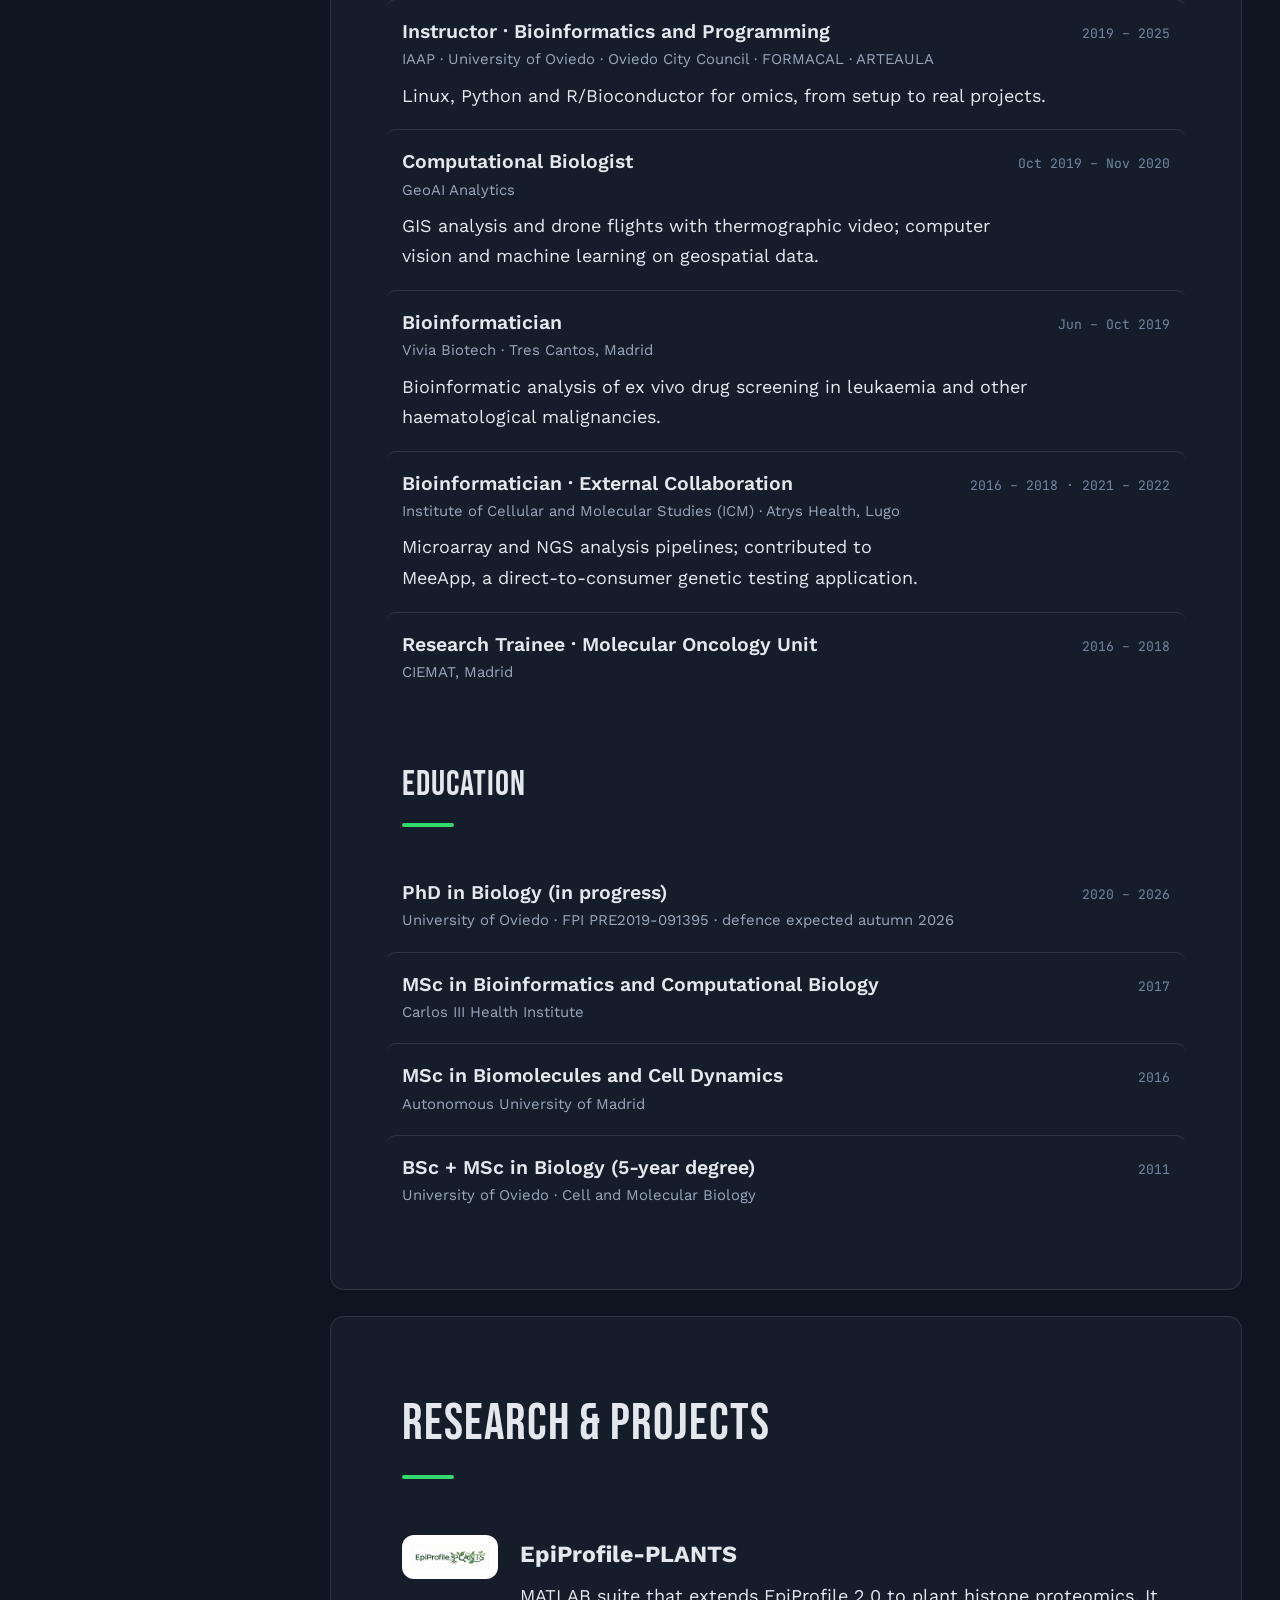
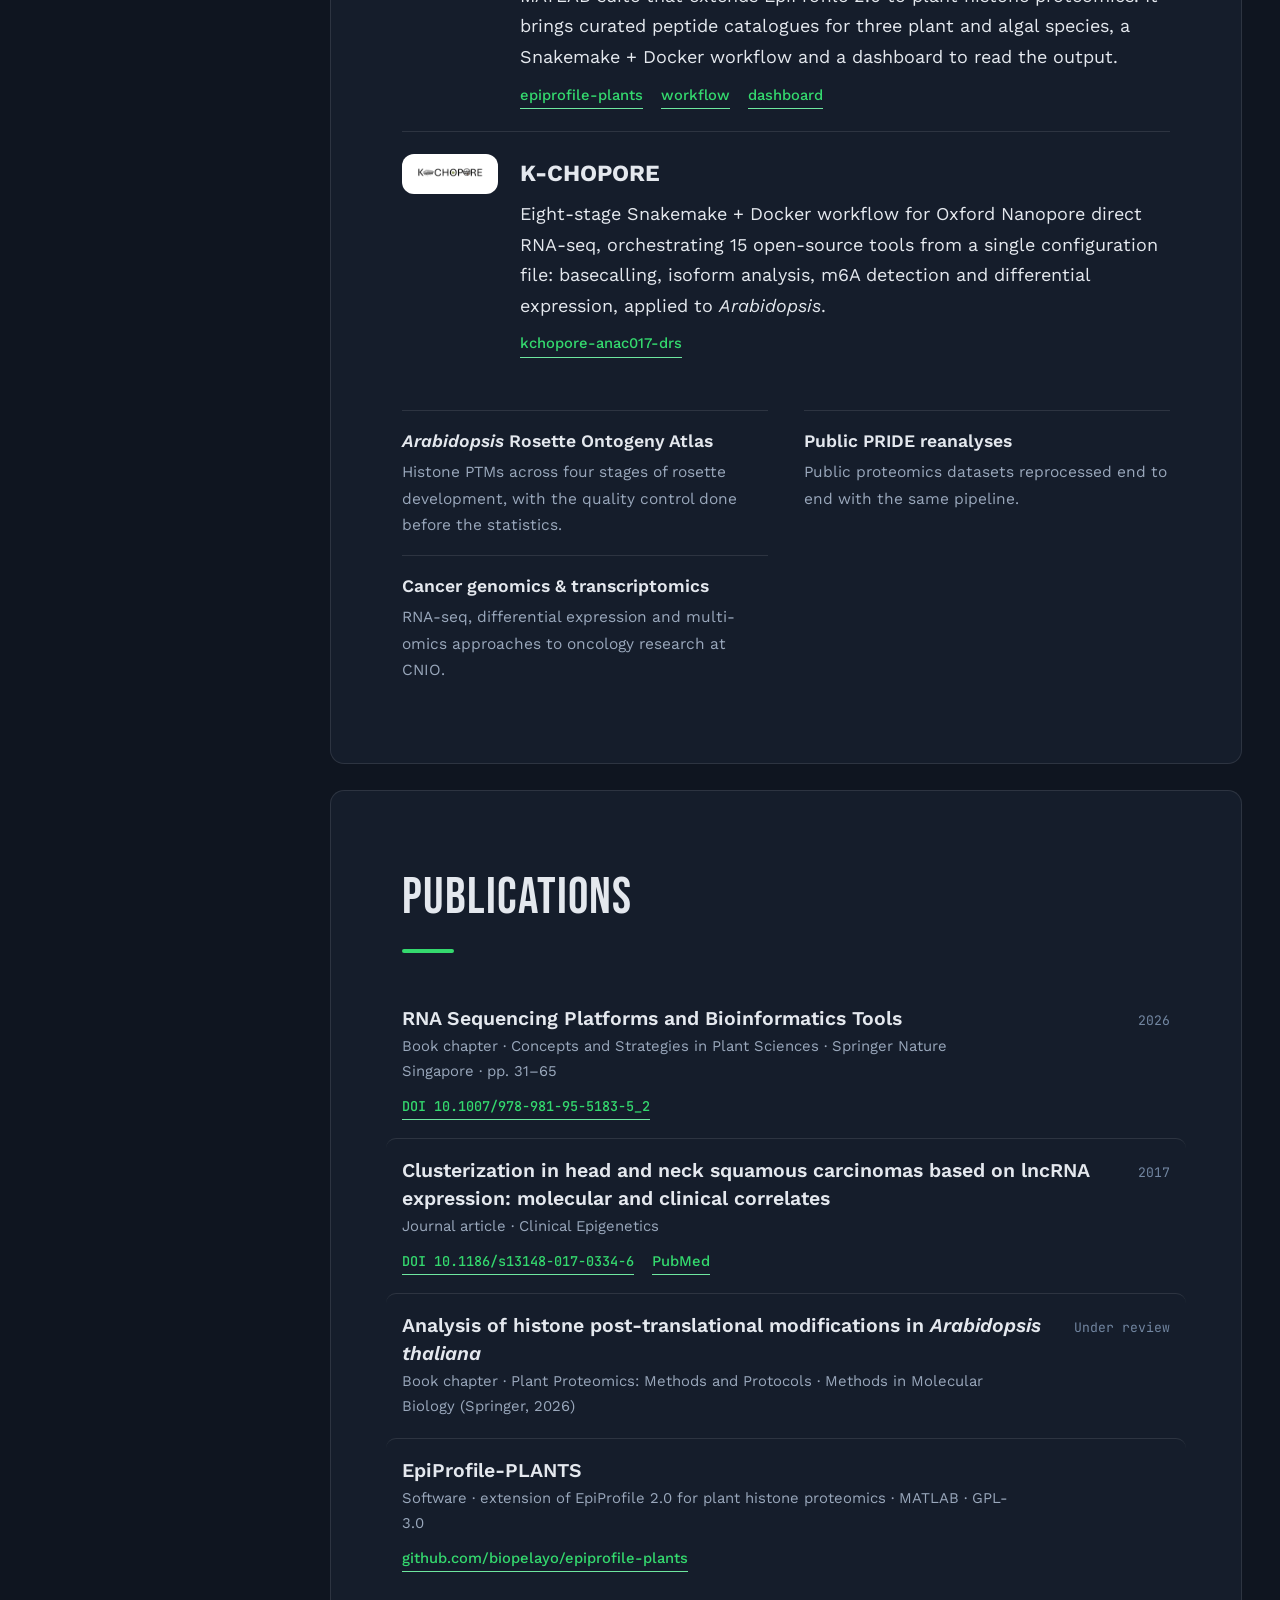
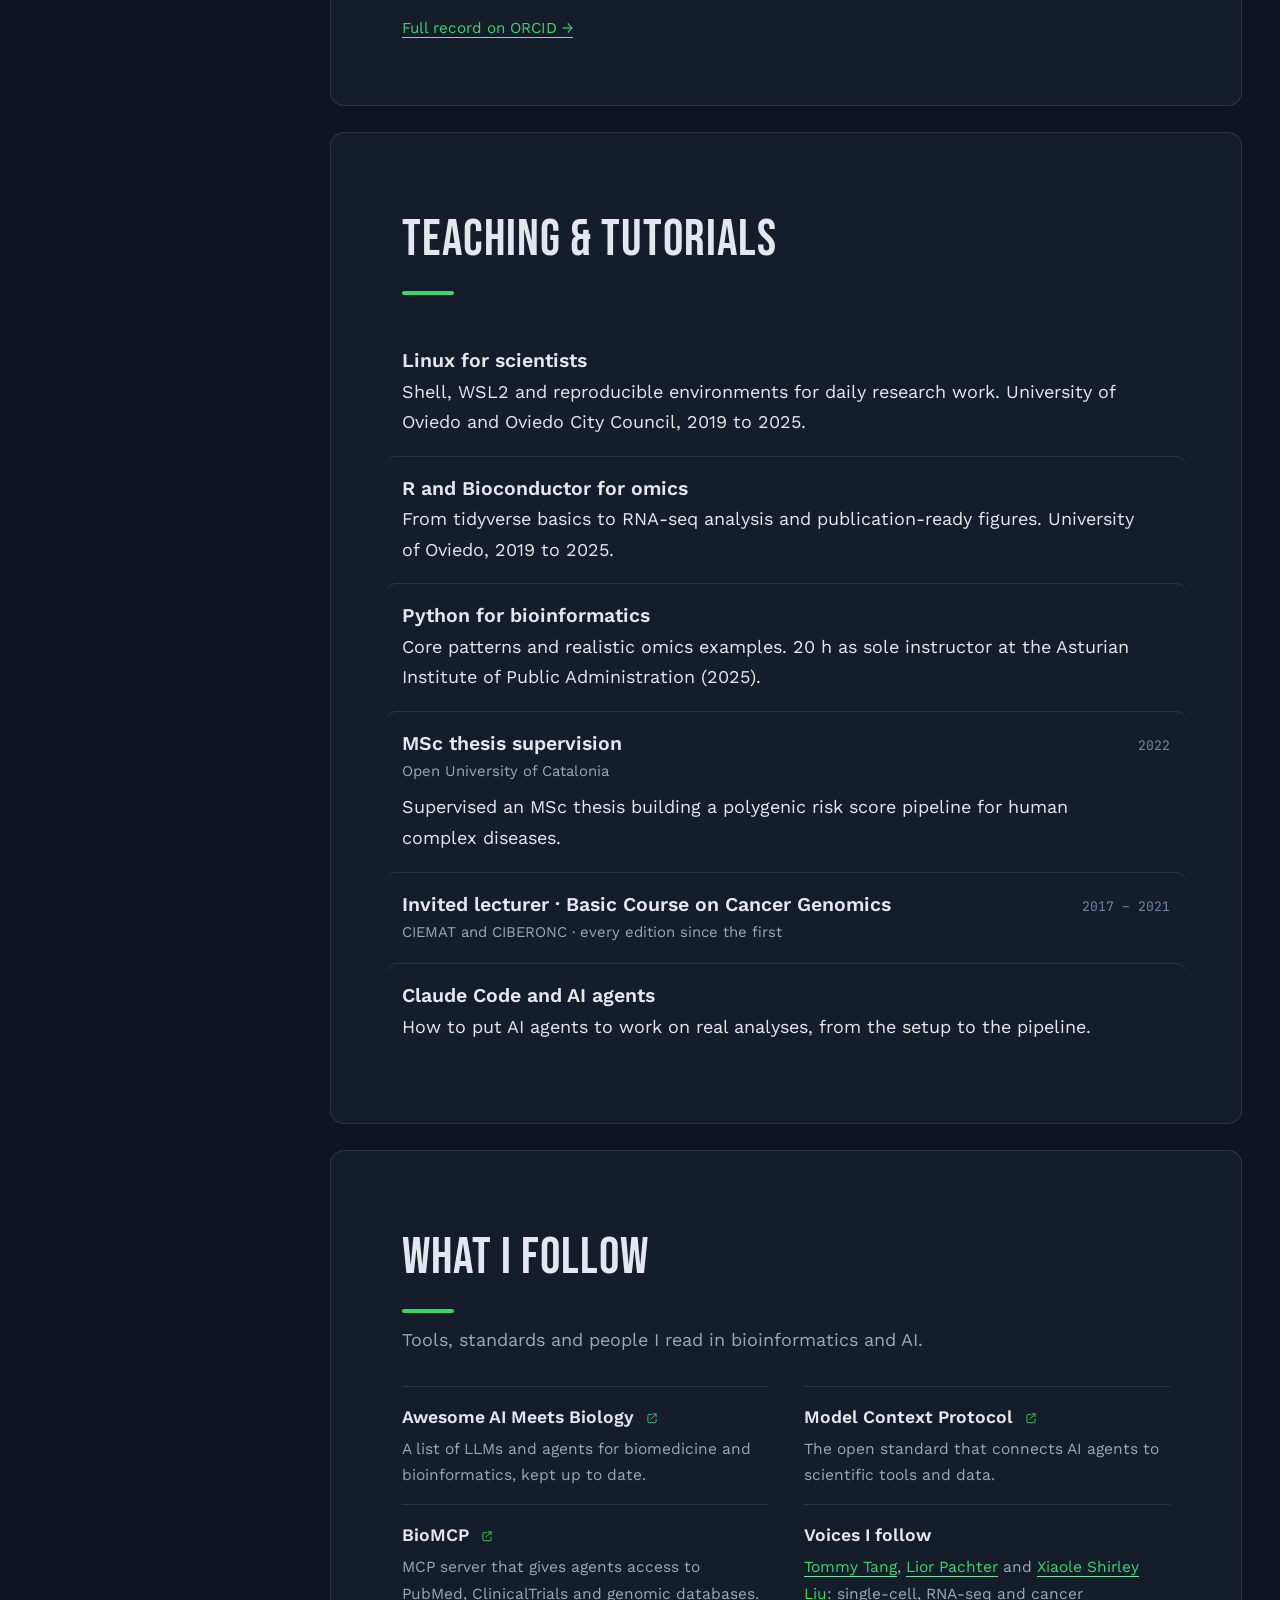
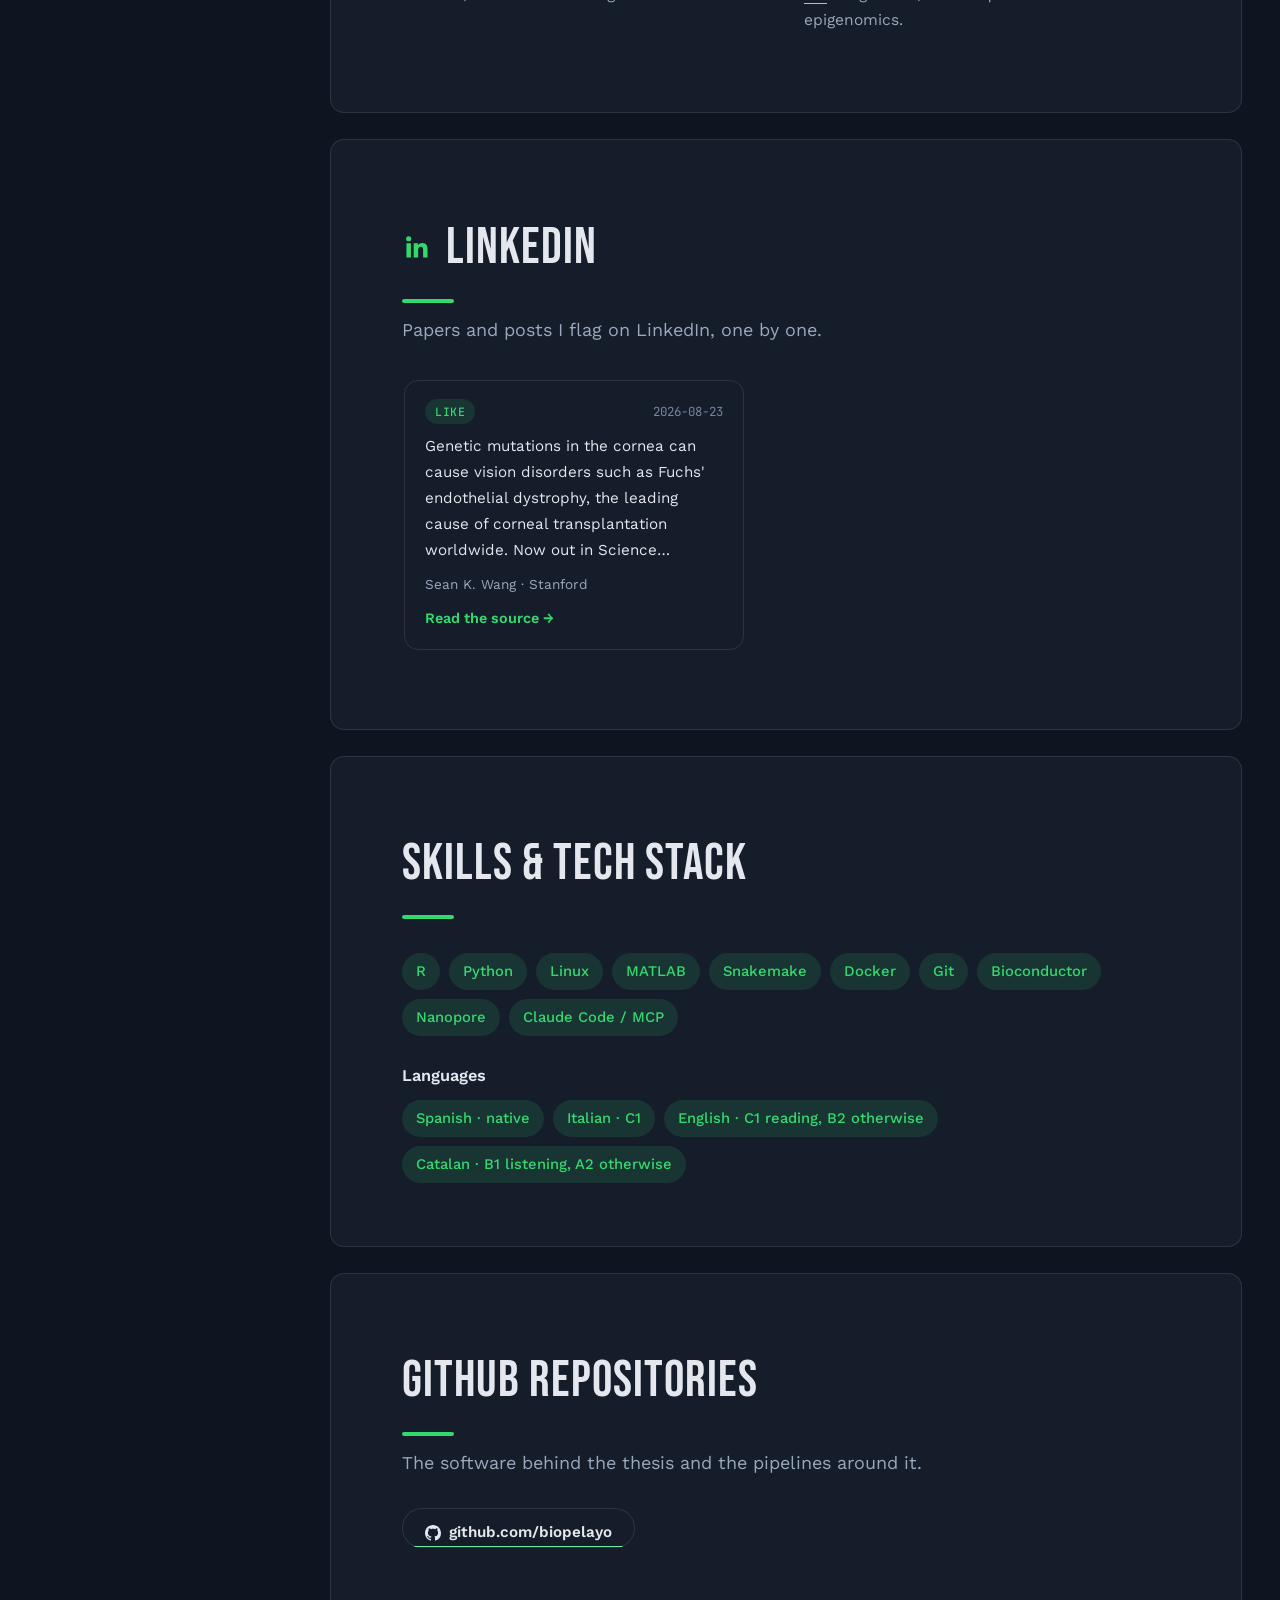
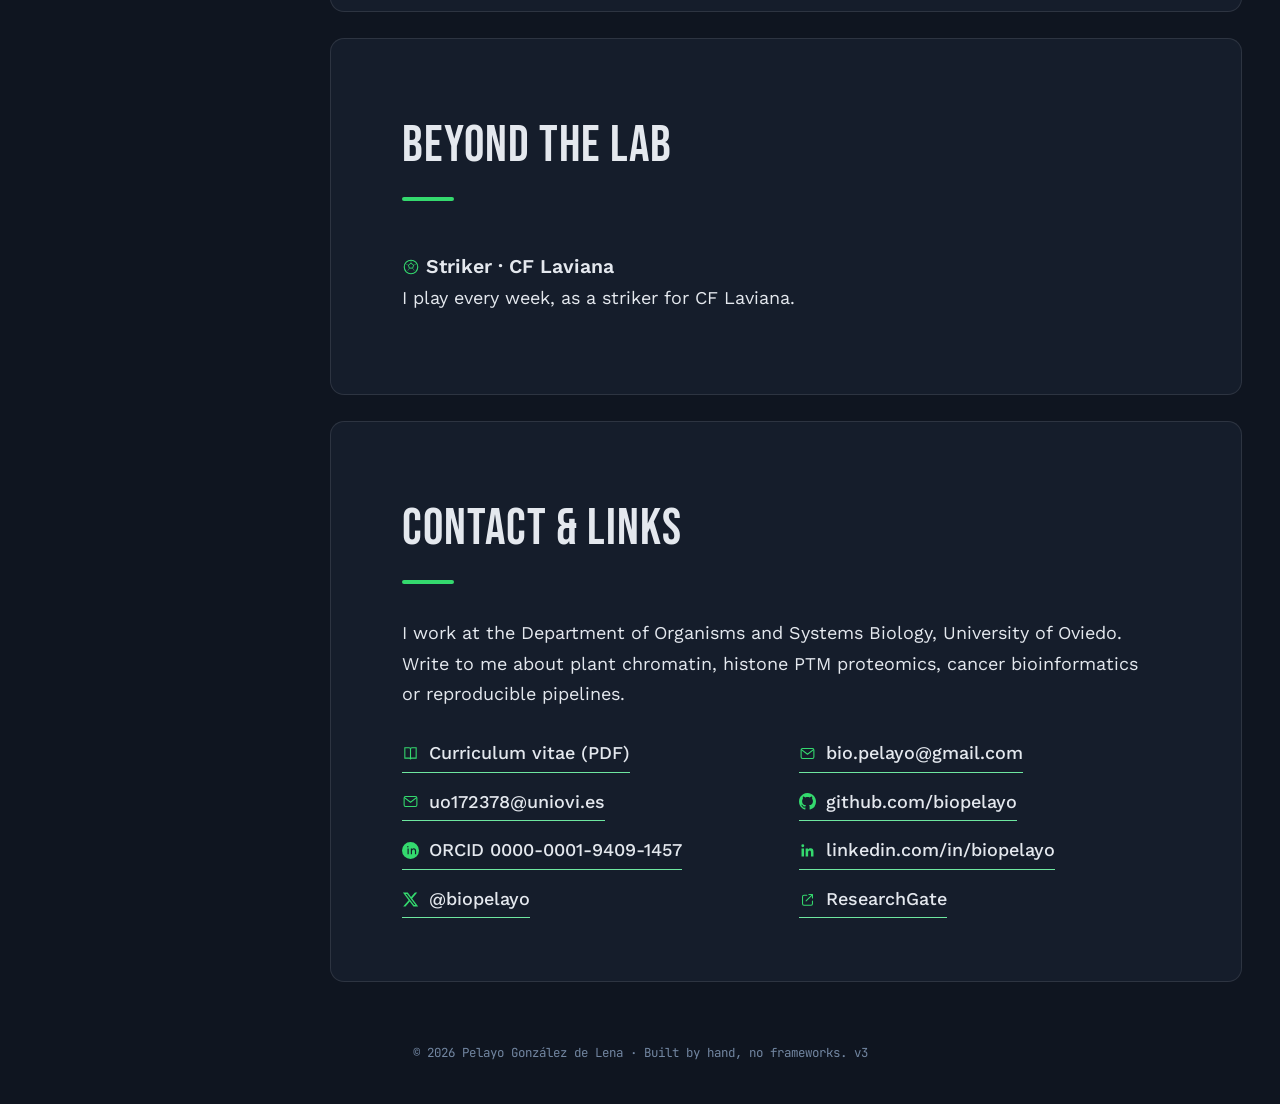
==== commit 65b587c1: "v3: manuscritos, informes, y fuera lo caducado Equipo al dia: CF Laviana, y sin las cifras de la tem" ====
--- a/index.html
+++ b/index.html
@@ -234,6 +234,8 @@
       <a href="#experience" data-i18n="nav.experience">Experience</a>
       <a href="#research" data-i18n="nav.research">Research</a>
       <a href="#publications" data-i18n="nav.publications">Publications</a>
+      <a href="#manuscripts" data-i18n="nav.manuscripts">Manuscripts</a>
+      <a href="#reports" data-i18n="nav.reports">Reports</a>
       <a href="#teaching" data-i18n="nav.teaching">Teaching</a>
       <a href="#media" data-i18n="nav.media">Following</a>
       <a href="#linkedin" data-i18n="nav.linkedin" id="nav-linkedin" hidden>LinkedIn</a>
@@ -510,6 +512,24 @@
       </div>
     </section>
 
+    <!-- Manuscripts -->
+    <section id="manuscripts" class="section" hidden>
+      <div class="section-inner">
+        <h2 class="section-title" data-i18n="ms.title">Manuscripts</h2>
+        <p class="section-sub" data-i18n="ms.sub">Preprints and manuscripts under review, with their DOI.</p>
+        <div class="card-grid" id="ms-grid"></div>
+      </div>
+    </section>
+
+    <!-- Reports -->
+    <section id="reports" class="section" hidden>
+      <div class="section-inner">
+        <h2 class="section-title" data-i18n="rp.title">Reports</h2>
+        <p class="section-sub" data-i18n="rp.sub">Technical reports and audits from the pipelines: what was measured, and what held up.</p>
+        <div class="card-grid" id="rp-grid"></div>
+      </div>
+    </section>
+
     <!-- Teaching -->
     <section id="teaching" class="section">
       <div class="section-inner">
@@ -621,12 +641,12 @@
     <section id="repos" class="section">
       <div class="section-inner">
         <h2 class="section-title" data-i18n="repos.title">GitHub Repositories</h2>
-        <p class="section-sub" data-i18n="repos.sub">The software behind the thesis and the pipelines around it, loaded live from GitHub.</p>
-        <div class="repos-grid" id="repos-grid" aria-live="polite" aria-busy="true">
-          <p class="repos-loading" id="repos-loading" data-i18n="repos.loading">Loading repositories…</p>
-          <noscript><p class="repos-loading">This list needs JavaScript. <a href="https://github.com/biopelayo?tab=repositories">See the repositories on GitHub</a>.</p></noscript>
-        </div>
-        <p class="section-foot"><a href="https://github.com/biopelayo?tab=repositories" target="_blank" rel="noopener noreferrer" data-i18n="repos.all">All repositories on GitHub →</a></p>
+        <p class="section-sub" data-i18n="repos.sub">The software behind the thesis and the pipelines around it.</p>
+        <p class="link-row">
+          <a class="btn btn-ghost" href="https://github.com/biopelayo" target="_blank" rel="noopener noreferrer">
+            <svg class="btn-ico" aria-hidden="true"><use href="#ico-github"/></svg><span data-i18n="repos.all">github.com/biopelayo</span>
+          </a>
+        </p>
       </div>
     </section>
 
@@ -637,18 +657,11 @@
 
         <article class="resume-item">
           <div class="resume-main">
-            <h3><svg class="h3-ico" aria-hidden="true"><use href="#ico-soccer"/></svg> <span data-i18n="beyond.f.t">Striker · Liga Asterov</span></h3>
+            <h3><svg class="h3-ico" aria-hidden="true"><use href="#ico-soccer"/></svg> <span data-i18n="beyond.f.t">Striker · CF Laviana</span></h3>
             <p data-i18n="beyond.f.d">
-              I play every week. Striker for San Claudio (Liga Asterov): 20 goals in
-              21 matches, 9th top scorer of the First Division. Copa Asterov 2026 with Laviana CF:
-              2 goals in 4 matches.
+              I play every week, as a striker for CF Laviana.
             </p>
-            <p class="link-row">
-              <a href="https://biopelayo.github.io/asterov-dashboard/" target="_blank" rel="noopener noreferrer" data-i18n="beyond.f.dash">Interactive dashboard</a>
-              <a href="https://cdasterov.es/es/team/15612878" target="_blank" rel="noopener noreferrer" data-i18n="beyond.f.team">Team page</a>
-            </p>
-          </div>
-          <span class="resume-when">2025/26</span>
+          </div>
         </article>
 
       </div>
@@ -679,7 +692,7 @@
   </main>
 
     <footer class="footer">
-      <p>&copy; <span id="year">2026</span> Pelayo González de Lena · <span data-i18n="footer.line">Built by hand, no frameworks. v2</span></p>
+      <p>&copy; <span id="year">2026</span> Pelayo González de Lena · <span data-i18n="footer.line">Built by hand, no frameworks. v3</span></p>
     </footer>
 
   <script src="js/chromatin-bg.js?v=20260903" defer></script>
--- a/css/styles.css
+++ b/css/styles.css
@@ -570,6 +570,18 @@
   color: var(--hero-text);
 }
 .btn-line:hover { border-color: var(--accent-strong); color: var(--accent-strong); }
+/* Como btn-line, pero dentro de una seccion: ahi el color viene del tema y no
+   del hero, que siempre es oscuro. */
+.btn-ghost {
+  border: 1px solid var(--line);
+  color: var(--text);
+  background: transparent;
+}
+.btn-ghost:hover {
+  border-color: var(--accent);
+  color: var(--accent);
+  background: var(--hover-ground);
+}
 
 /* 8. RESUME ITEMS ------------------------------------------- */
 .resume-item {
@@ -880,6 +892,46 @@
   color: var(--dim);
 }
 
+/* 12b. TARJETAS DE MANUSCRITOS E INFORMES --------------------- */
+.card-grid {
+  display: grid;
+  grid-template-columns: repeat(auto-fill, minmax(320px, 1fr));
+  gap: 18px;
+  margin-top: 22px;
+}
+.info-card {
+  padding: 20px 22px;
+  border: 1px solid var(--line);
+  border-radius: var(--radius);
+  background: var(--surface-solid);
+}
+.info-card-head {
+  display: flex;
+  align-items: center;
+  gap: 10px;
+  margin-bottom: 10px;
+}
+.info-badge {
+  font-family: var(--font-mono);
+  font-size: 0.72rem;
+  letter-spacing: 0.4px;
+  text-transform: uppercase;
+  padding: 3px 9px;
+  border-radius: 999px;
+  background: var(--accent-soft);
+  color: var(--accent);
+}
+.info-date { font-size: 0.78rem; color: var(--dim); }
+.info-title {
+  font-size: 1.12rem;
+  font-weight: 600;
+  line-height: 1.4;
+  margin-bottom: 6px;
+}
+.info-meta { color: var(--muted); font-size: 0.92rem; margin-bottom: 8px; }
+.info-summary { font-size: 0.97rem; margin-bottom: 12px; }
+.info-card .link-row { margin: 0; }
+
 /* 13b. REALCE AL PASAR --------------------------------------- */
 /* La entrada bajo el cursor se aviva: el secundario sube al color principal,
    el puesto se pone verde y el bloque coge fondo propio. Asi la linea que
@@ -891,6 +943,7 @@
 .resume-item h3,
 .project-card,
 .repo-card,
+.info-card,
 .li-card {
   transition: color 0.22s ease, background-color 0.22s ease,
               border-color 0.22s ease, transform 0.22s ease;
@@ -939,6 +992,7 @@
 
 .project-card:hover,
 .repo-card:hover,
+.info-card:hover,
 .li-card:hover {
   transform: translateY(-2px);
 }
@@ -995,7 +1049,7 @@
   .resume-item { flex-direction: column; gap: 4px; }
   .resume-when { padding-top: 0; order: -1; }
   .project-list { grid-template-columns: 1fr; }
-  .repos-grid { grid-template-columns: 1fr; }
+  .repos-grid, .card-grid { grid-template-columns: 1fr; }
   .flagship { flex-direction: column; }
 }
 
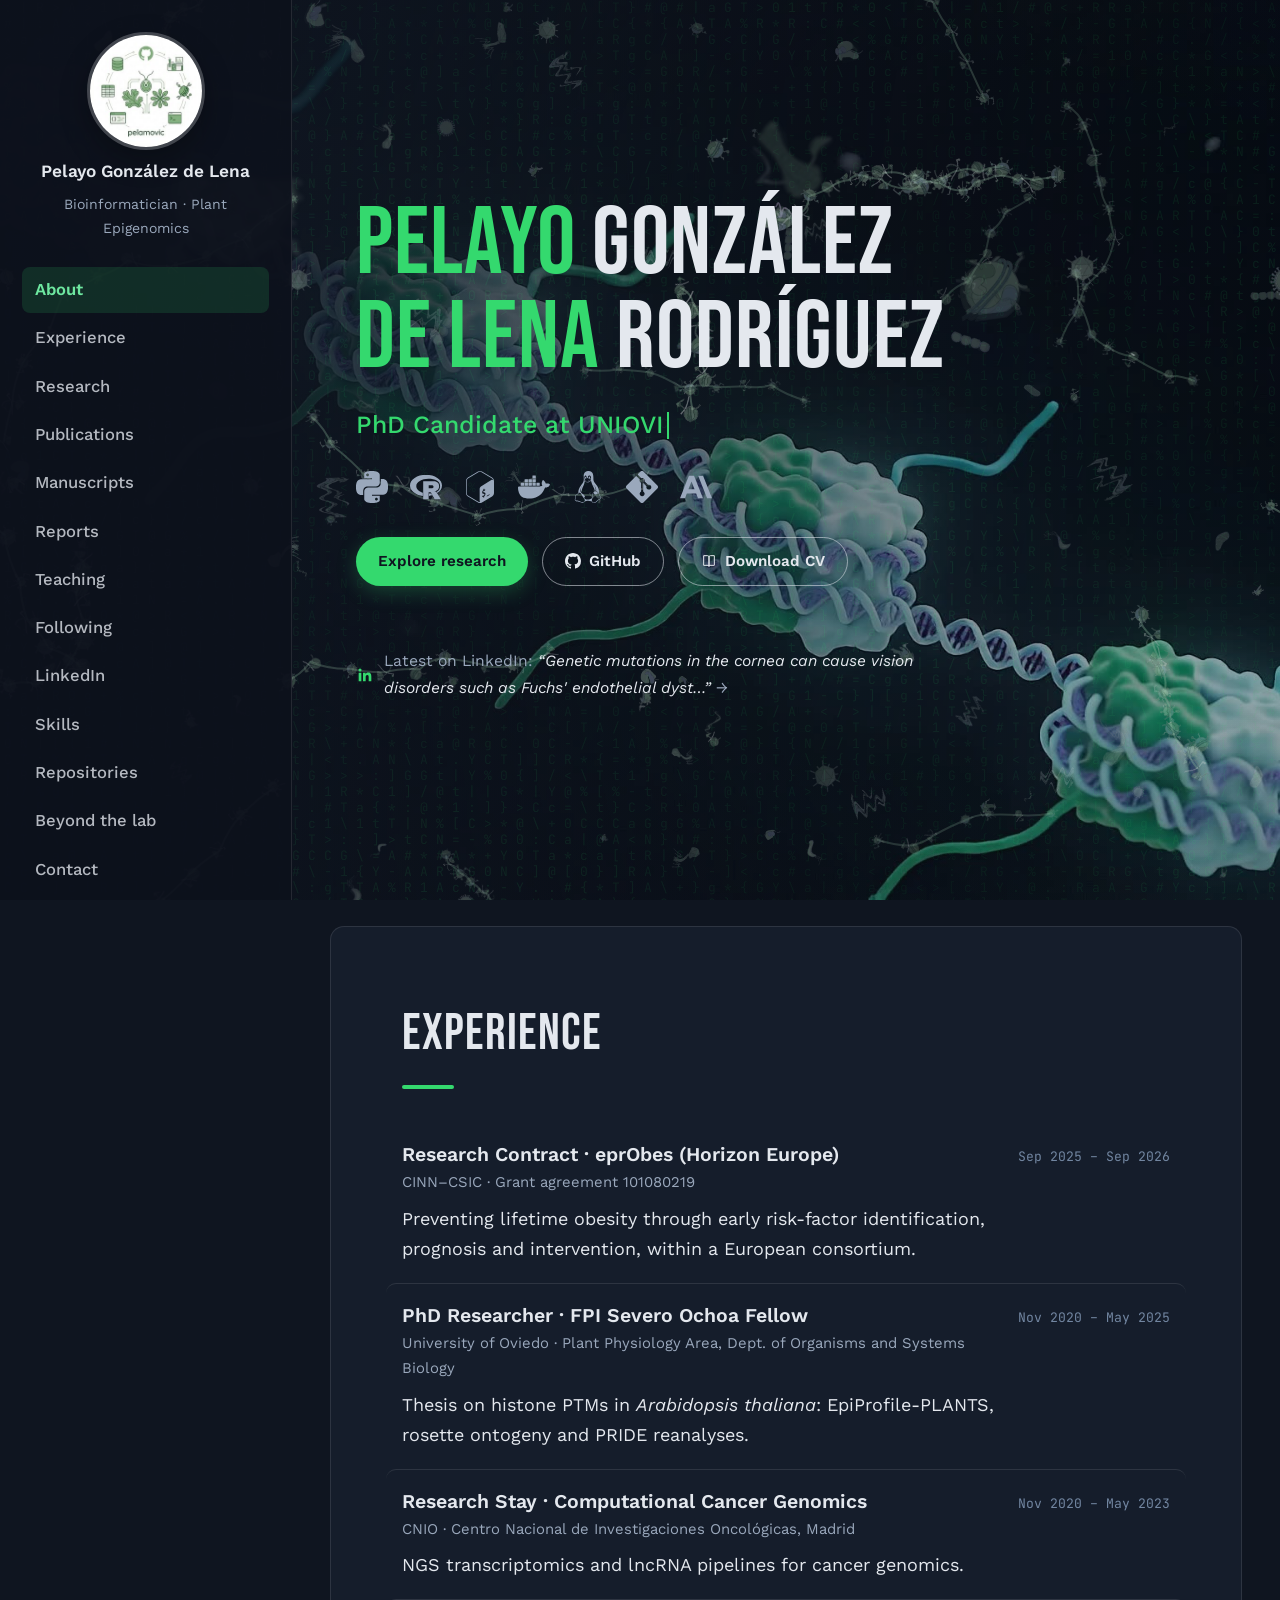
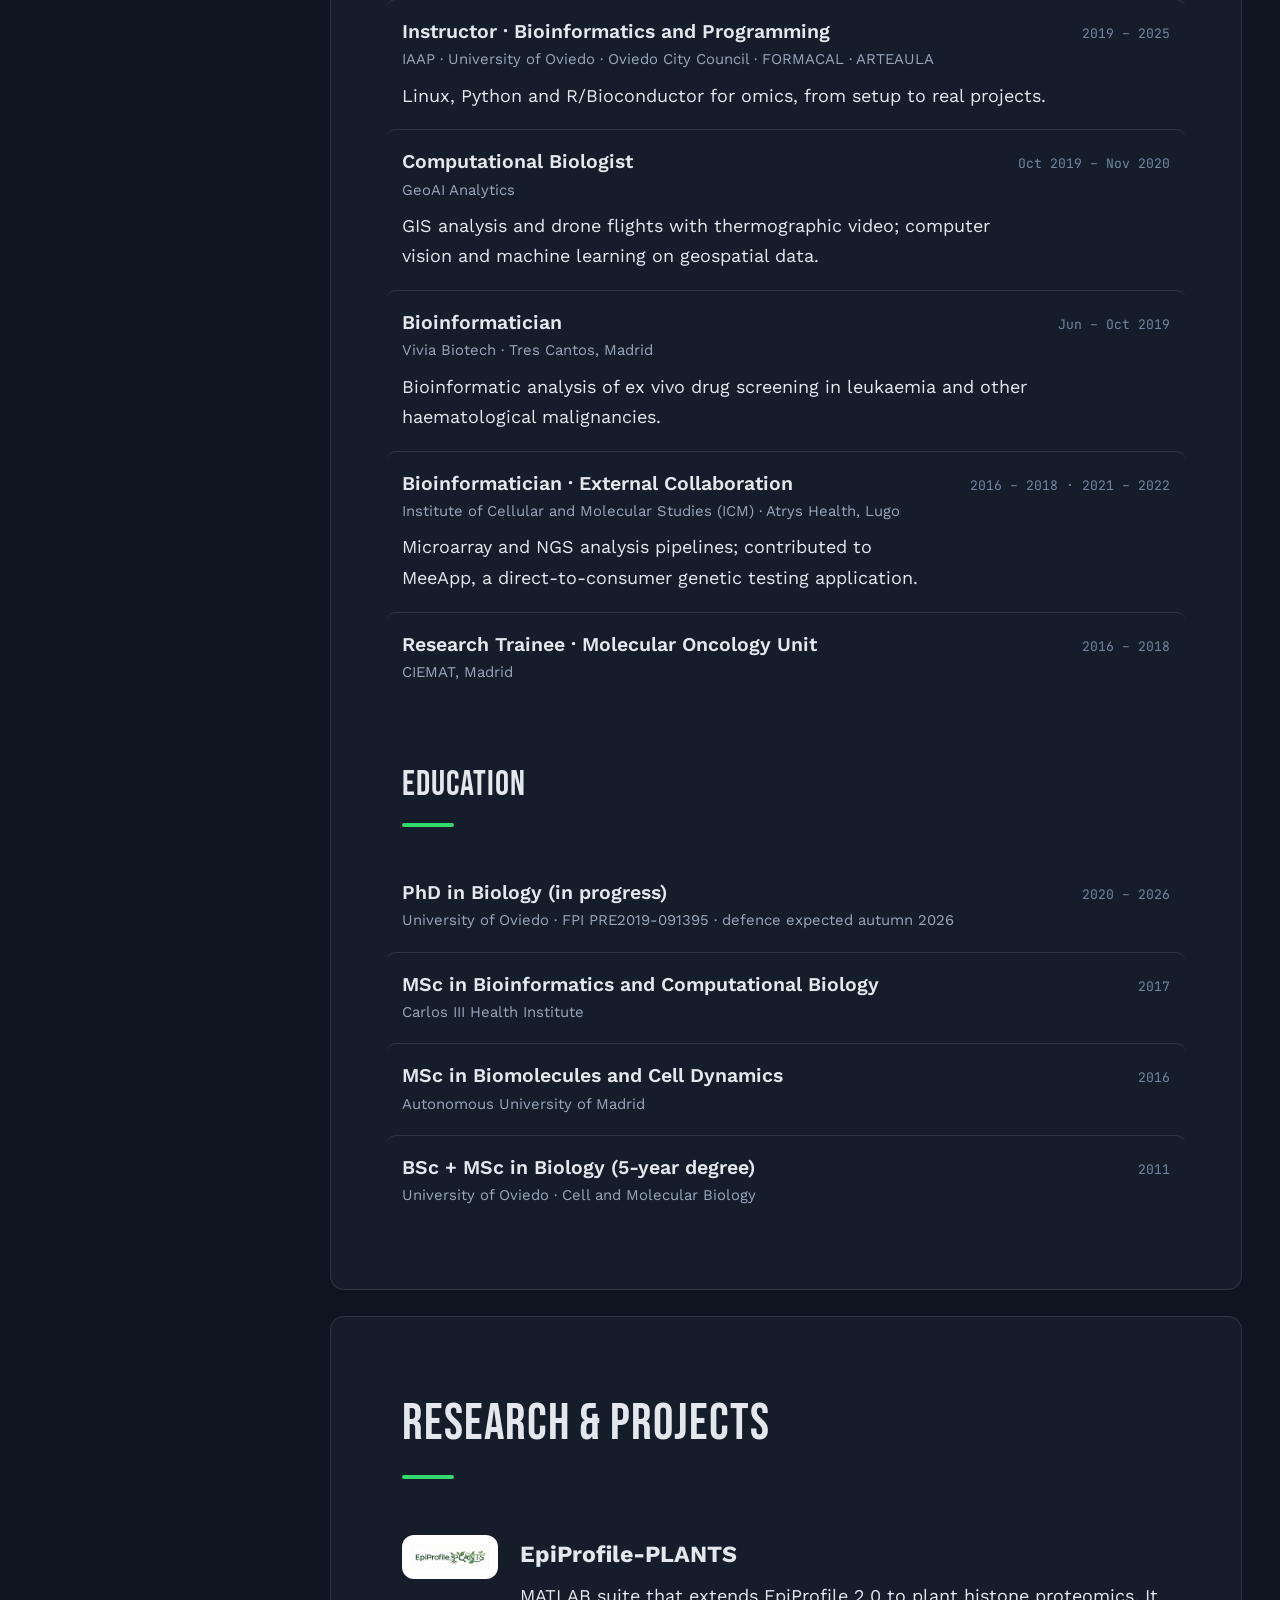
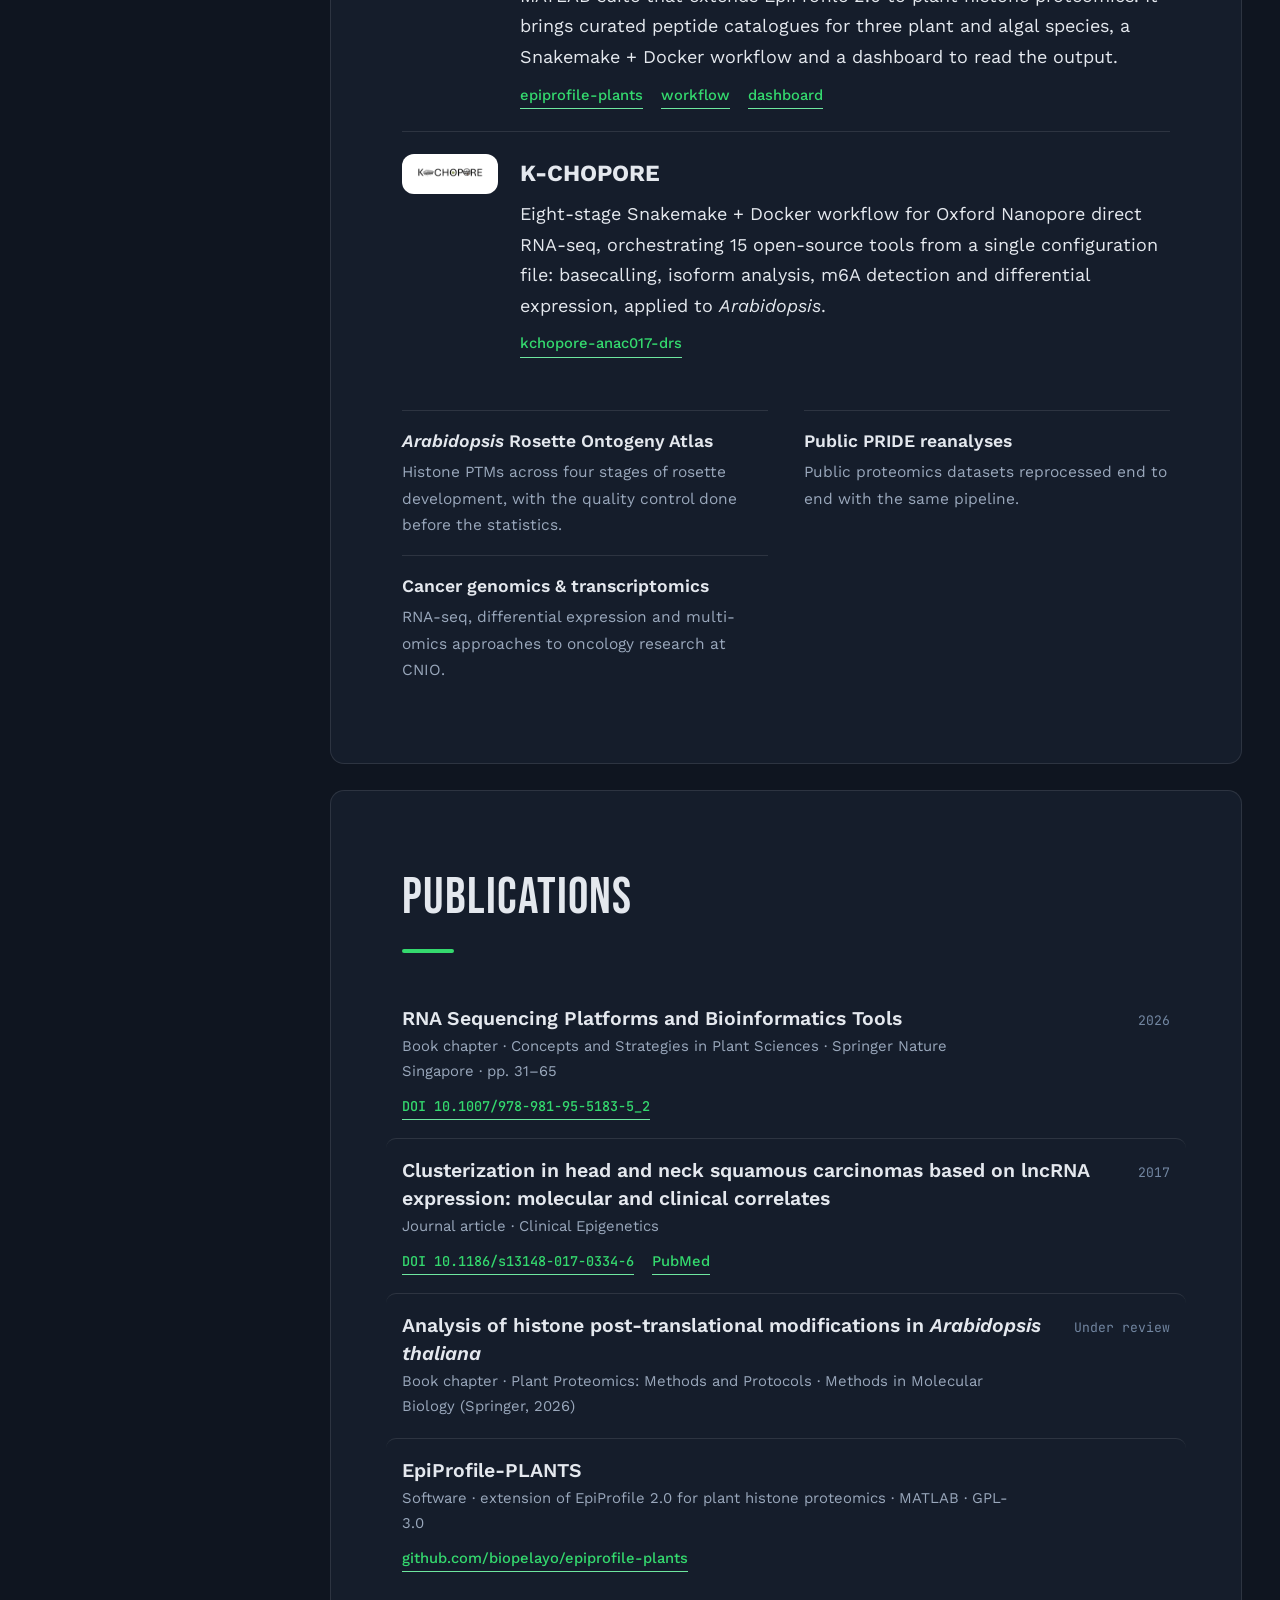
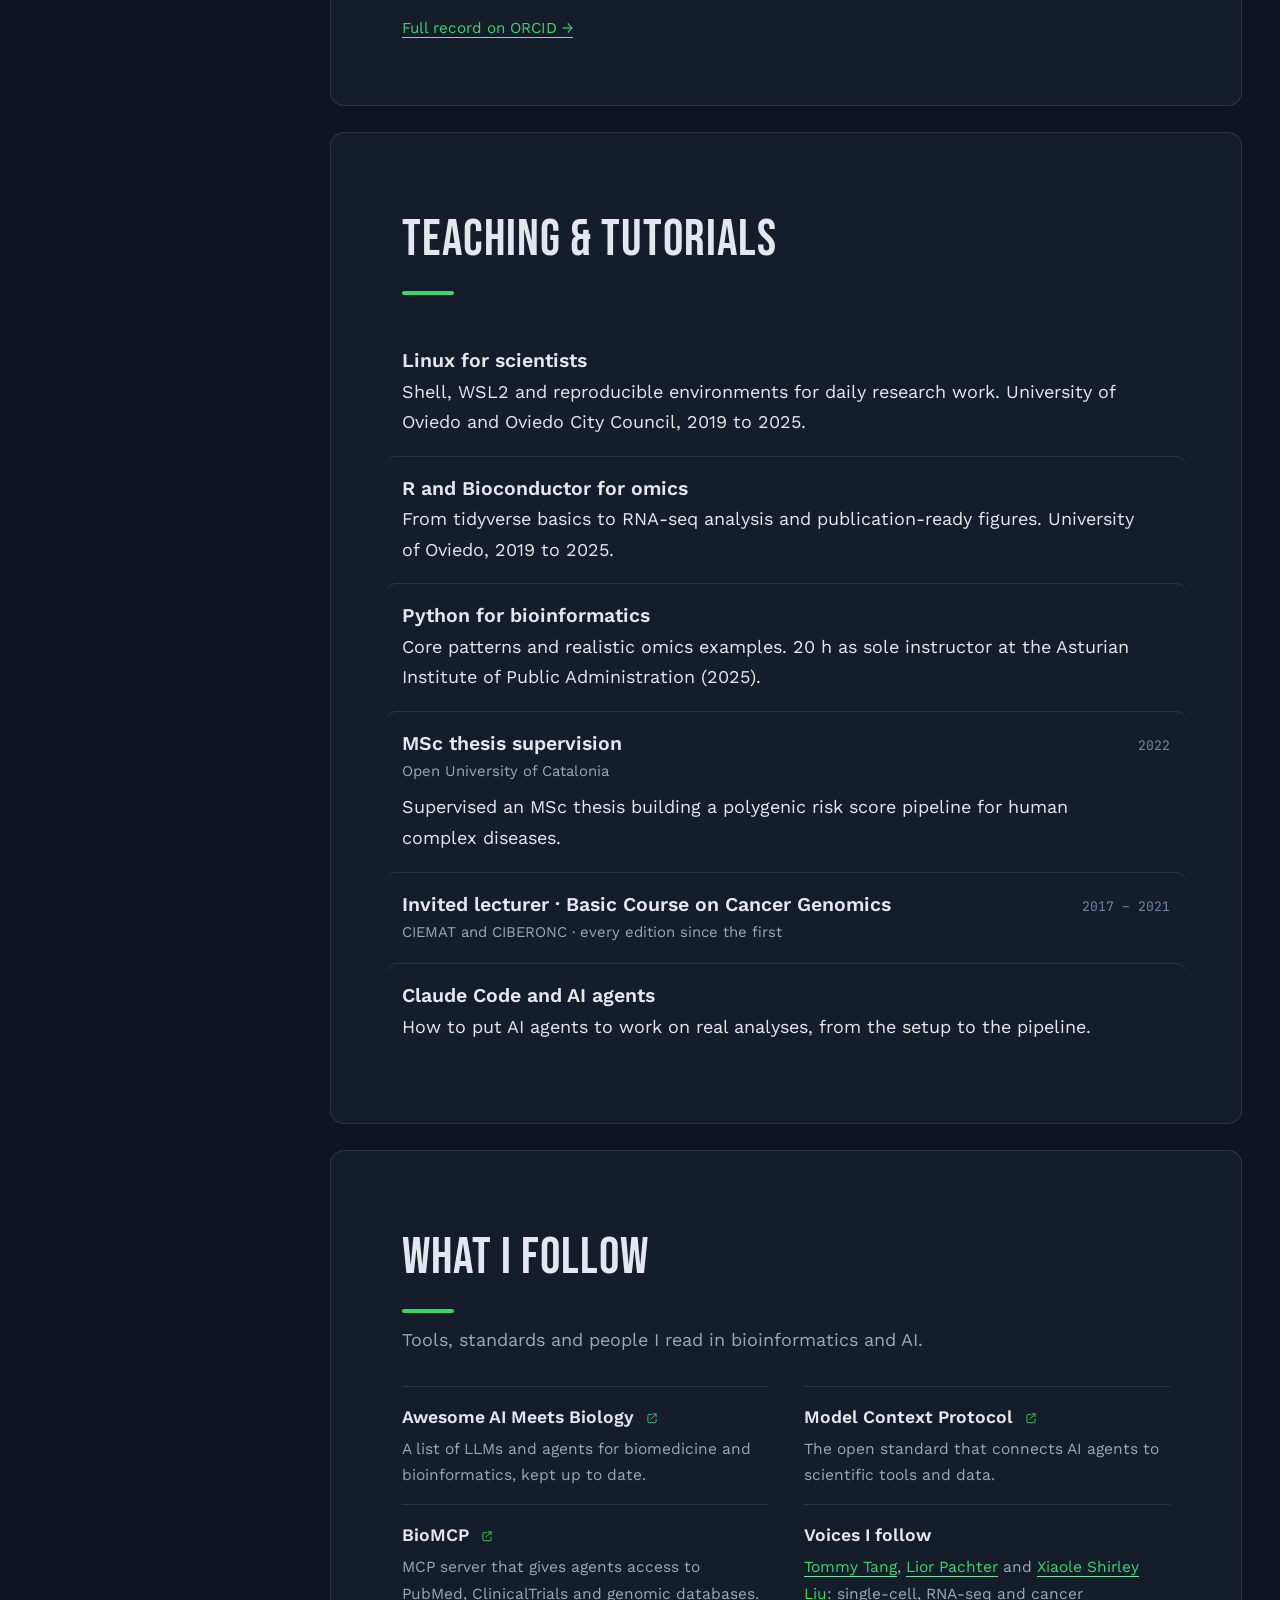
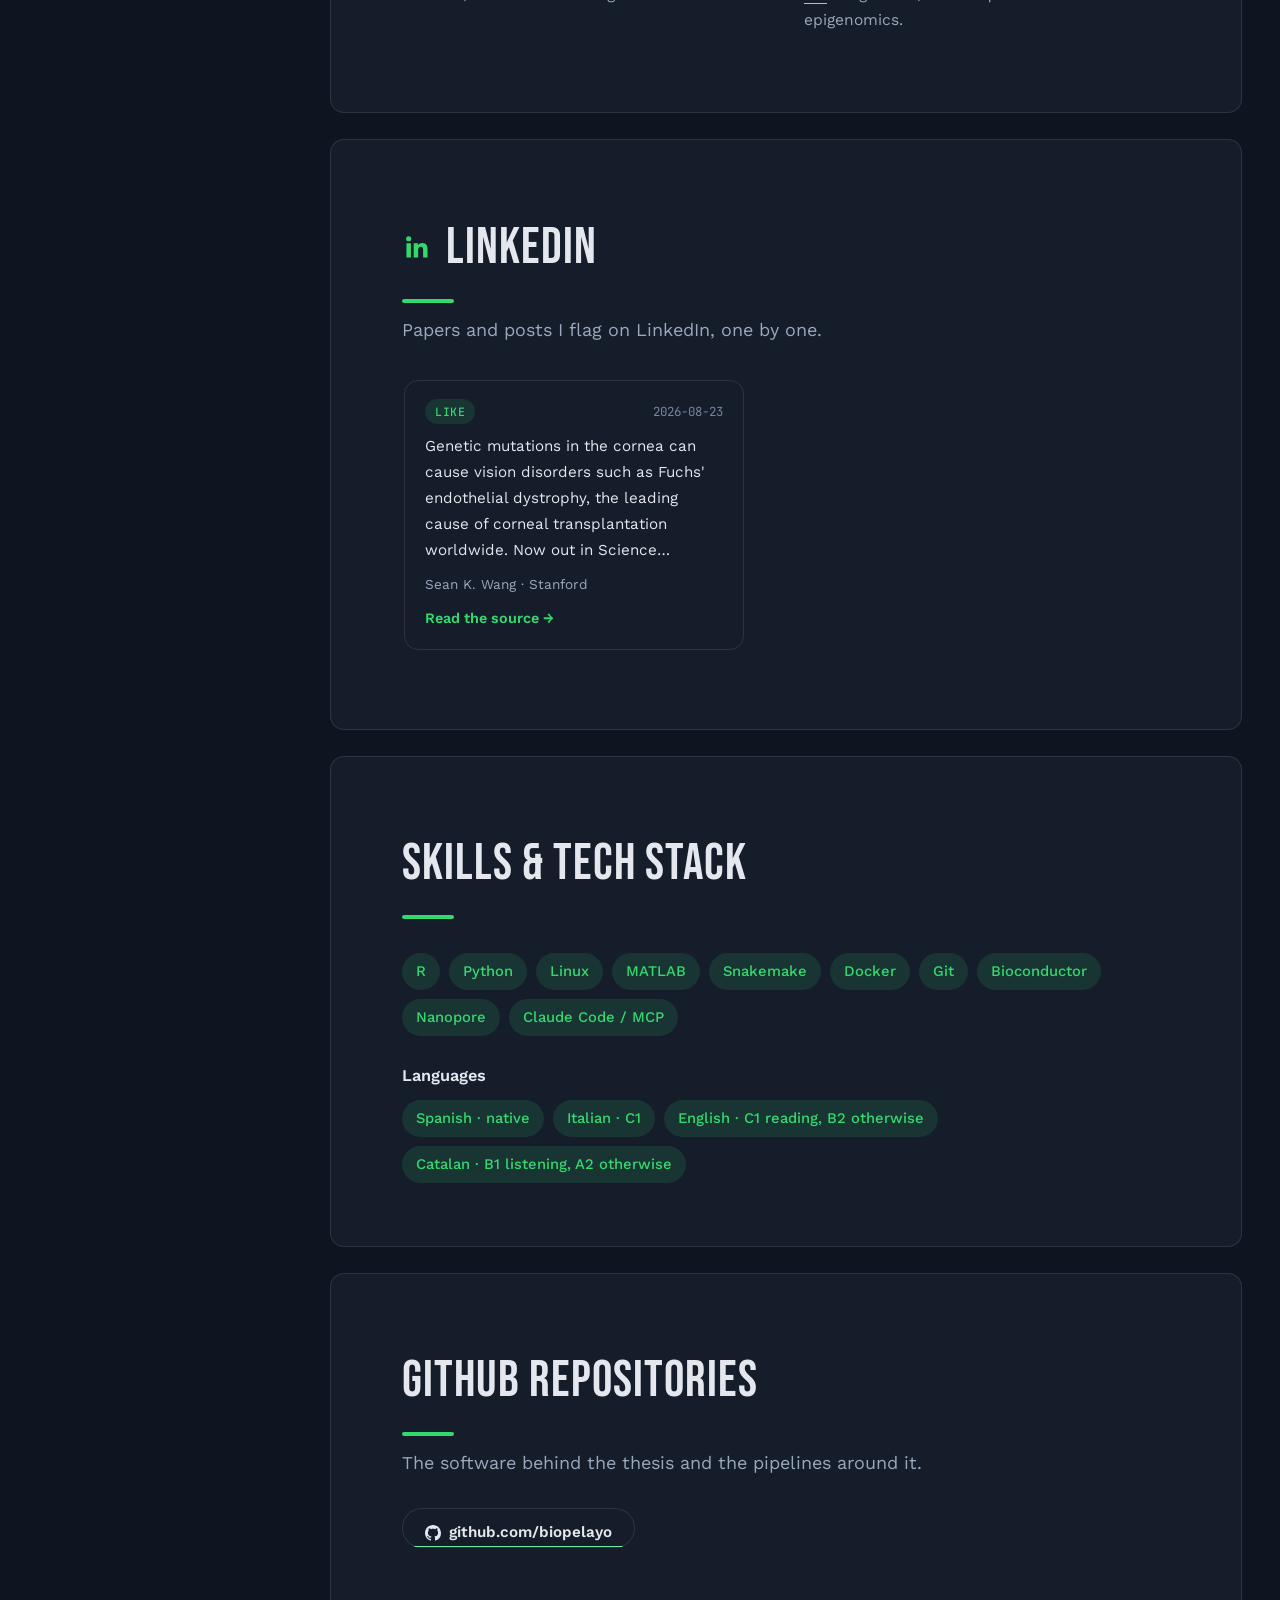
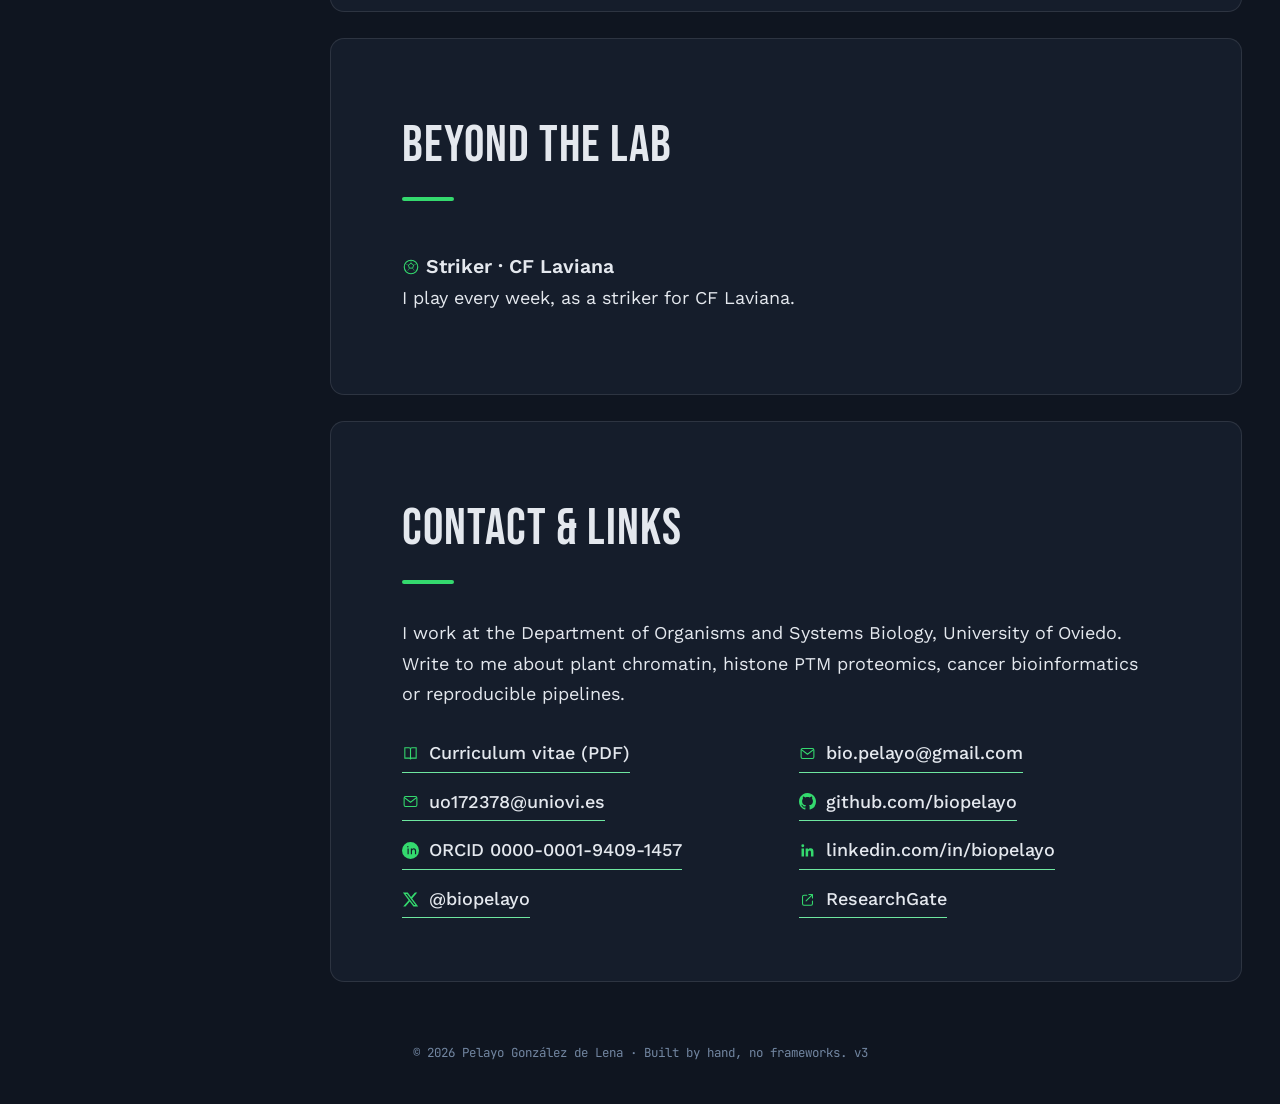
==== commit 41f85e56: "Fondo de letras animado (glyph field) que responde al raton y al clic Co-Authored-By: Claude Opus 5." ====
--- a/index.html
+++ b/index.html
@@ -268,6 +268,7 @@
   <video id="cell-video" aria-hidden="true" muted loop playsinline
          preload="none" poster="video/cell-poster.jpg"></video>
   <div id="cell-scrim" aria-hidden="true"></div>
+  <canvas id="glyph-field" aria-hidden="true"></canvas>
   <canvas id="nucleosome-canvas" aria-hidden="true"></canvas>
 
   <main id="main">
@@ -695,6 +696,7 @@
       <p>&copy; <span id="year">2026</span> Pelayo González de Lena · <span data-i18n="footer.line">Built by hand, no frameworks. v3</span></p>
     </footer>
 
+  <script src="js/glyph-field.js?v=20261015" defer></script>
   <script src="js/chromatin-bg.js?v=20260903" defer></script>
   <script src="js/cell-video.js?v=20260903" defer></script>
   <script src="js/i18n-es.js?v=20260903" defer></script>
--- a/css/styles.css
+++ b/css/styles.css
@@ -155,6 +155,7 @@
 /* Dark: fixed behind the whole page. Light: absolute, caged inside the dark hero. */
 #cell-video,
 #cell-scrim,
+#glyph-field,
 #nucleosome-canvas {
   position: fixed;
   top: 0;
@@ -214,6 +215,9 @@
 /* Las piezas tambien bajan: en el hero son el motivo, aqui solo textura. */
 html.past-hero #nucleosome-canvas { opacity: 0.7; }
 #nucleosome-canvas { transition: opacity 0.8s ease; }
+/* Campo de letras: textura viva bajo las piezas; se ilumina con el raton. */
+html.past-hero #glyph-field { opacity: 0.6; }
+#glyph-field { transition: opacity 0.8s ease; }
 
 @media (prefers-reduced-motion: reduce) {
   /* Sin movimiento queda el poster, que es un fotograma del propio bucle. */
@@ -1069,7 +1073,7 @@
     --line: #cccccc;
   }
   body { background: #ffffff; color: #111111; font-size: 11pt; }
-  #cell-video, #cell-scrim, #nucleosome-canvas, .sidenav, .topbar, .nav-toggle-label, .skip-link,
+  #cell-video, #cell-scrim, #glyph-field, #nucleosome-canvas, .sidenav, .topbar, .nav-toggle-label, .skip-link,
   .hero-actions, .hero-stack, .typing-cursor, #repos, #linkedin,
   .hero-linkedin { display: none !important; }
   main { margin-left: 0; }
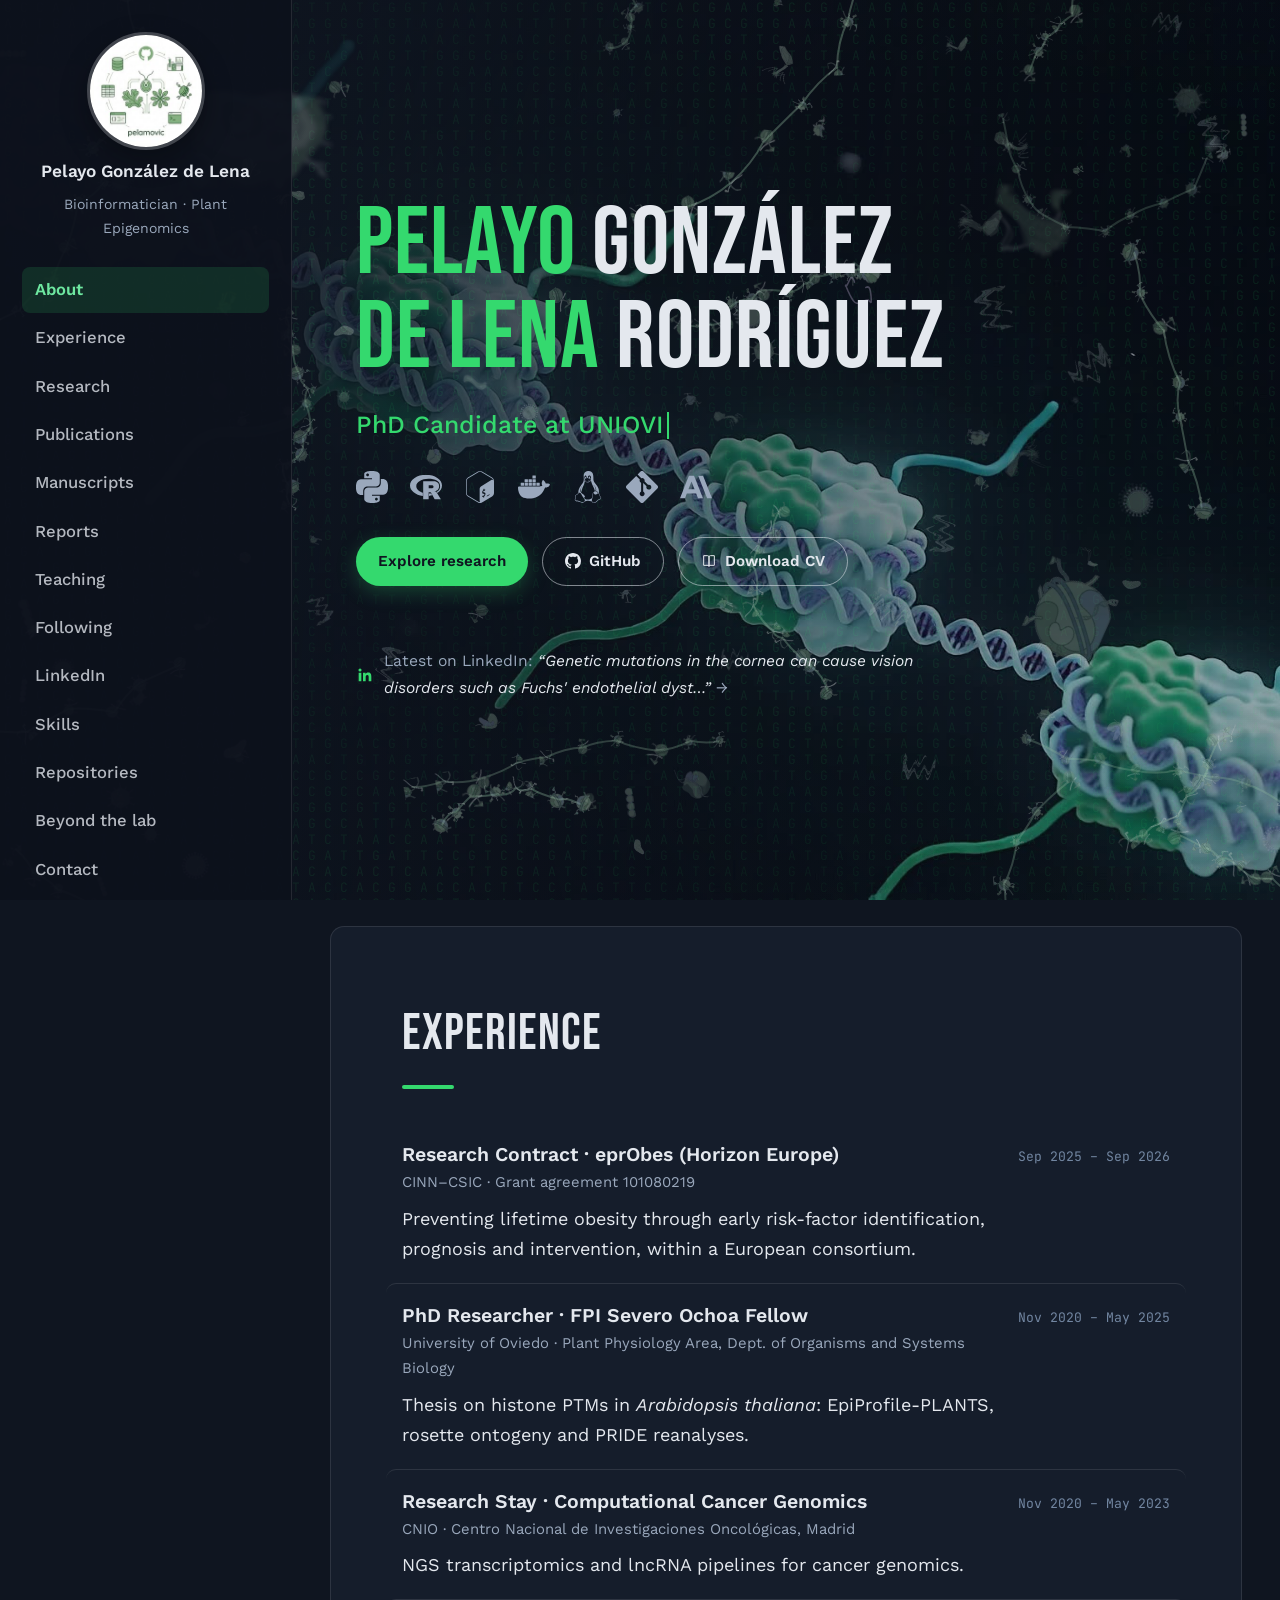
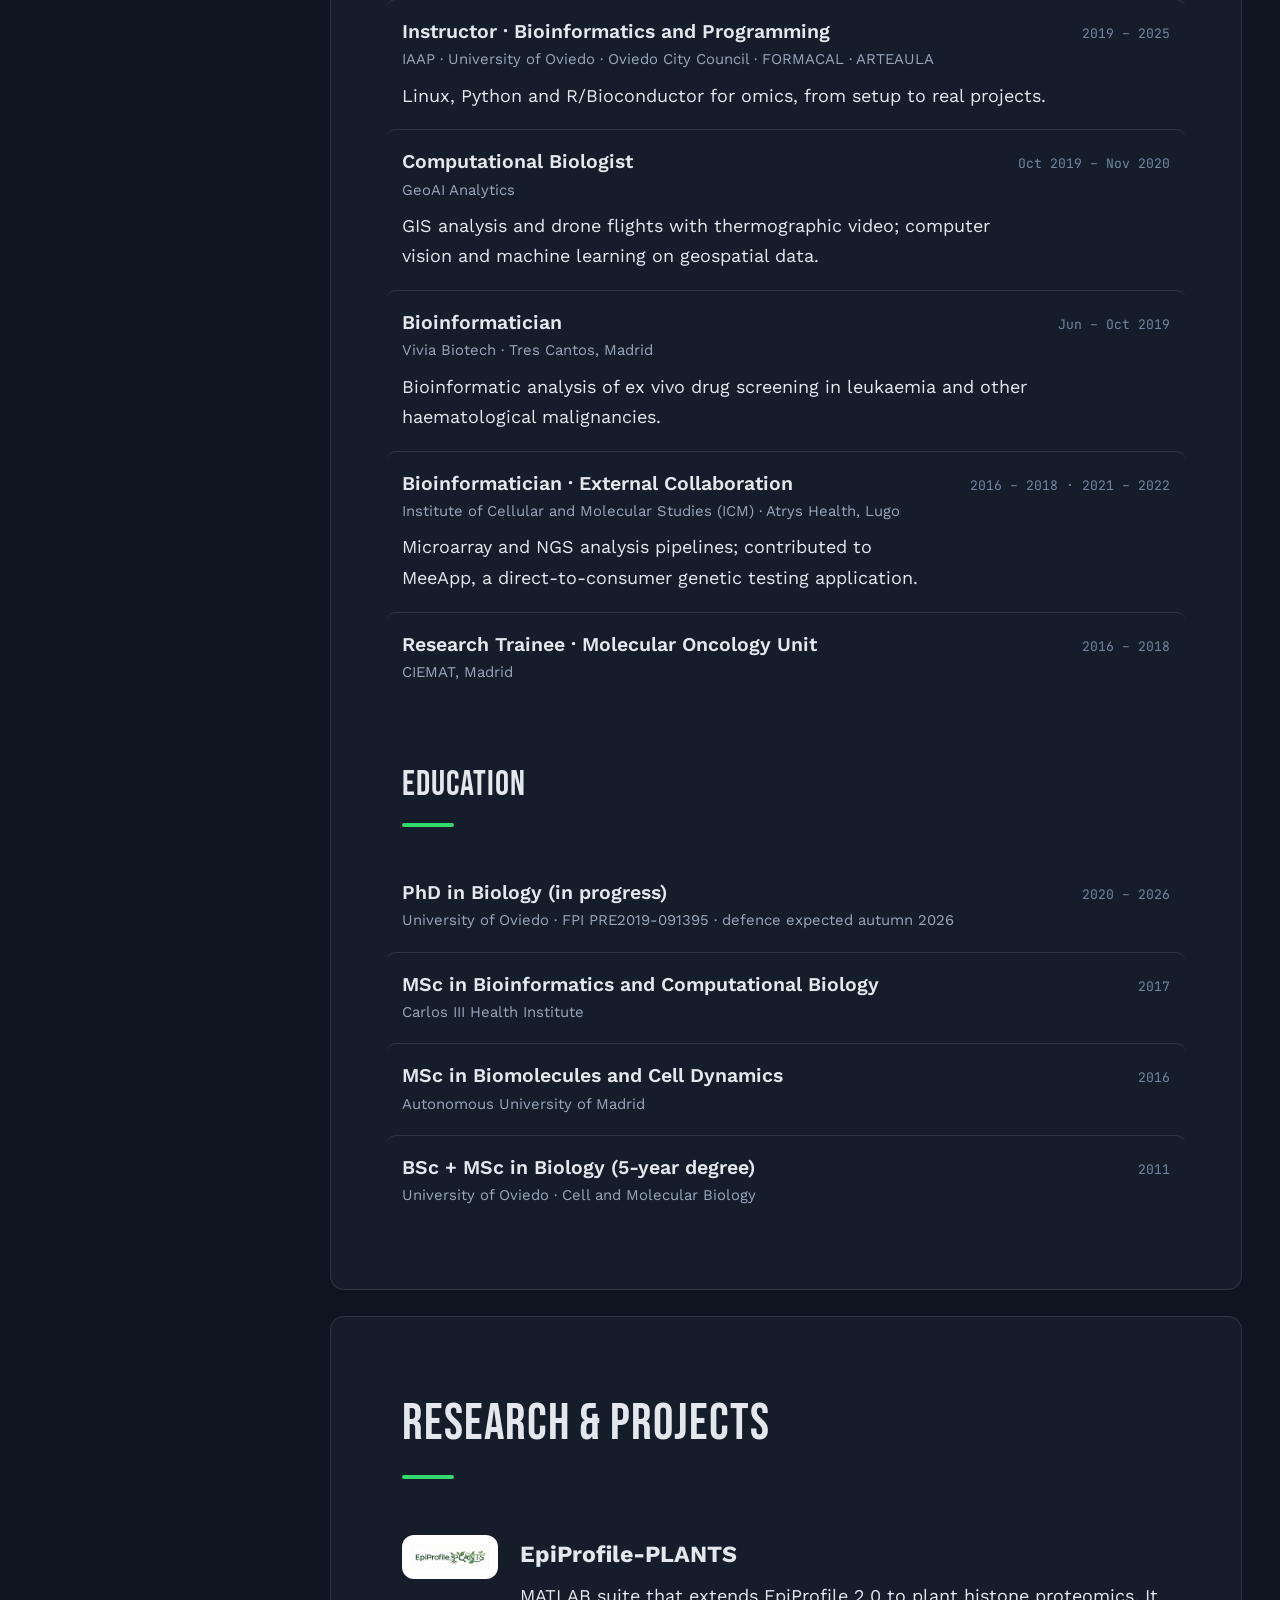
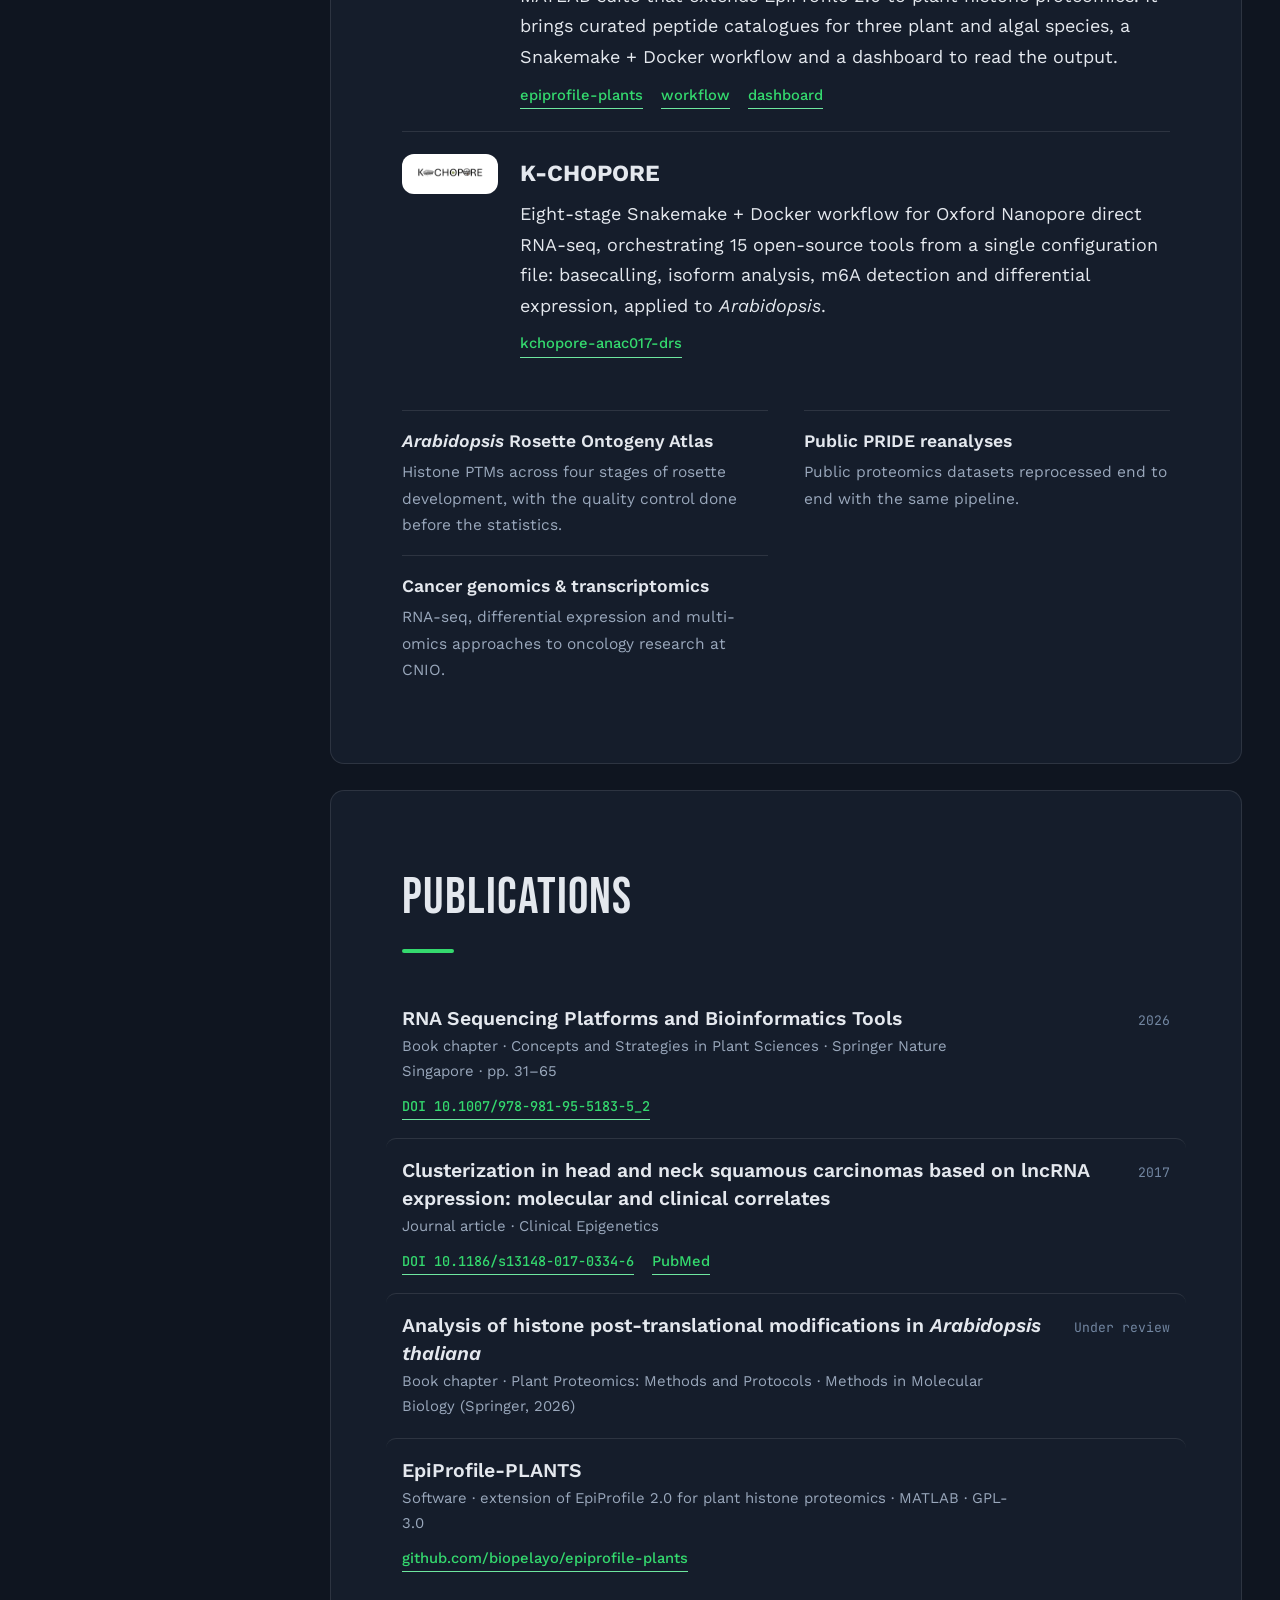
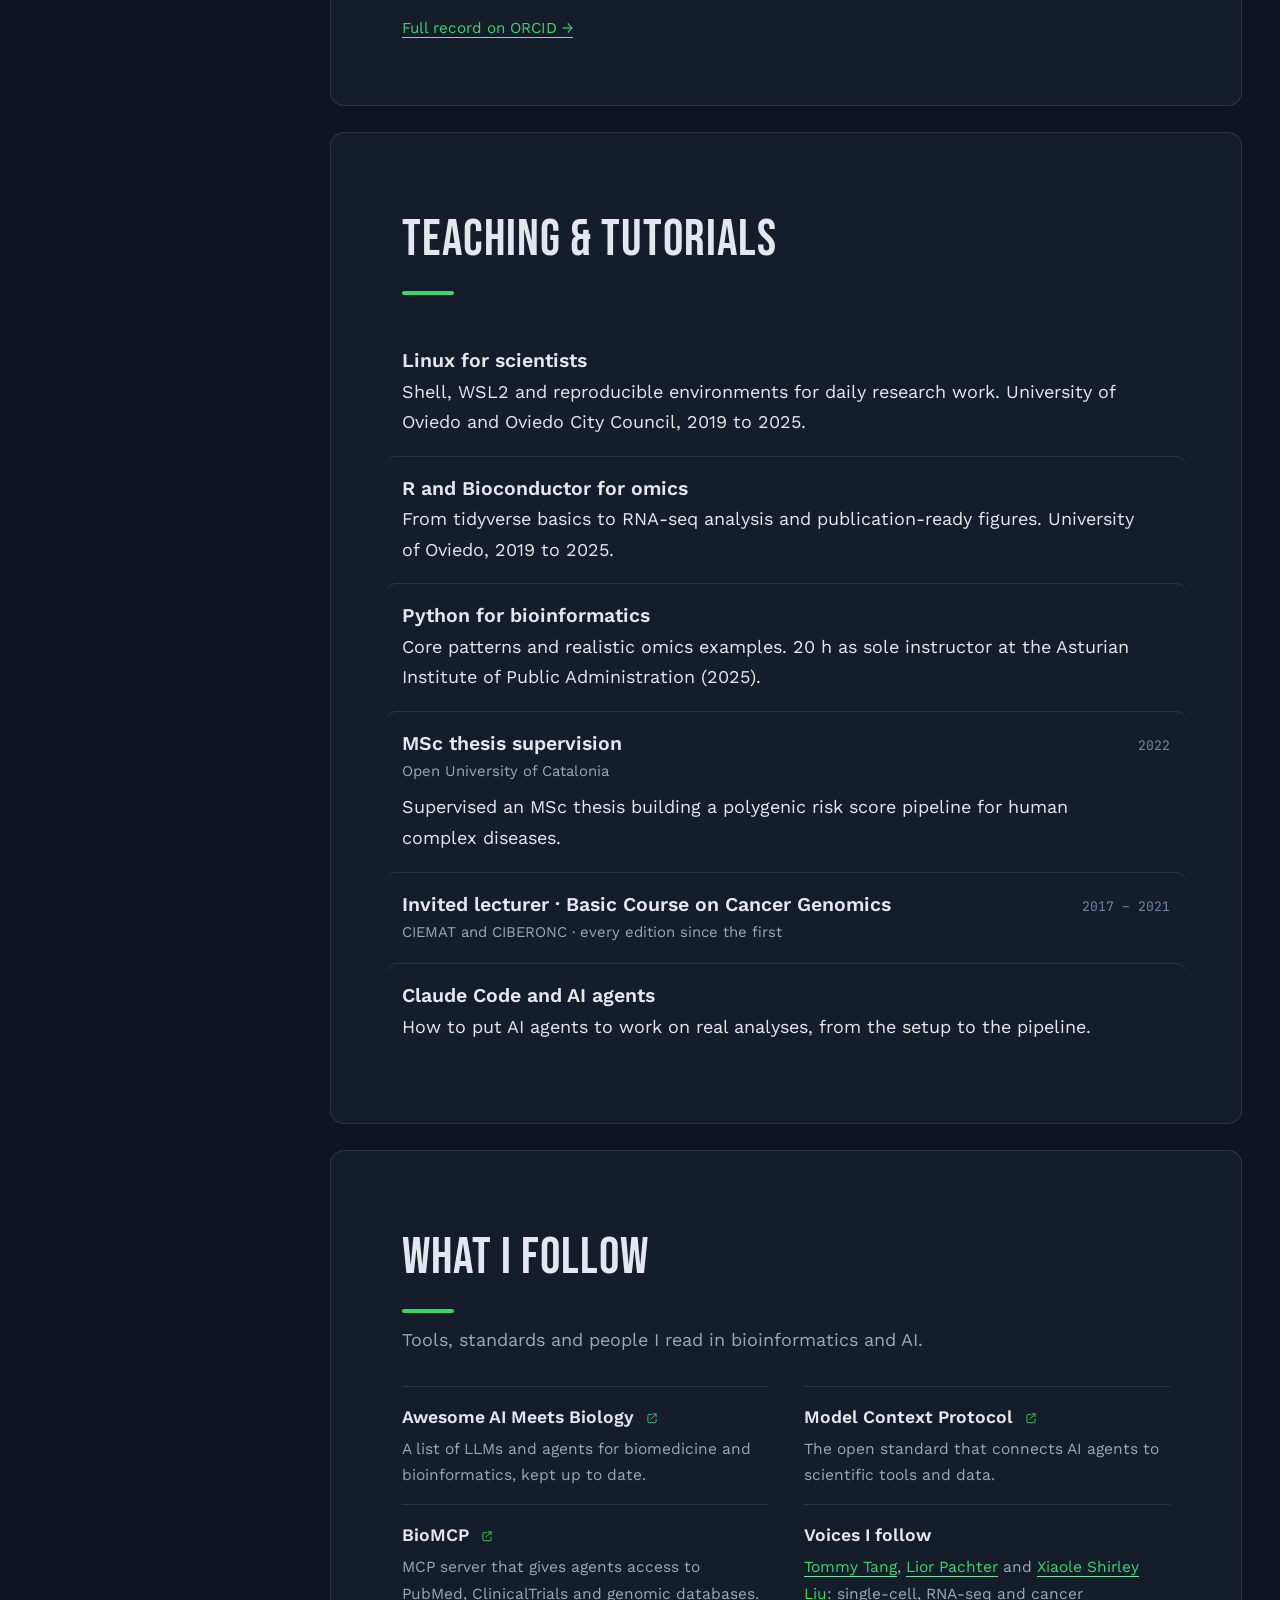
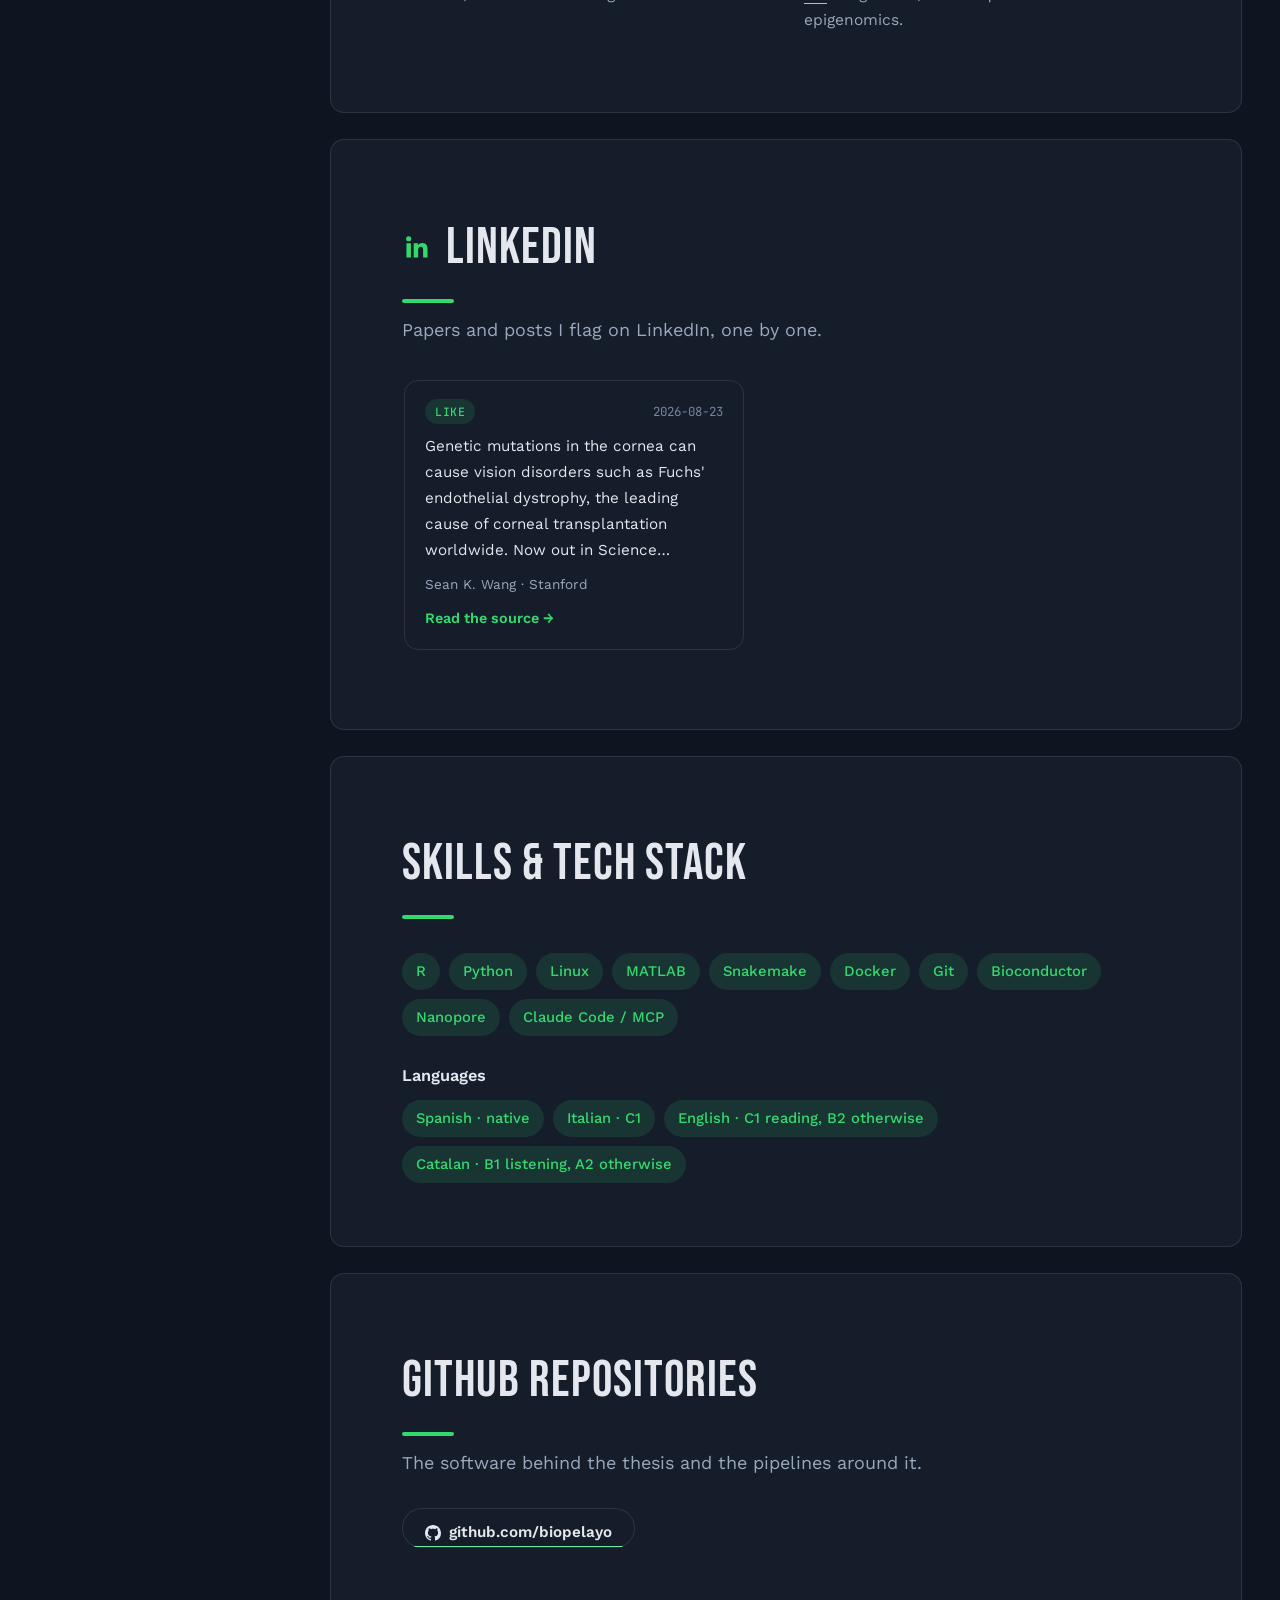
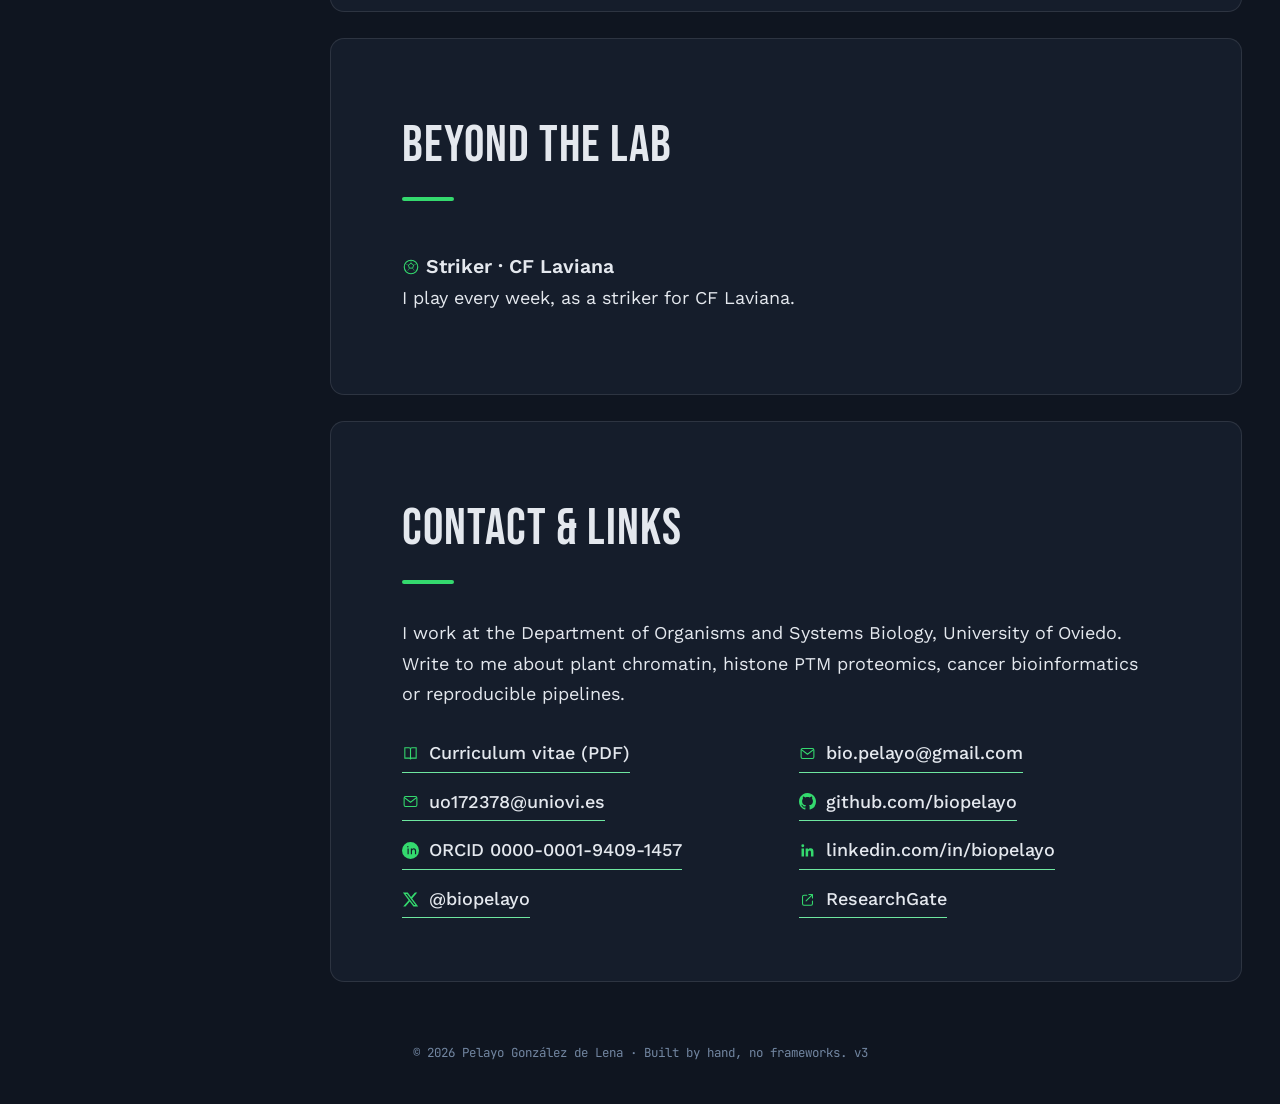
==== commit 733d8ca6: "Fondo de letras: solo bases A/T/C/G, cada una con su color al hacer clic Co-Authored-By: Claude Opus" ====
--- a/index.html
+++ b/index.html
@@ -696,7 +696,7 @@
       <p>&copy; <span id="year">2026</span> Pelayo González de Lena · <span data-i18n="footer.line">Built by hand, no frameworks. v3</span></p>
     </footer>
 
-  <script src="js/glyph-field.js?v=20261015" defer></script>
+  <script src="js/glyph-field.js?v=20261015b" defer></script>
   <script src="js/chromatin-bg.js?v=20260903" defer></script>
   <script src="js/cell-video.js?v=20260903" defer></script>
   <script src="js/i18n-es.js?v=20260903" defer></script>
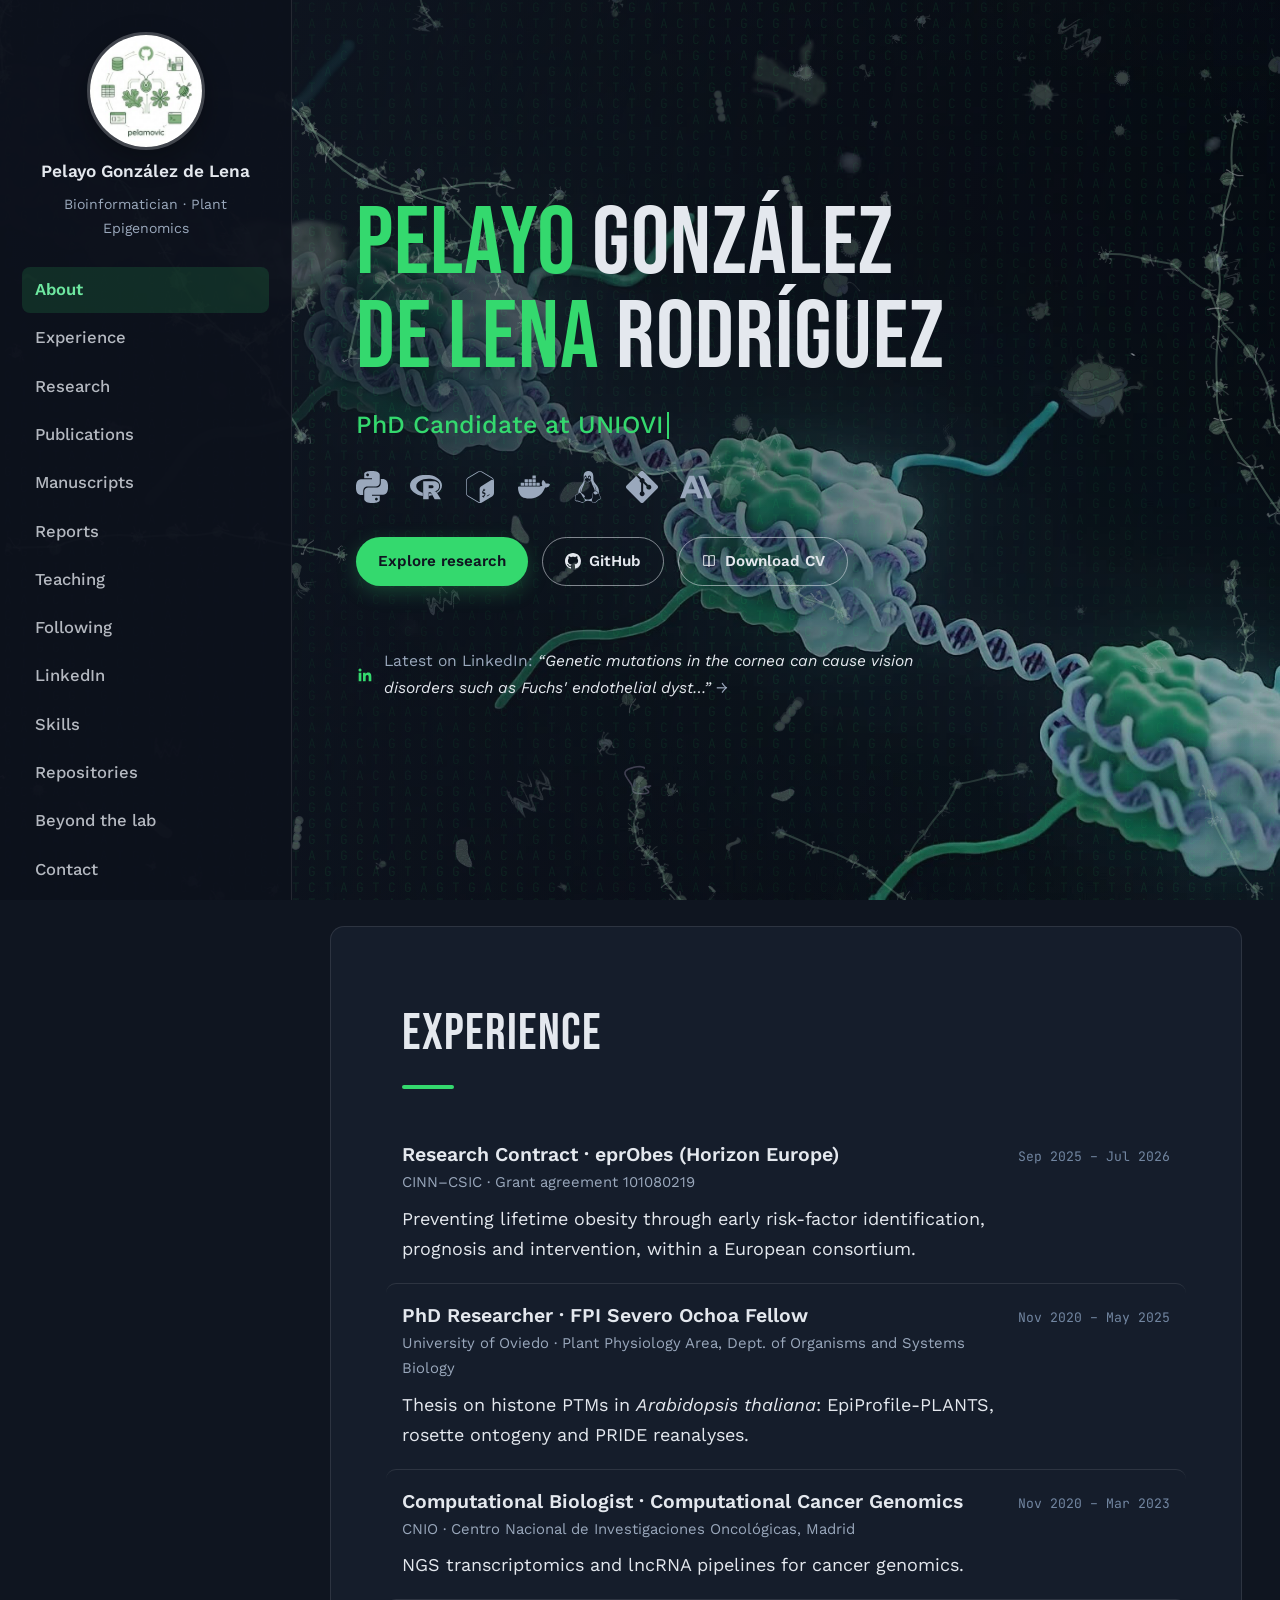
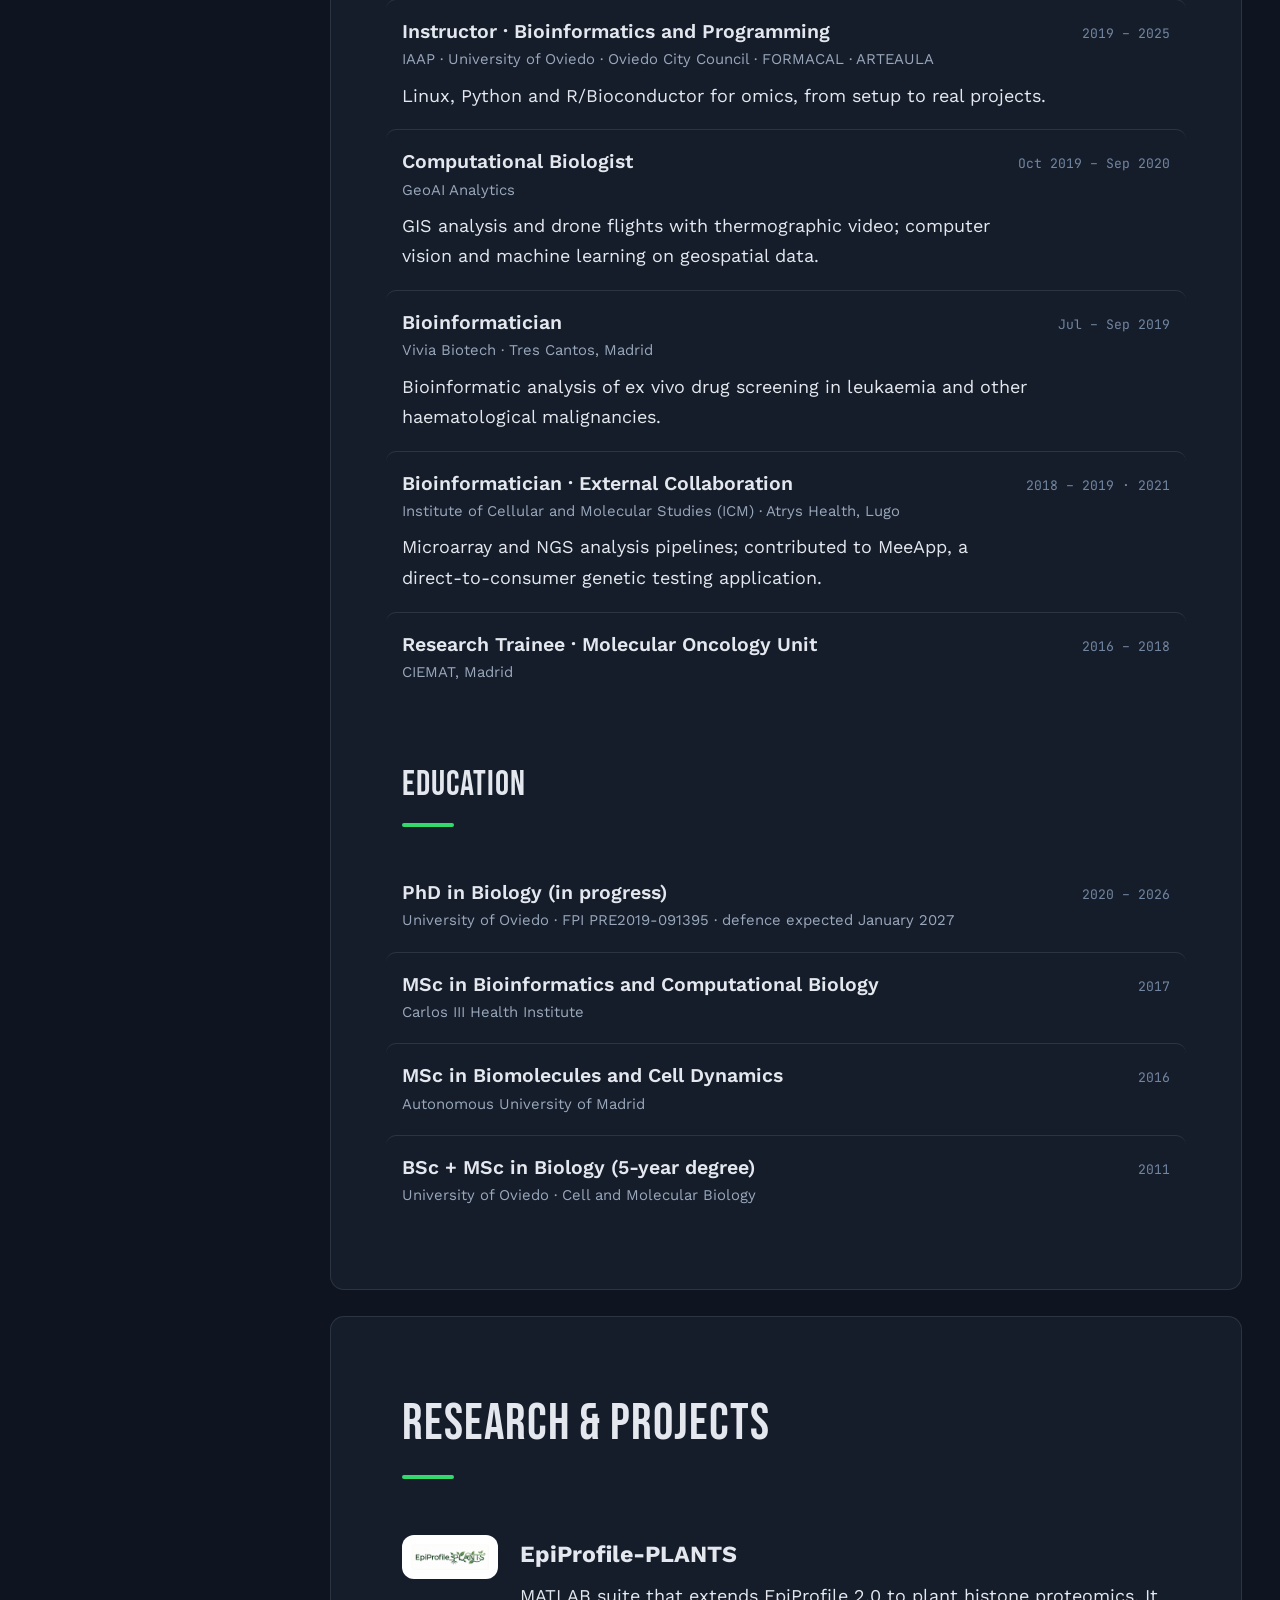
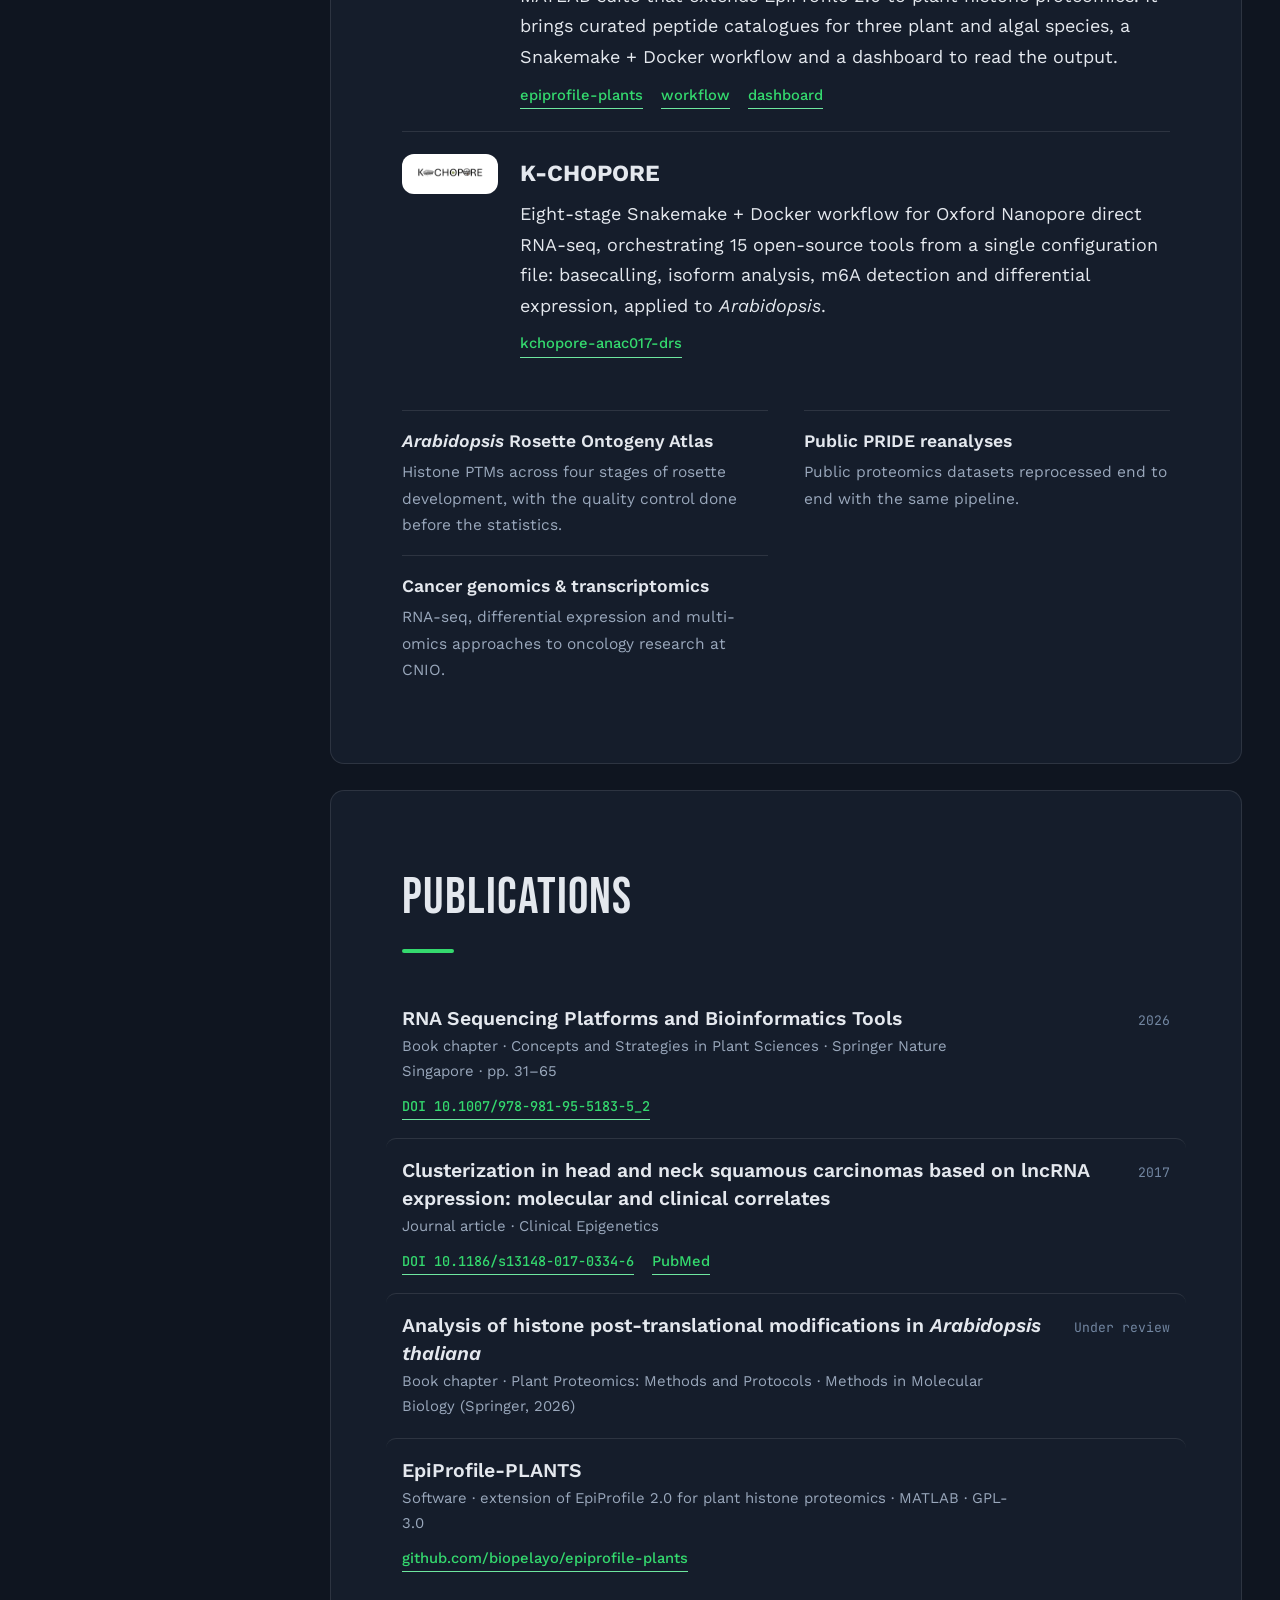
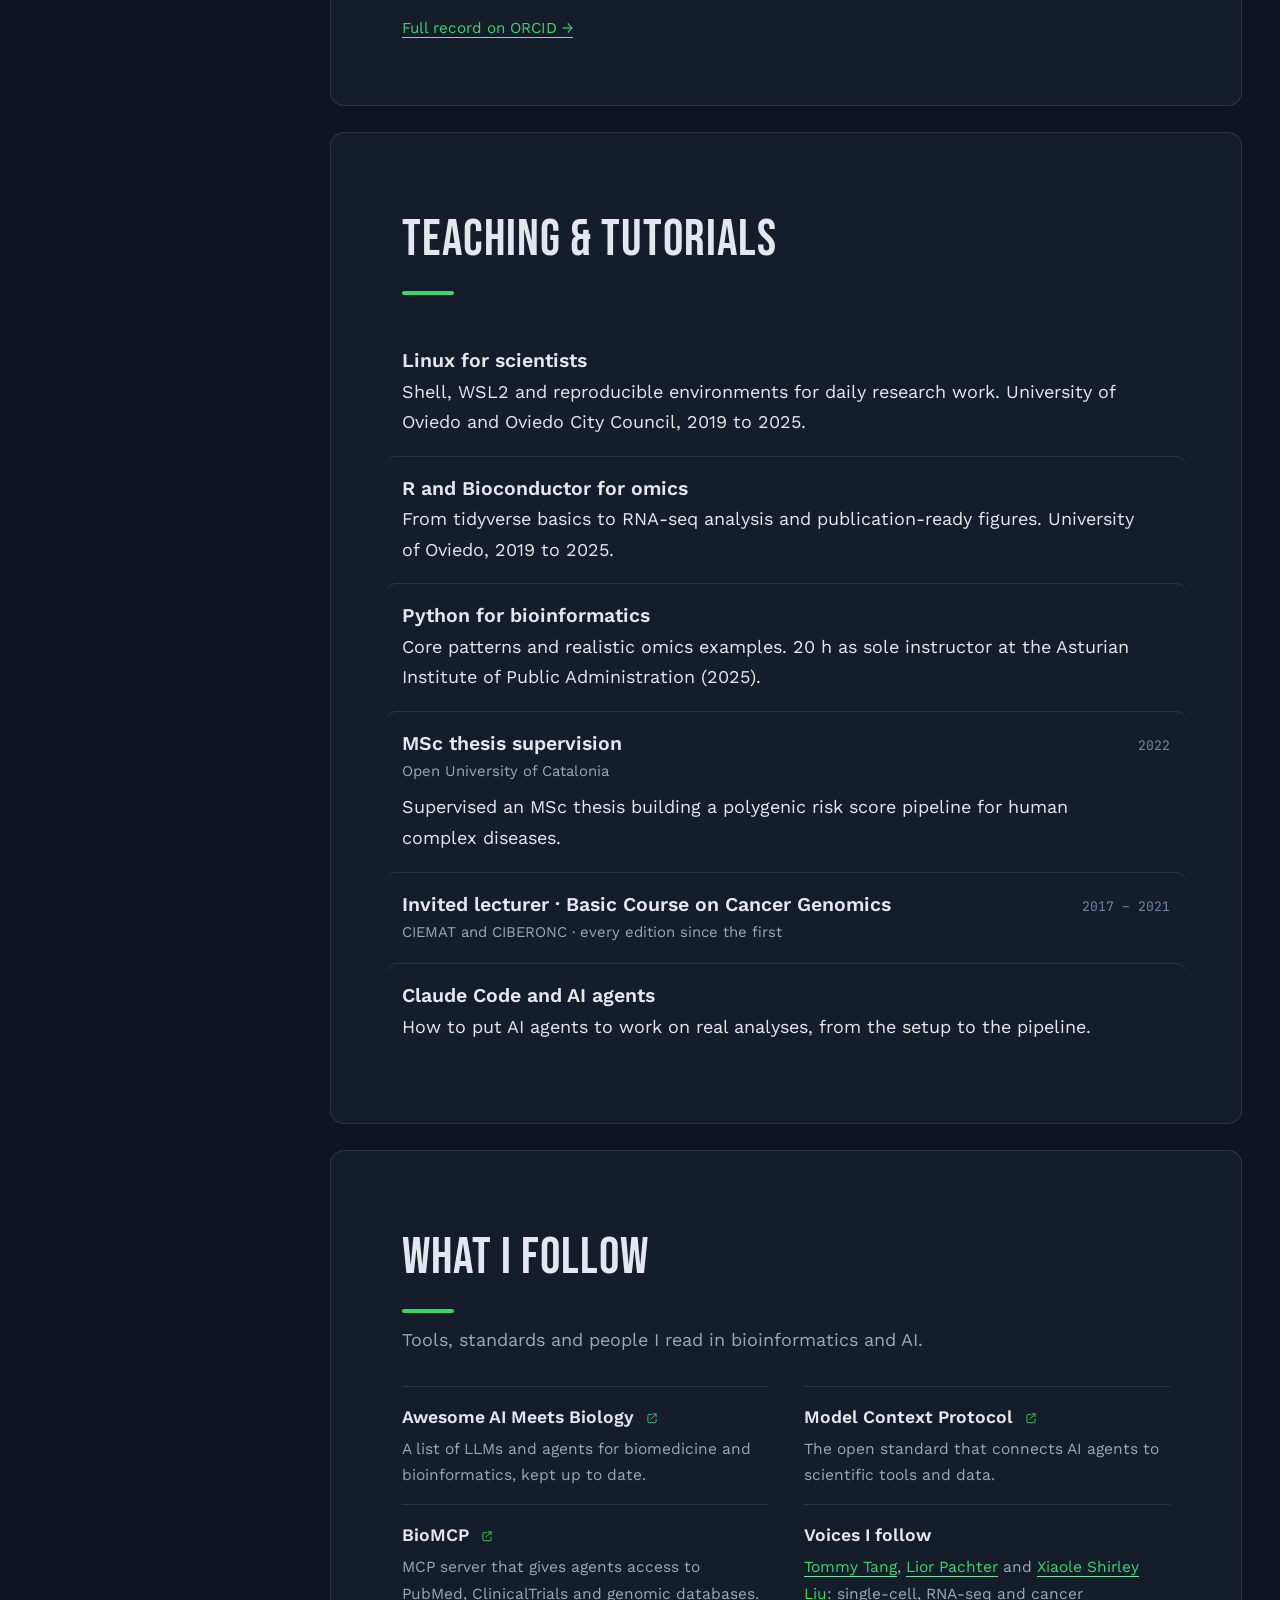
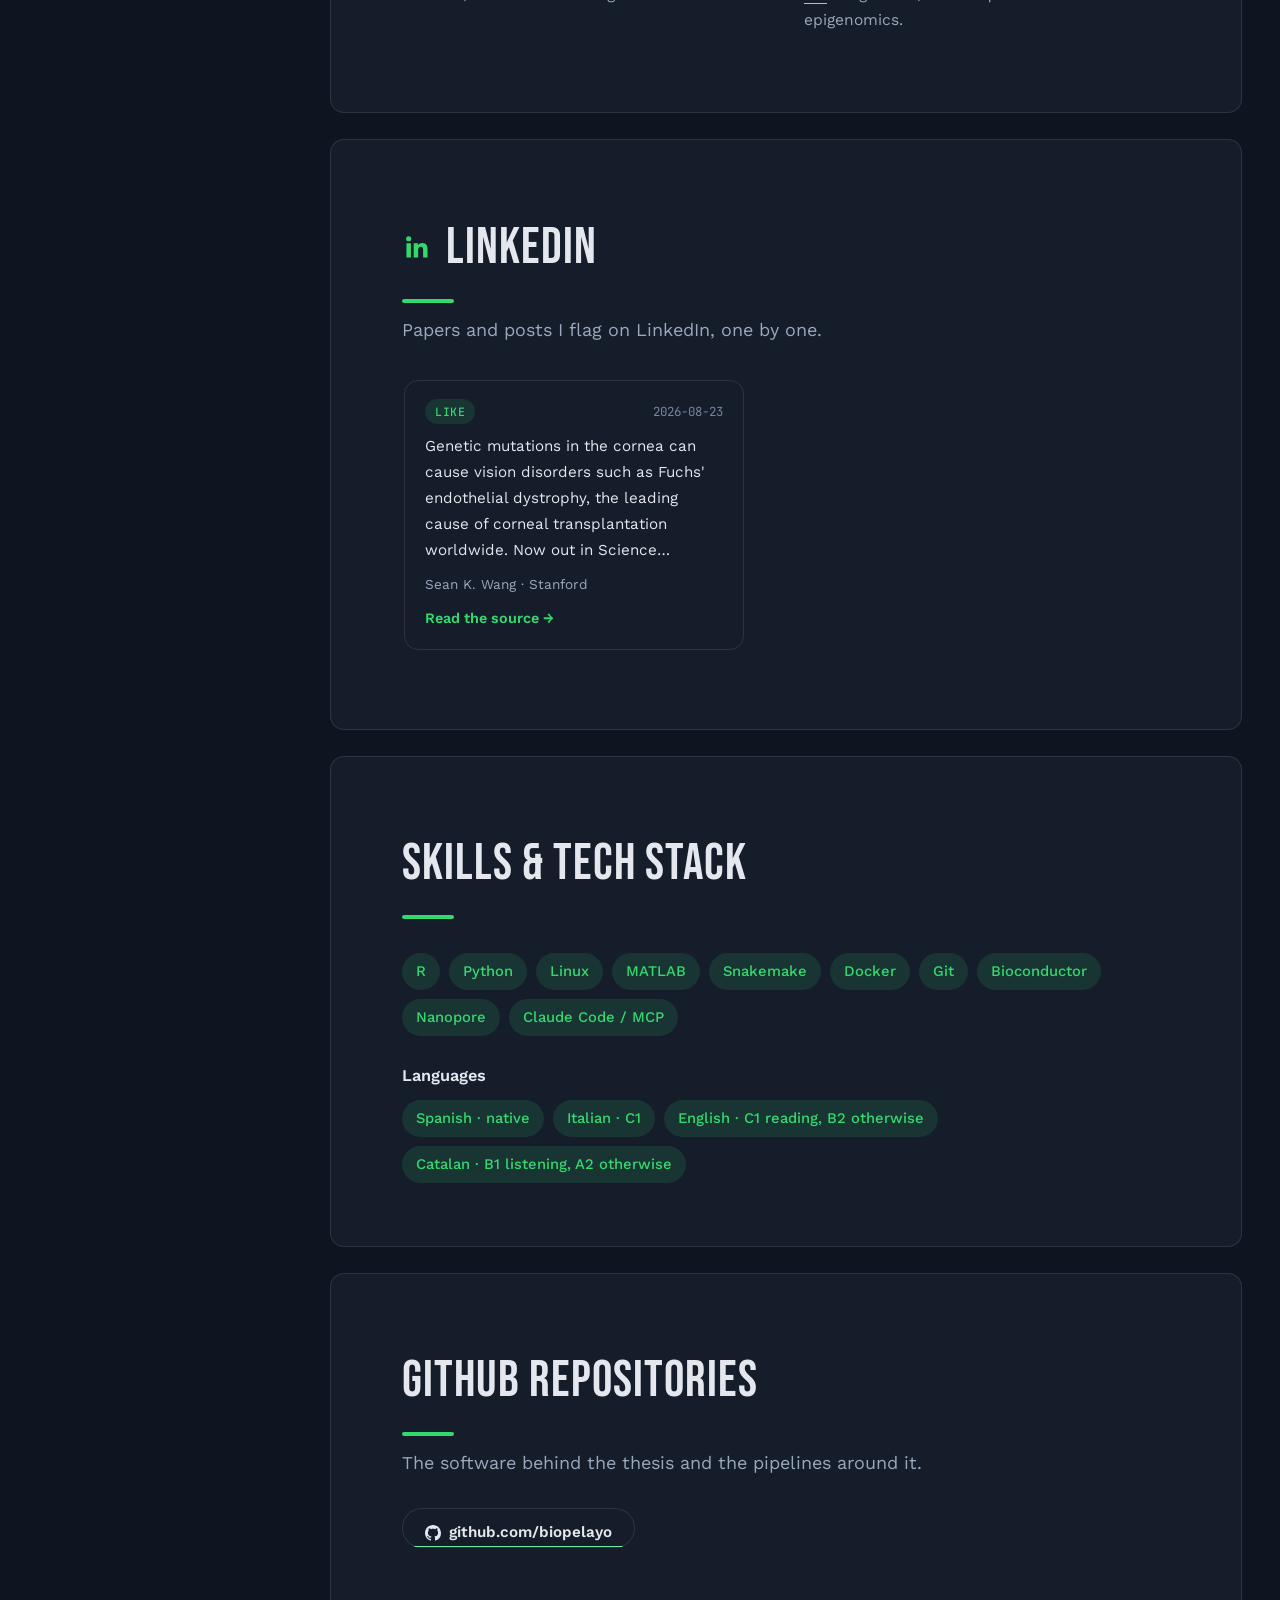
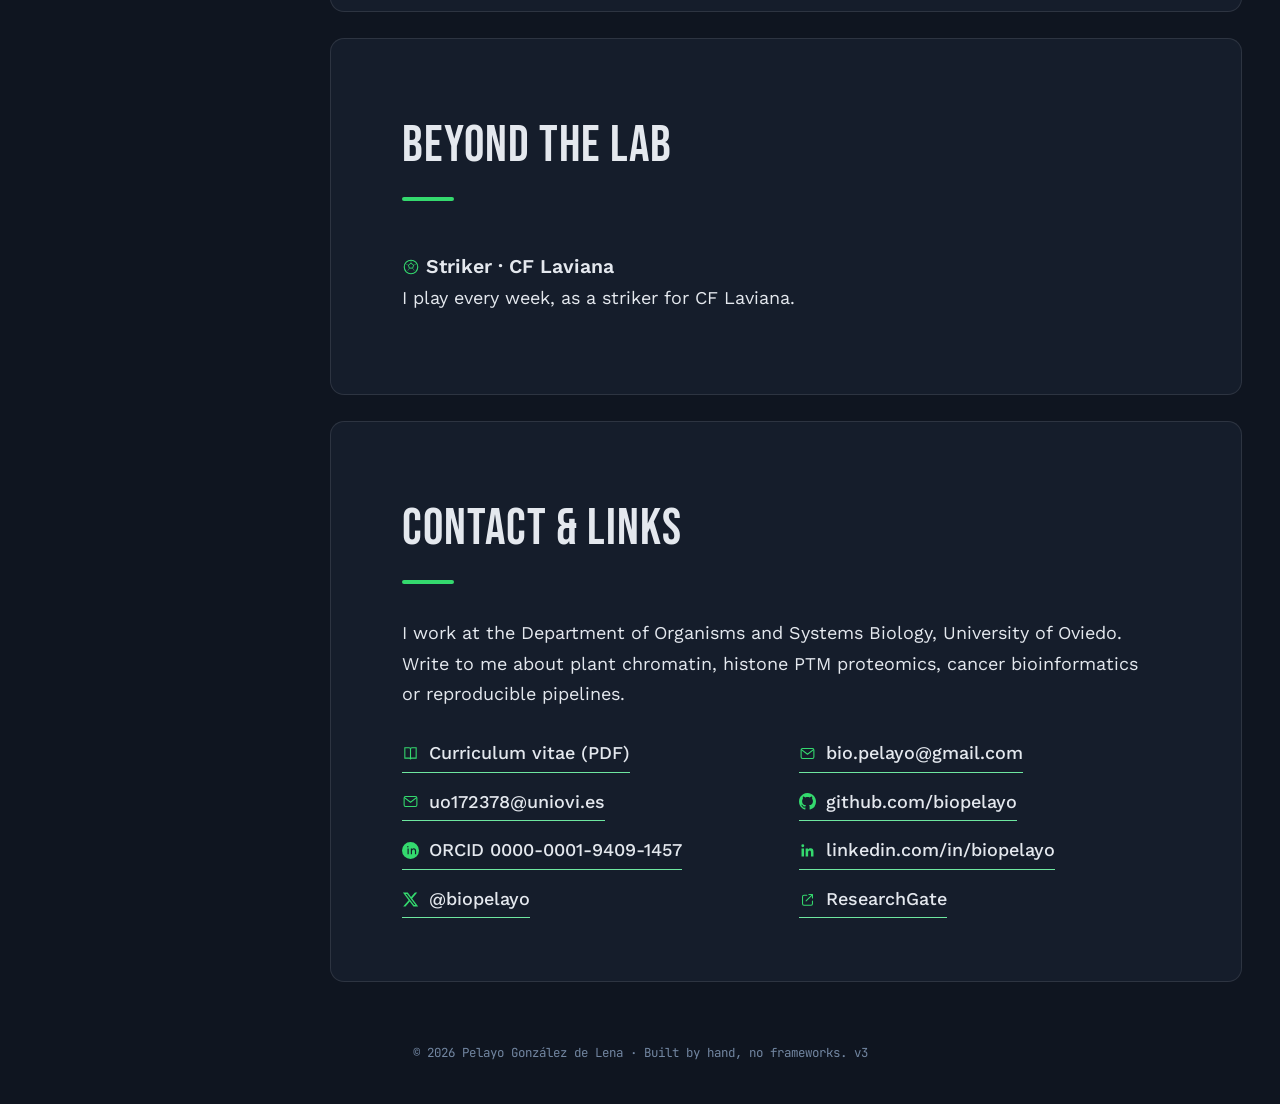
==== commit 91d38311: "Experiencia y CV con las fechas de la vida laboral - eprObes hasta jul 2026; CNIO como empleador (no" ====
--- a/index.html
+++ b/index.html
@@ -315,7 +315,7 @@
             <p class="resume-where" data-i18n="exp.eprobes.where">CINN&#8211;CSIC · Grant agreement 101080219</p>
             <p data-i18n="exp.eprobes.desc">Preventing lifetime obesity through early risk-factor identification, prognosis and intervention, within a European consortium.</p>
           </div>
-          <span class="resume-when" data-i18n="exp.eprobes.when">Sep 2025 &#8211; Sep 2026</span>
+          <span class="resume-when" data-i18n="exp.eprobes.when">Sep 2025 &#8211; Jul 2026</span>
         </article>
 
         <article class="resume-item">
@@ -329,11 +329,11 @@
 
         <article class="resume-item">
           <div class="resume-main">
-            <h3 data-i18n="exp.cnio.role">Research Stay · Computational Cancer Genomics</h3>
+            <h3 data-i18n="exp.cnio.role">Computational Biologist · Computational Cancer Genomics</h3>
             <p class="resume-where" data-i18n="exp.cnio.where">CNIO · Centro Nacional de Investigaciones Oncológicas, Madrid</p>
             <p data-i18n="exp.cnio.desc">NGS transcriptomics and lncRNA pipelines for cancer genomics.</p>
           </div>
-          <span class="resume-when" data-i18n="exp.cnio.when">Nov 2020 – May 2023</span>
+          <span class="resume-when" data-i18n="exp.cnio.when">Nov 2020 – Mar 2023</span>
         </article>
 
         <article class="resume-item">
@@ -351,7 +351,7 @@
             <p class="resume-where">GeoAI Analytics</p>
             <p data-i18n="exp.geoai.desc">GIS analysis and drone flights with thermographic video; computer vision and machine learning on geospatial data.</p>
           </div>
-          <span class="resume-when" data-i18n="exp.geoai.when">Oct 2019 – Nov 2020</span>
+          <span class="resume-when" data-i18n="exp.geoai.when">Oct 2019 – Sep 2020</span>
         </article>
 
         <article class="resume-item">
@@ -360,7 +360,7 @@
             <p class="resume-where">Vivia Biotech · Tres Cantos, Madrid</p>
             <p data-i18n="exp.vivia.desc">Bioinformatic analysis of ex vivo drug screening in leukaemia and other haematological malignancies.</p>
           </div>
-          <span class="resume-when" data-i18n="exp.vivia.when">Jun – Oct 2019</span>
+          <span class="resume-when" data-i18n="exp.vivia.when">Jul – Sep 2019</span>
         </article>
 
         <article class="resume-item">
@@ -369,7 +369,7 @@
             <p class="resume-where" data-i18n="exp.icm.where">Institute of Cellular and Molecular Studies (ICM) · Atrys Health, Lugo</p>
             <p data-i18n="exp.icm.desc">Microarray and NGS analysis pipelines; contributed to MeeApp, a direct-to-consumer genetic testing application.</p>
           </div>
-          <span class="resume-when">2016 – 2018 · 2021 – 2022</span>
+          <span class="resume-when">2018 – 2019 · 2021</span>
         </article>
 
         <article class="resume-item">
@@ -384,7 +384,7 @@
         <article class="resume-item">
           <div class="resume-main">
             <h3 data-i18n="edu.phd.deg">PhD in Biology (in progress)</h3>
-            <p class="resume-where" data-i18n="edu.phd.where">University of Oviedo · FPI PRE2019-091395 · defence expected autumn 2026</p>
+            <p class="resume-where" data-i18n="edu.phd.where">University of Oviedo · FPI PRE2019-091395 · defence expected January 2027</p>
           </div>
           <span class="resume-when">2020 – 2026</span>
         </article>
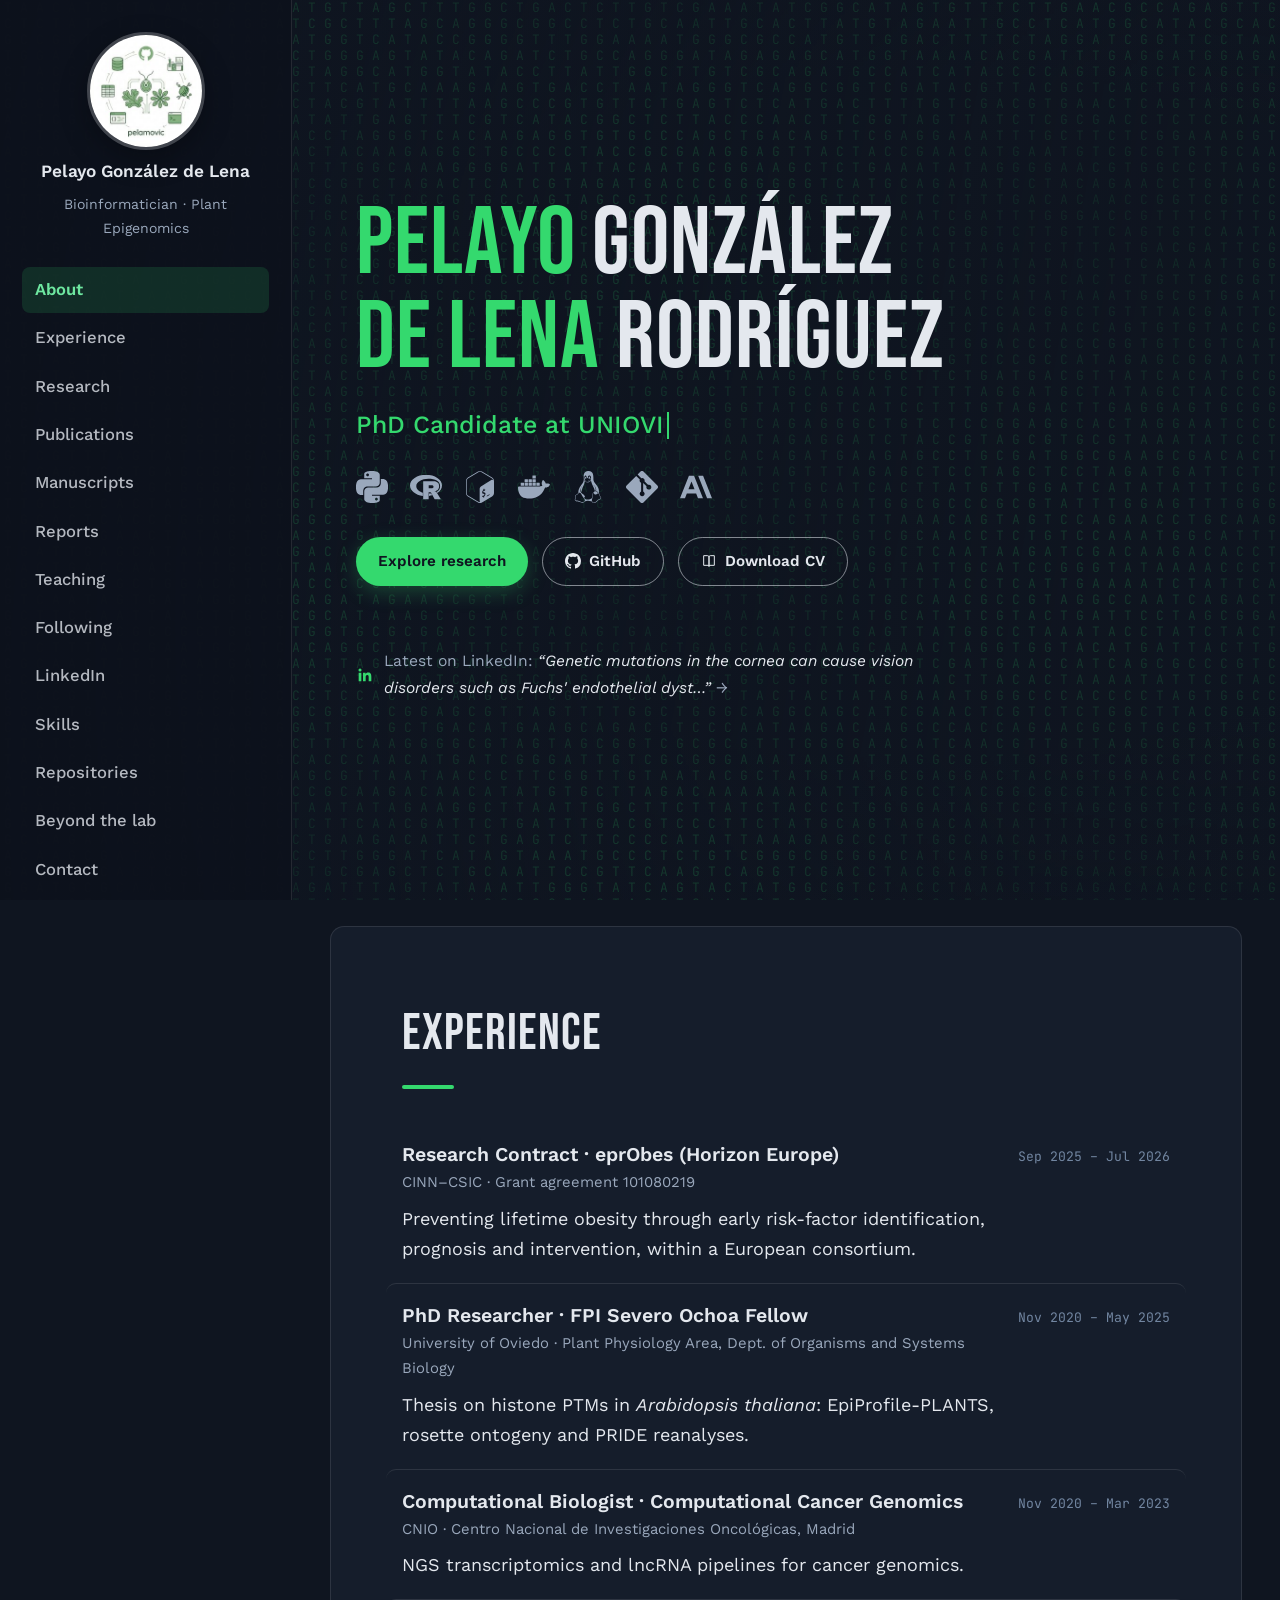
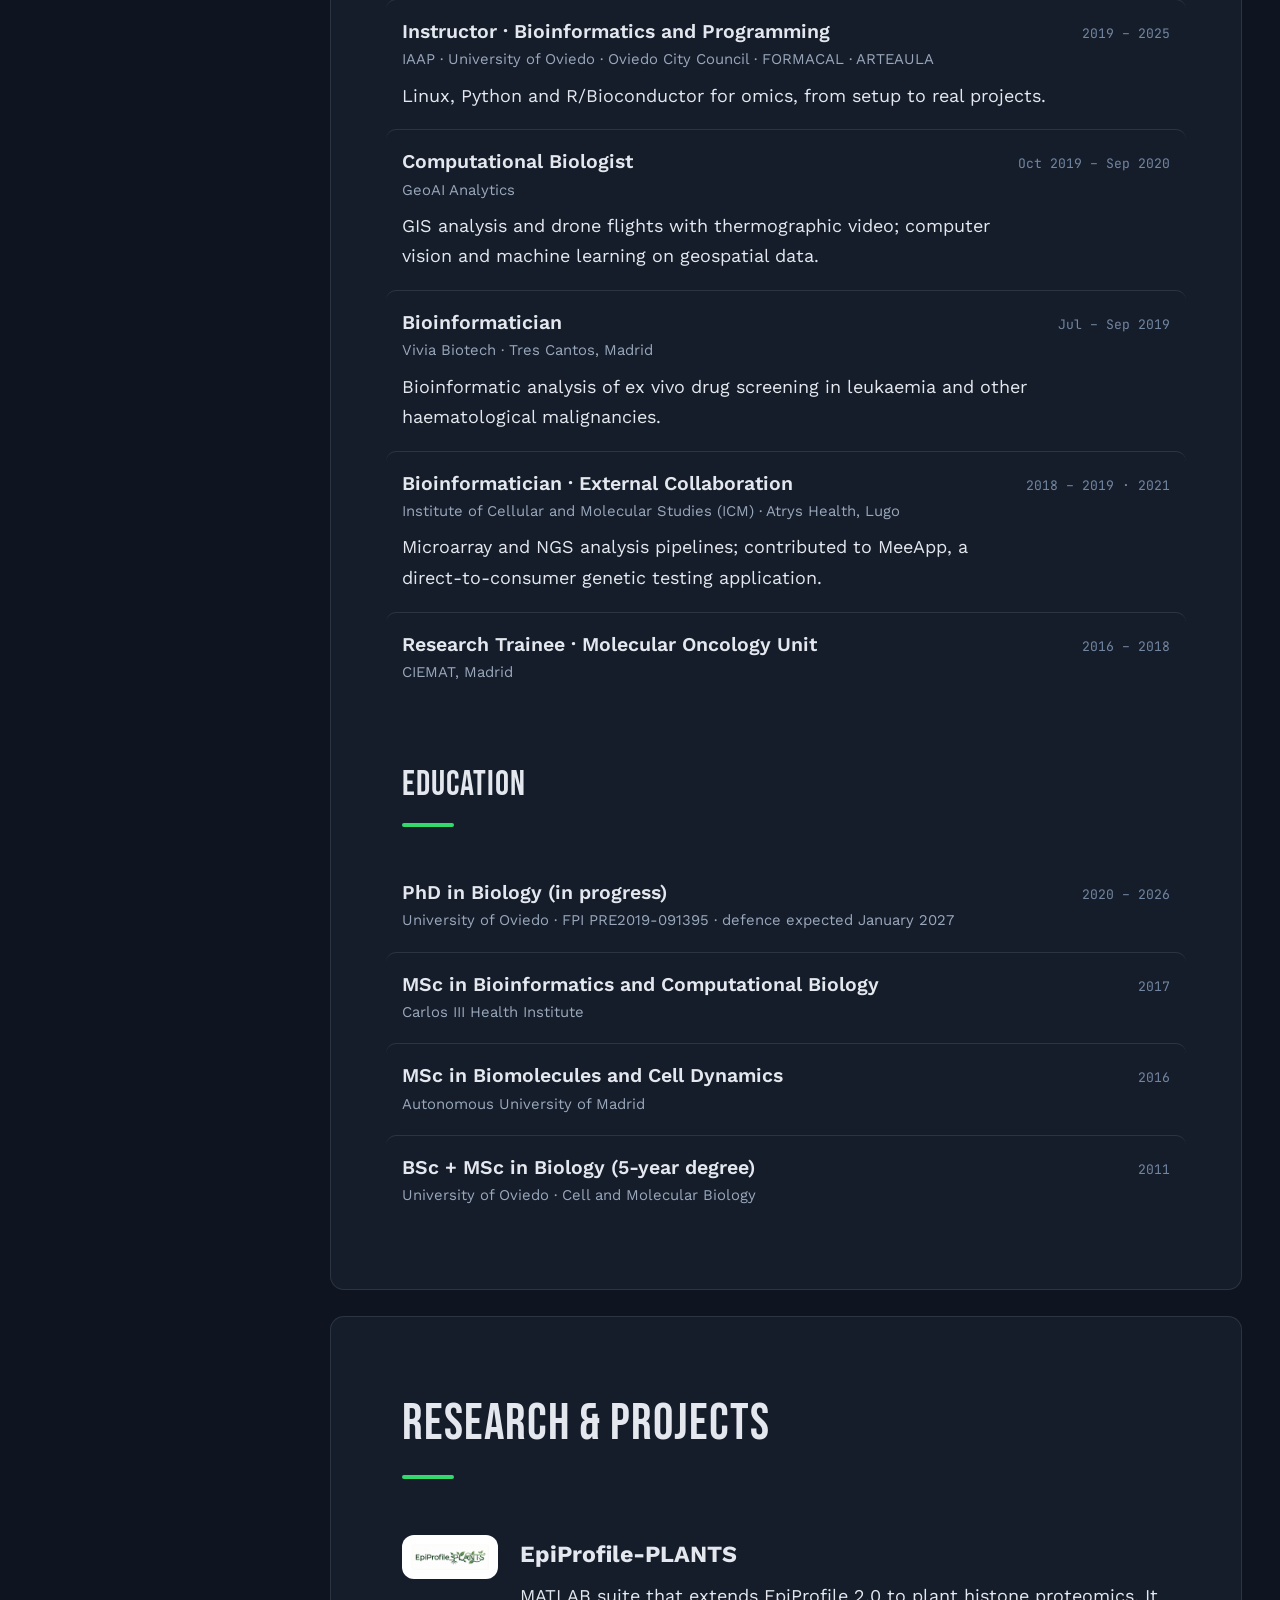
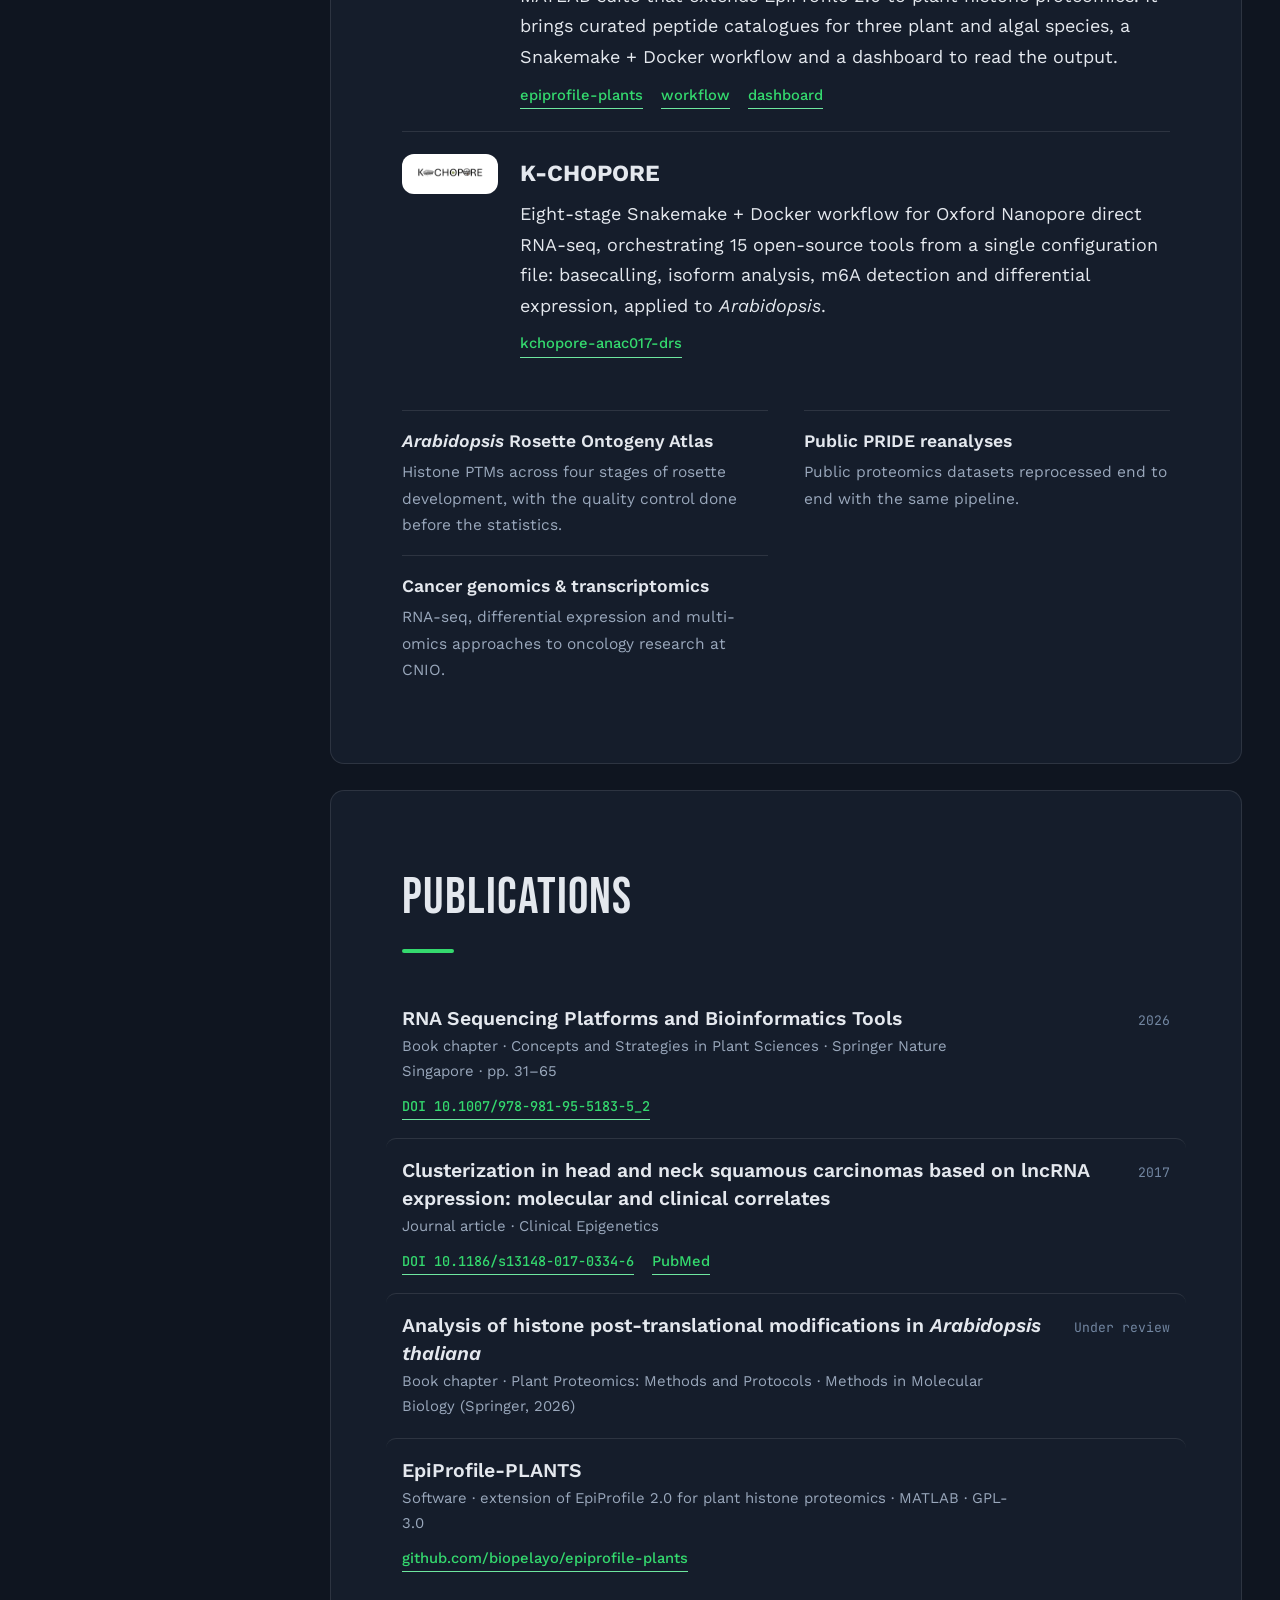
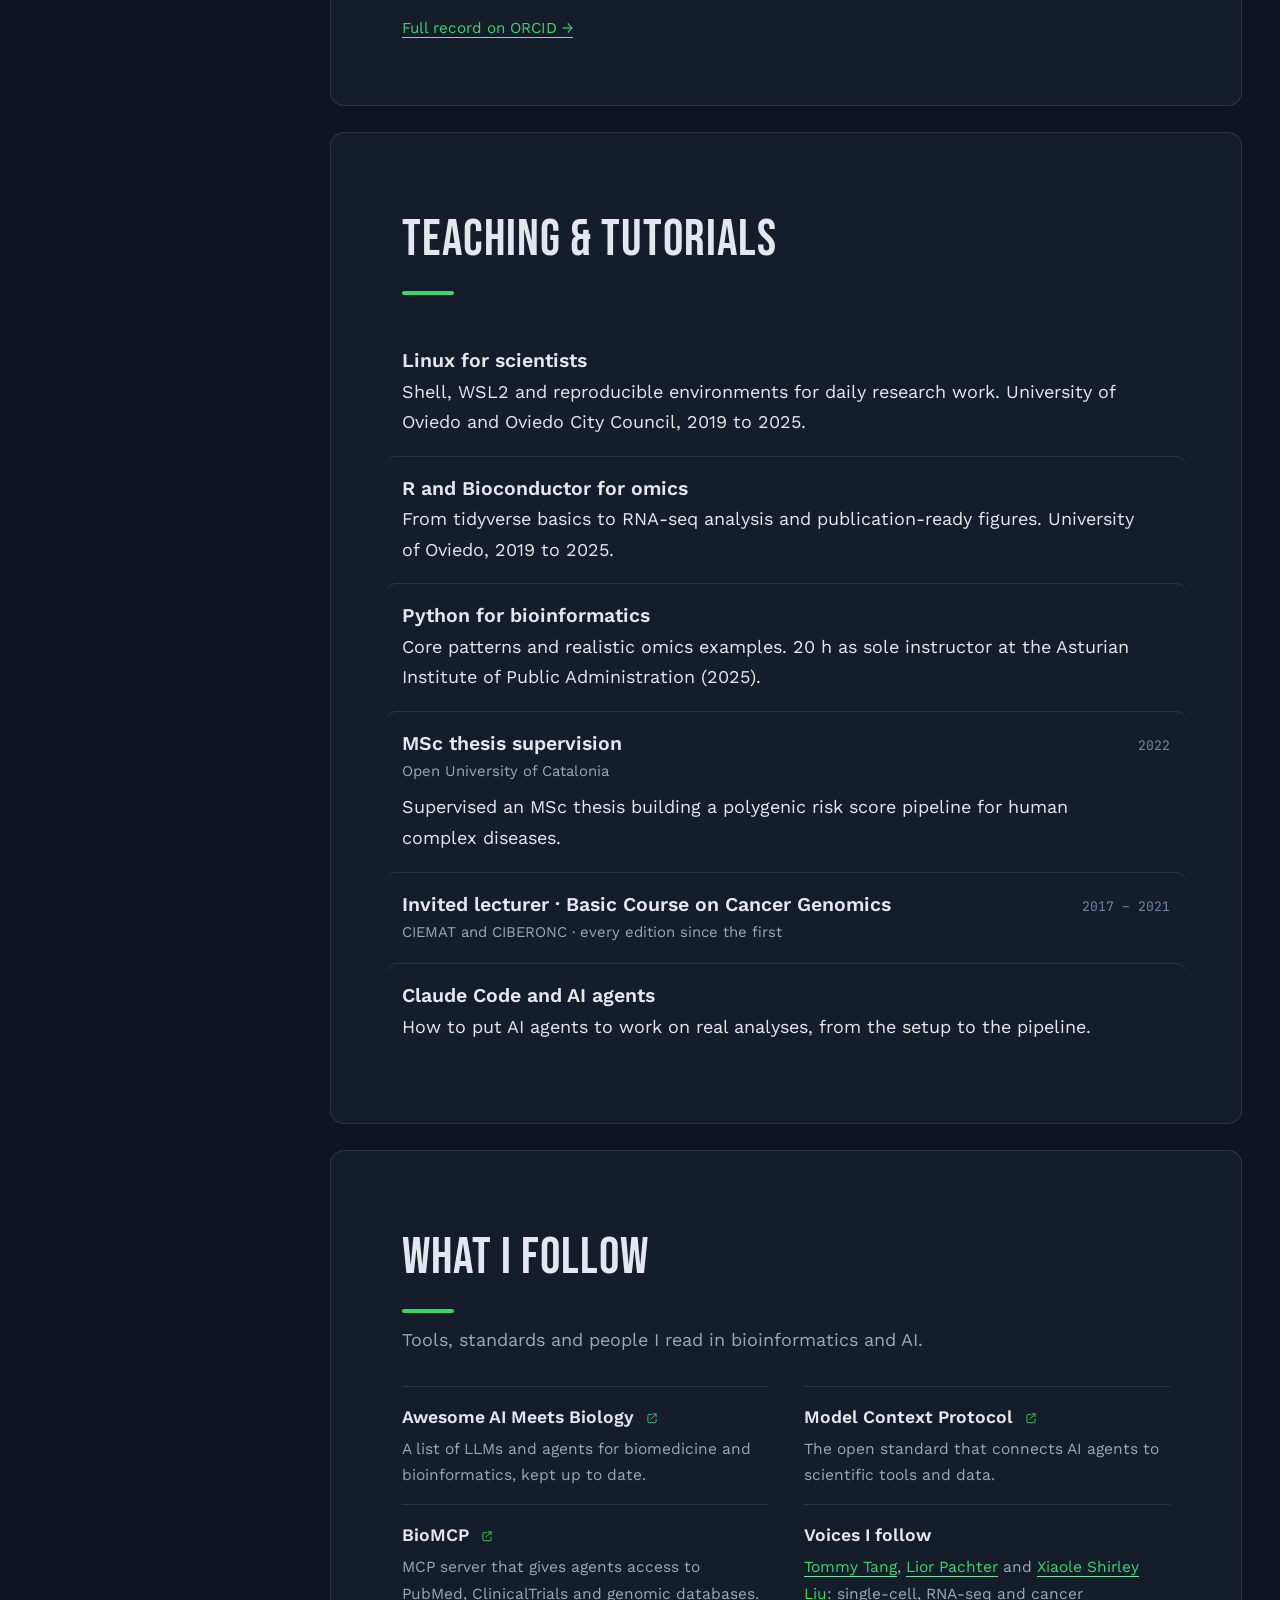
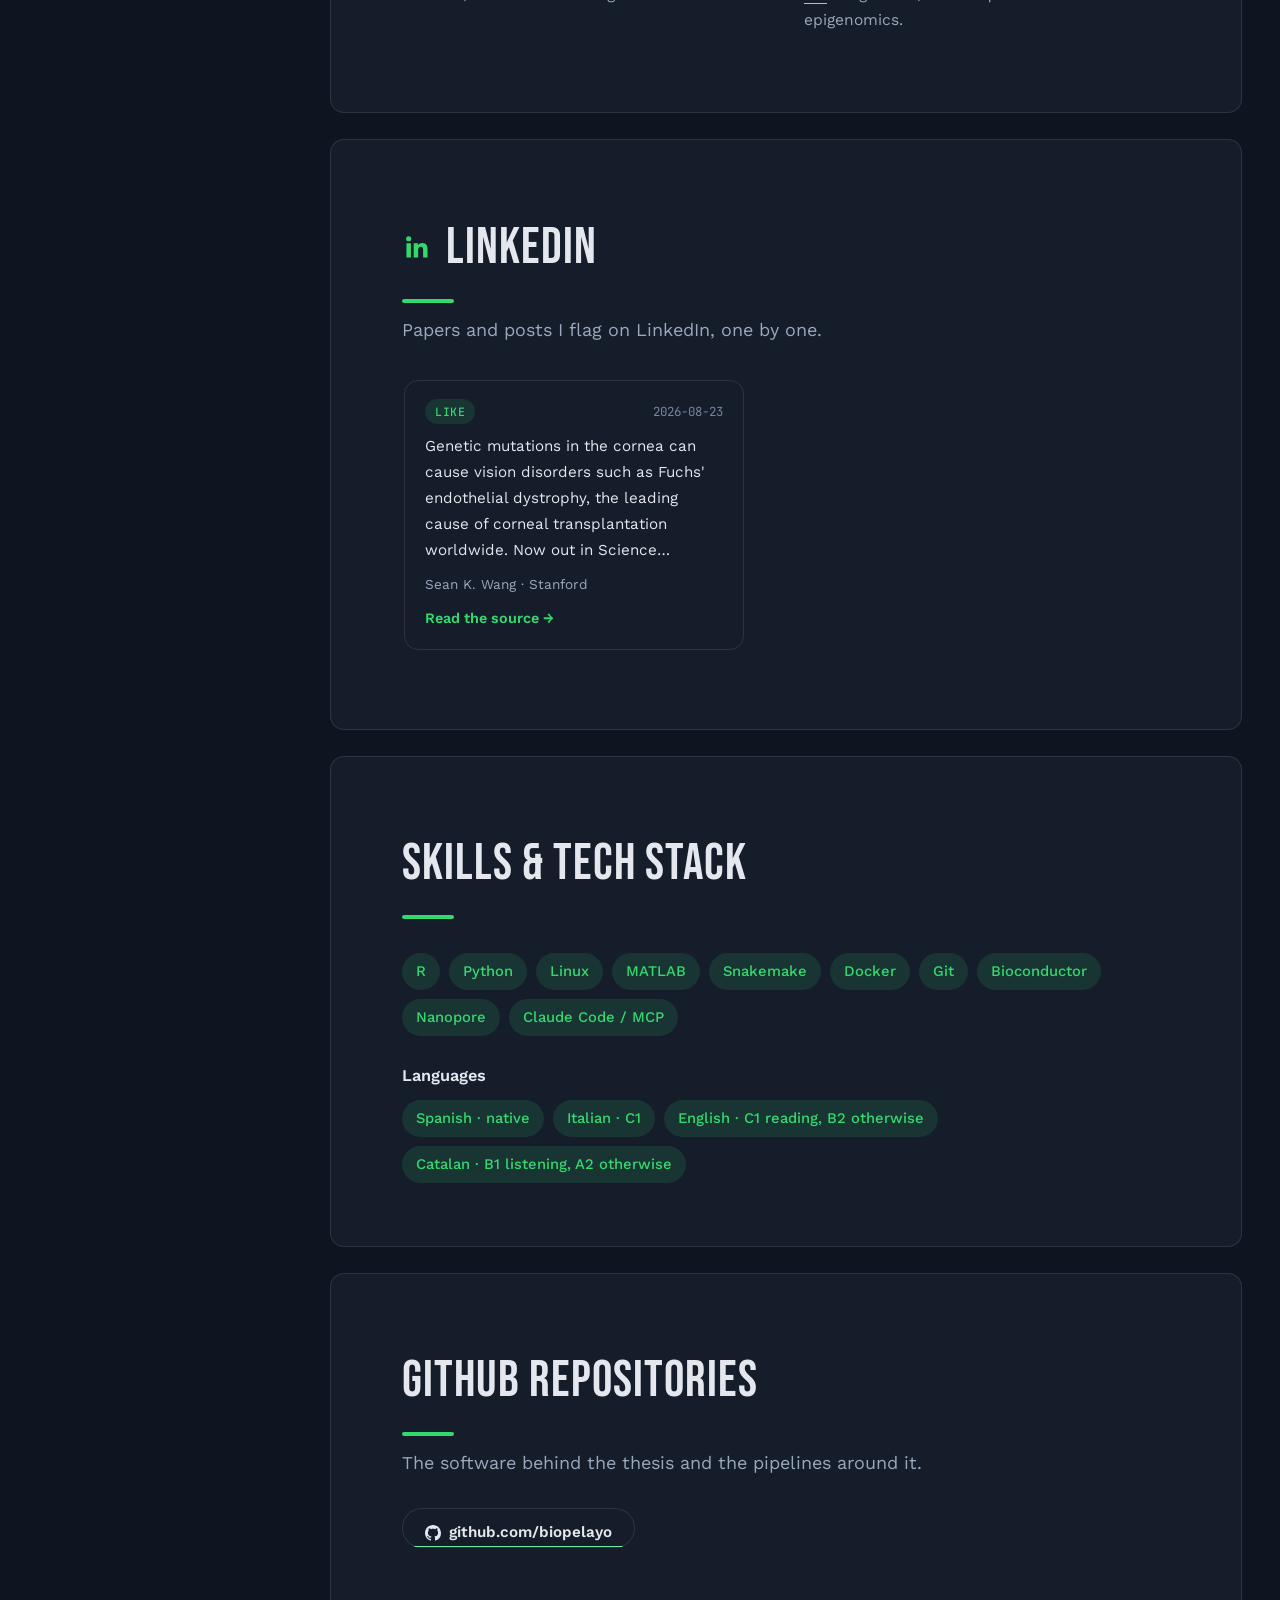
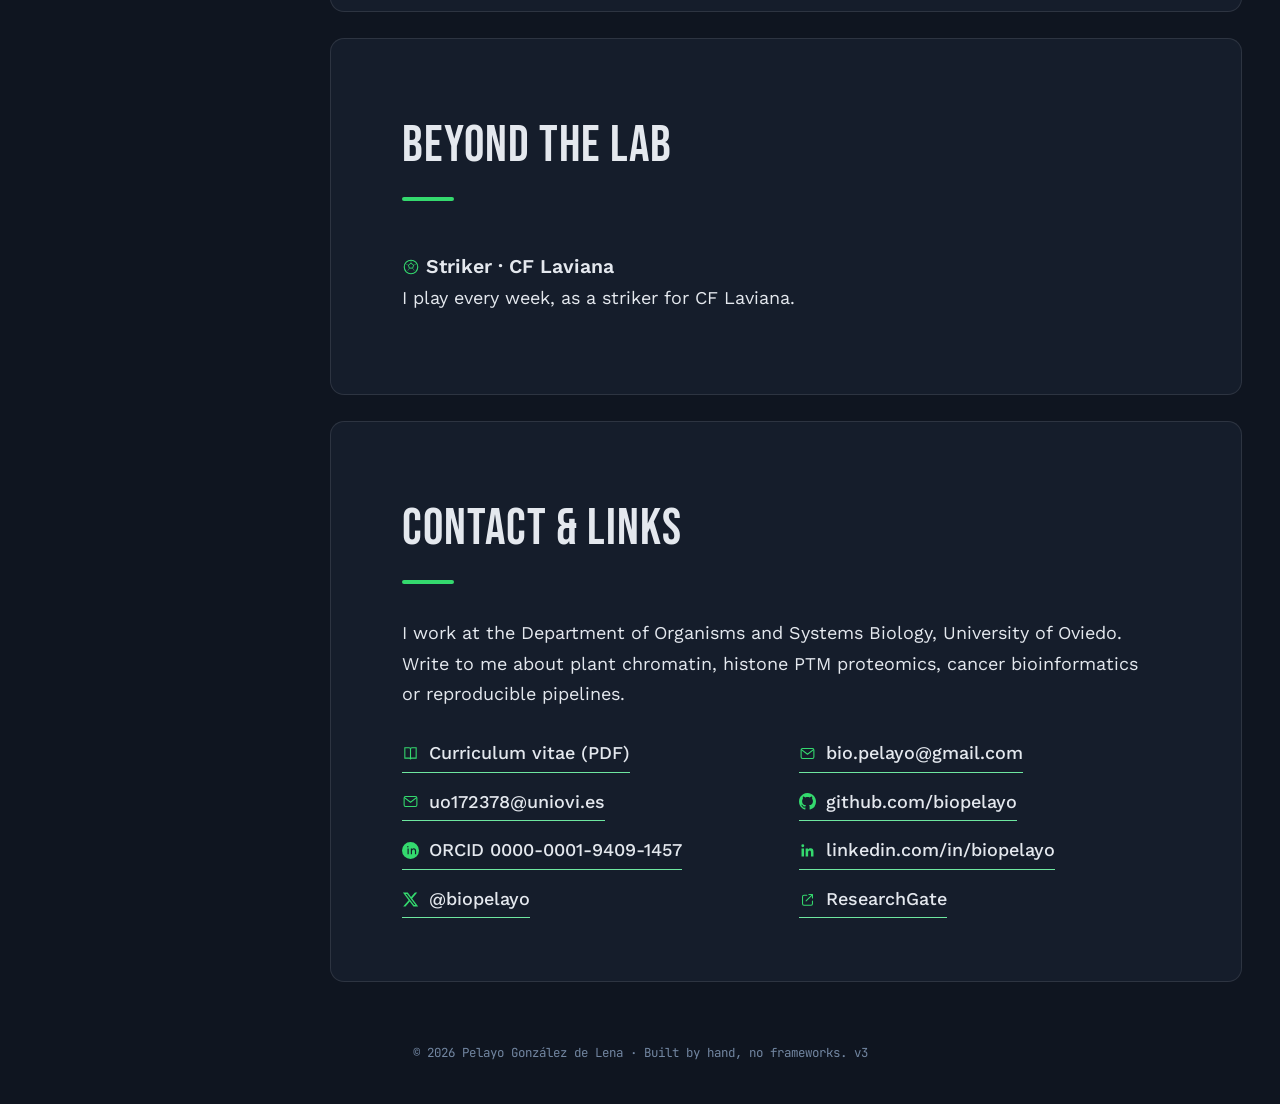
==== commit 00483e10: "DOIs de Zenodo en el formulario y fondo con solo letras de ADN El formulario de manuscritos e inform" ====
--- a/index.html
+++ b/index.html
@@ -265,11 +265,8 @@
 
   <!-- Fondo. Va fuera del hero a proposito: dentro quedaba por delante del
        contenido, porque el hero abre contexto de apilamiento con z-index 1. -->
-  <video id="cell-video" aria-hidden="true" muted loop playsinline
-         preload="none" poster="video/cell-poster.jpg"></video>
   <div id="cell-scrim" aria-hidden="true"></div>
   <canvas id="glyph-field" aria-hidden="true"></canvas>
-  <canvas id="nucleosome-canvas" aria-hidden="true"></canvas>
 
   <main id="main">
     <!-- About / hero -->
@@ -696,8 +693,8 @@
       <p>&copy; <span id="year">2026</span> Pelayo González de Lena · <span data-i18n="footer.line">Built by hand, no frameworks. v3</span></p>
     </footer>
 
-  <script src="js/glyph-field.js?v=20261015b" defer></script>
-  <script src="js/chromatin-bg.js?v=20260903" defer></script>
+  <script src="js/glyph-field.js?v=20261112" defer></script>
+  <!-- Ya no hay video; el script sigue porque marca past-hero al dejar atras la portada -->
   <script src="js/cell-video.js?v=20260903" defer></script>
   <script src="js/i18n-es.js?v=20260903" defer></script>
   <script src="js/main.js?v=20260903" defer></script>
--- a/css/styles.css
+++ b/css/styles.css
@@ -212,11 +212,8 @@
 html.past-hero[data-theme="light"] #cell-scrim {
   background: rgba(242, 246, 243, 0.62);
 }
-/* Las piezas tambien bajan: en el hero son el motivo, aqui solo textura. */
-html.past-hero #nucleosome-canvas { opacity: 0.7; }
-#nucleosome-canvas { transition: opacity 0.8s ease; }
-/* Campo de letras: textura viva bajo las piezas; se ilumina con el raton. */
-html.past-hero #glyph-field { opacity: 0.6; }
+/* Campo de letras: unico motivo del fondo; baja un poco al dejar la portada. */
+html.past-hero #glyph-field { opacity: 0.8; }
 #glyph-field { transition: opacity 0.8s ease; }
 
 @media (prefers-reduced-motion: reduce) {
